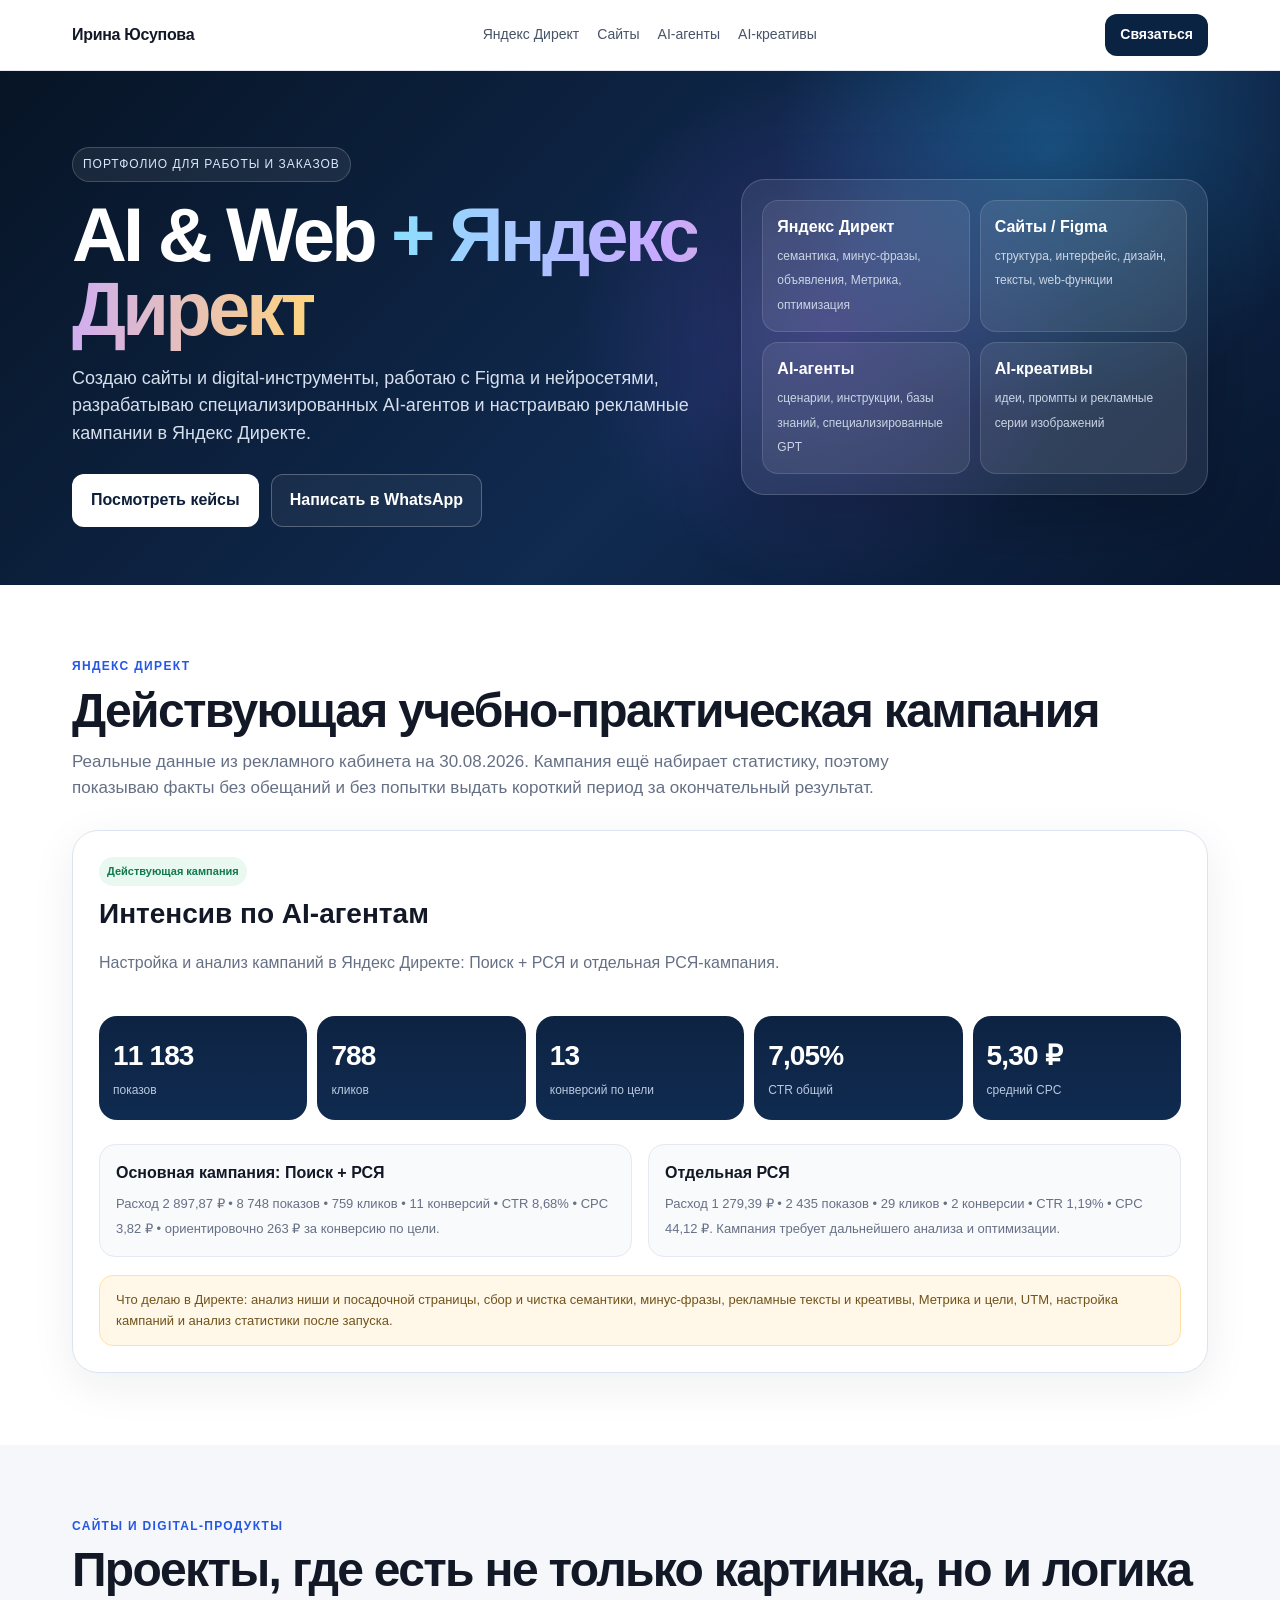
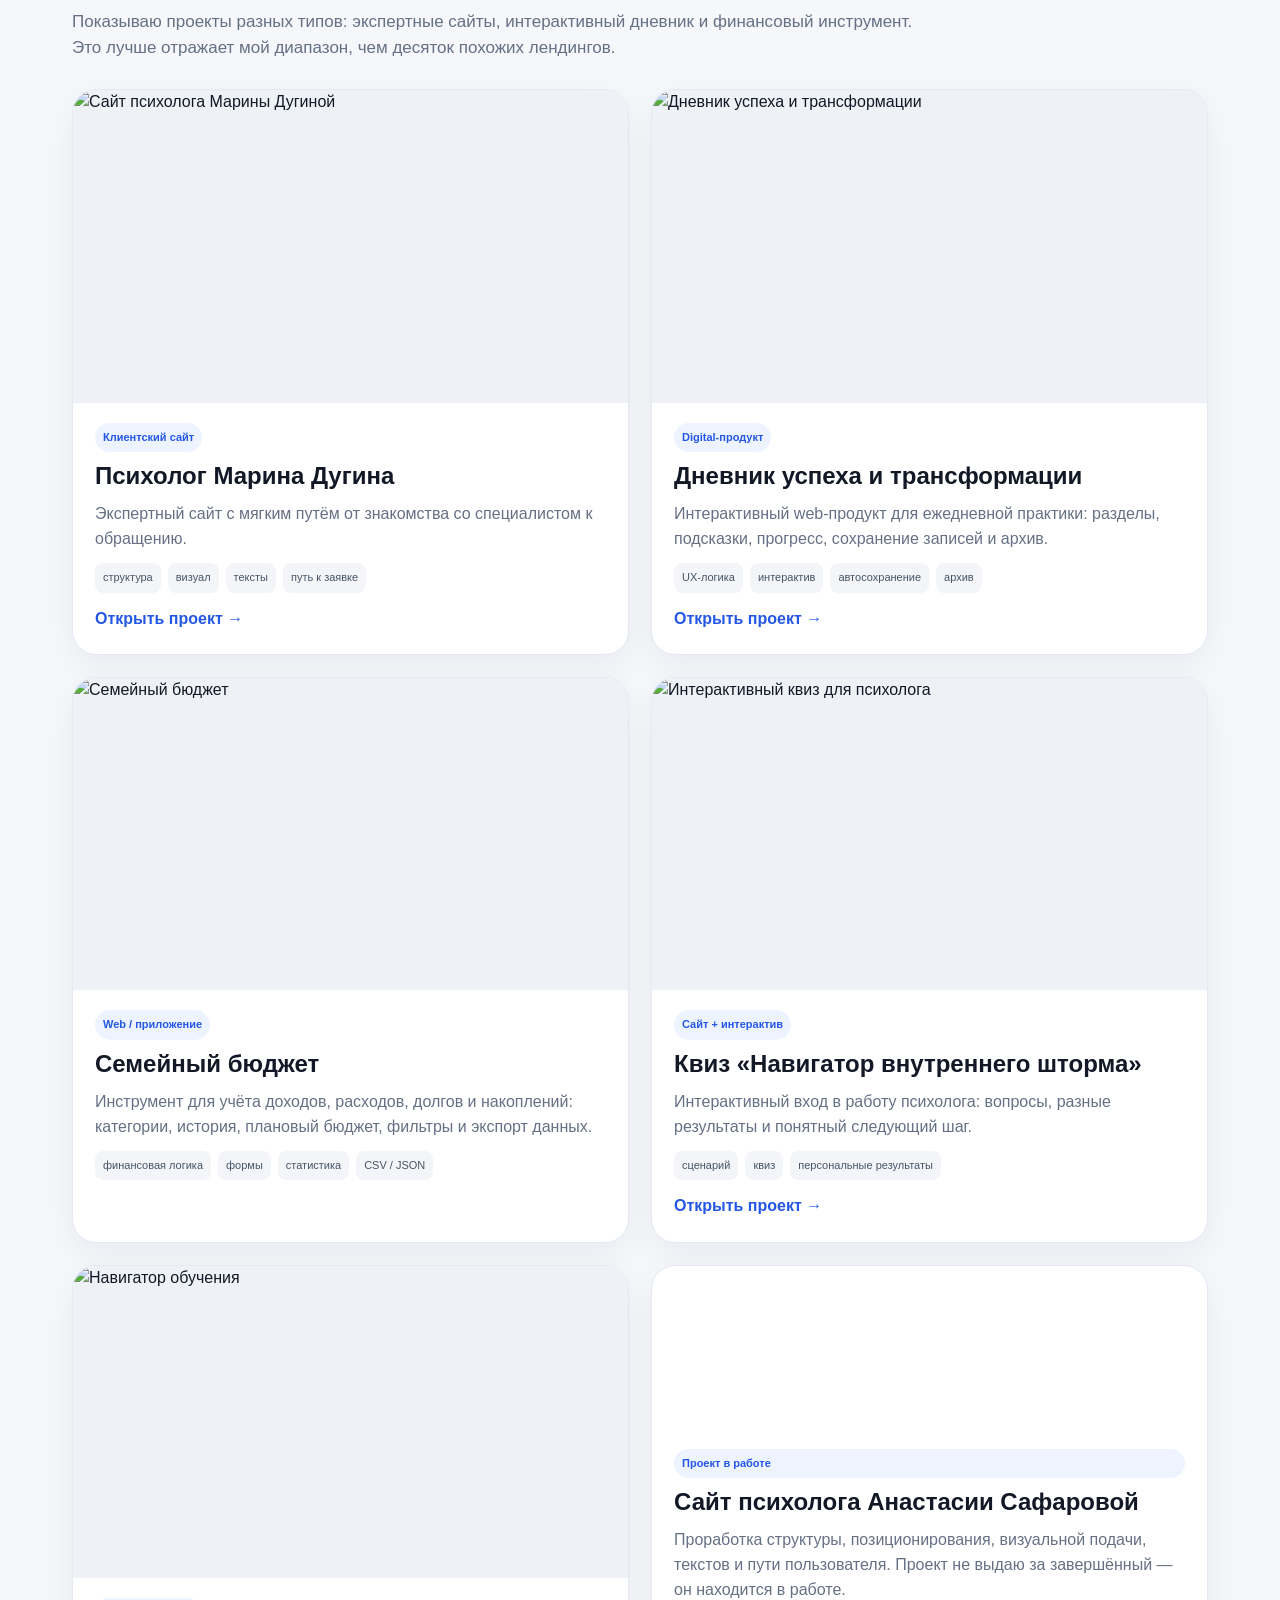
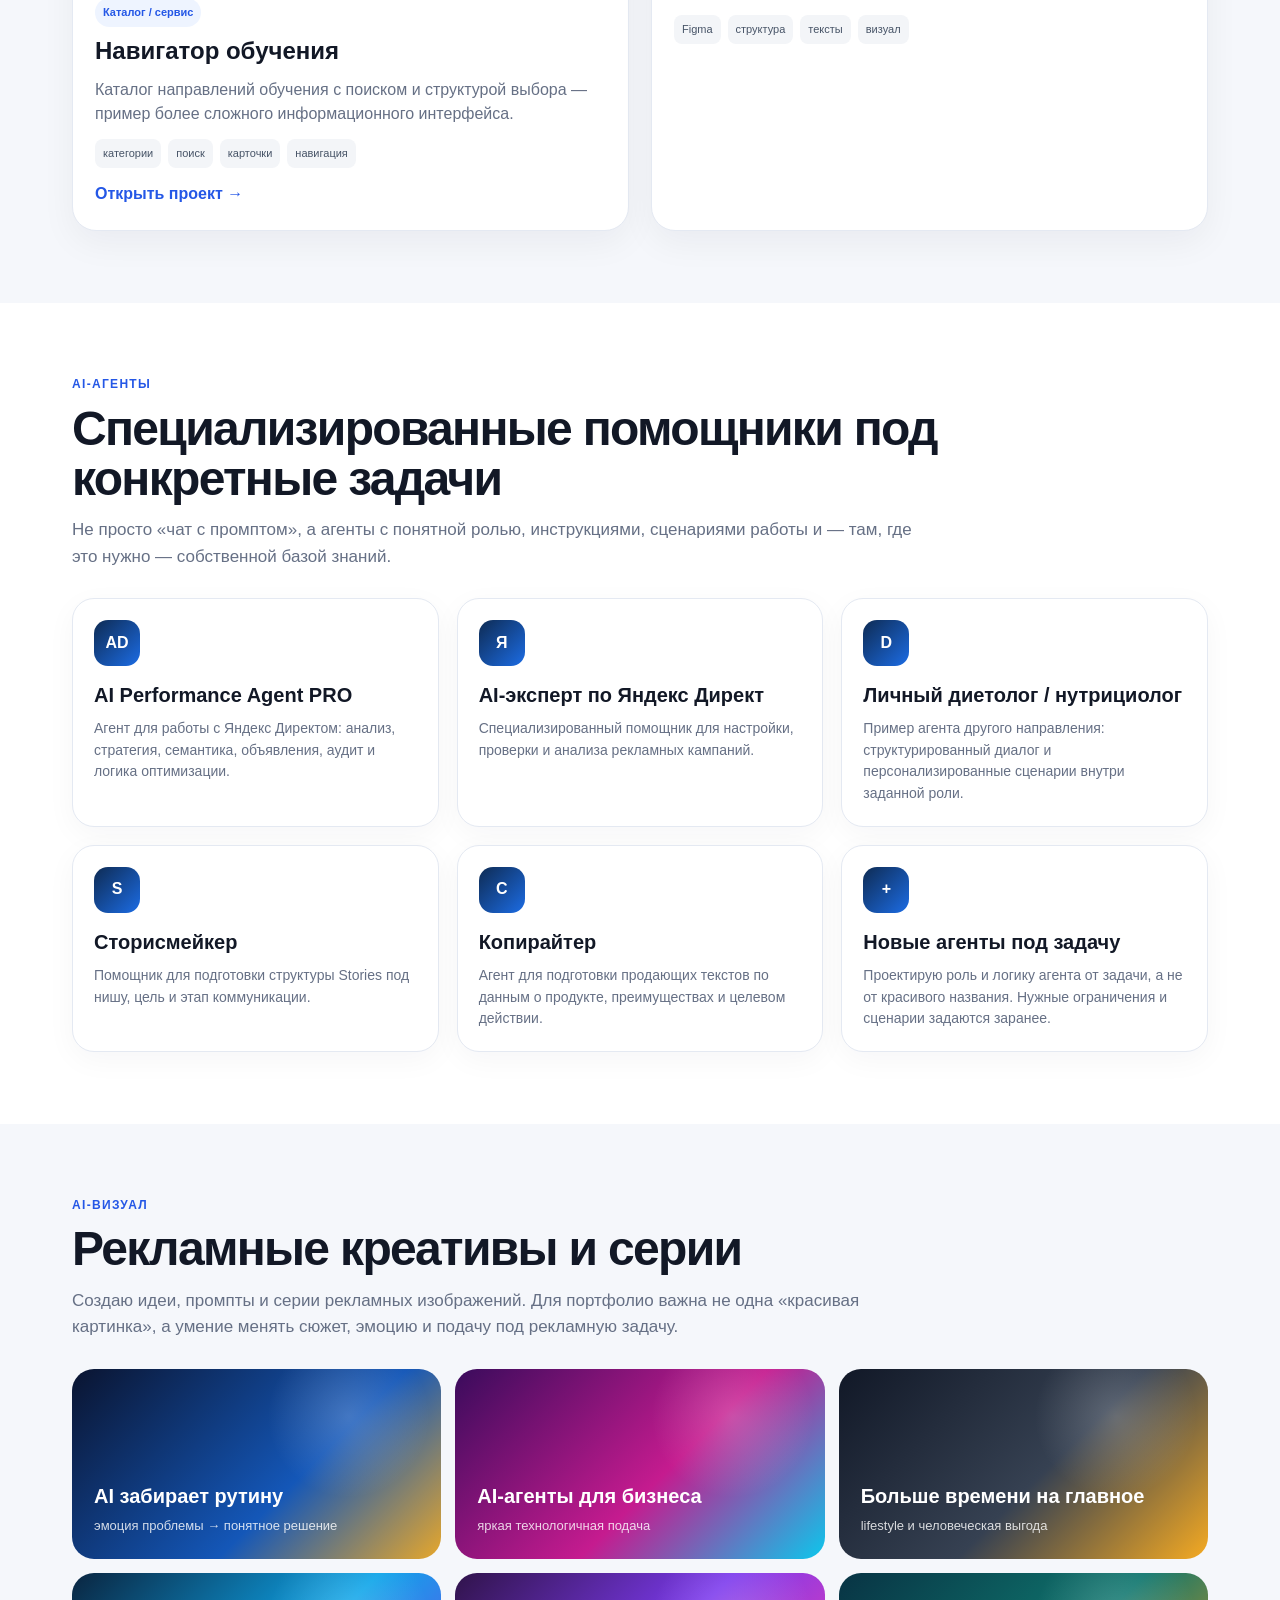
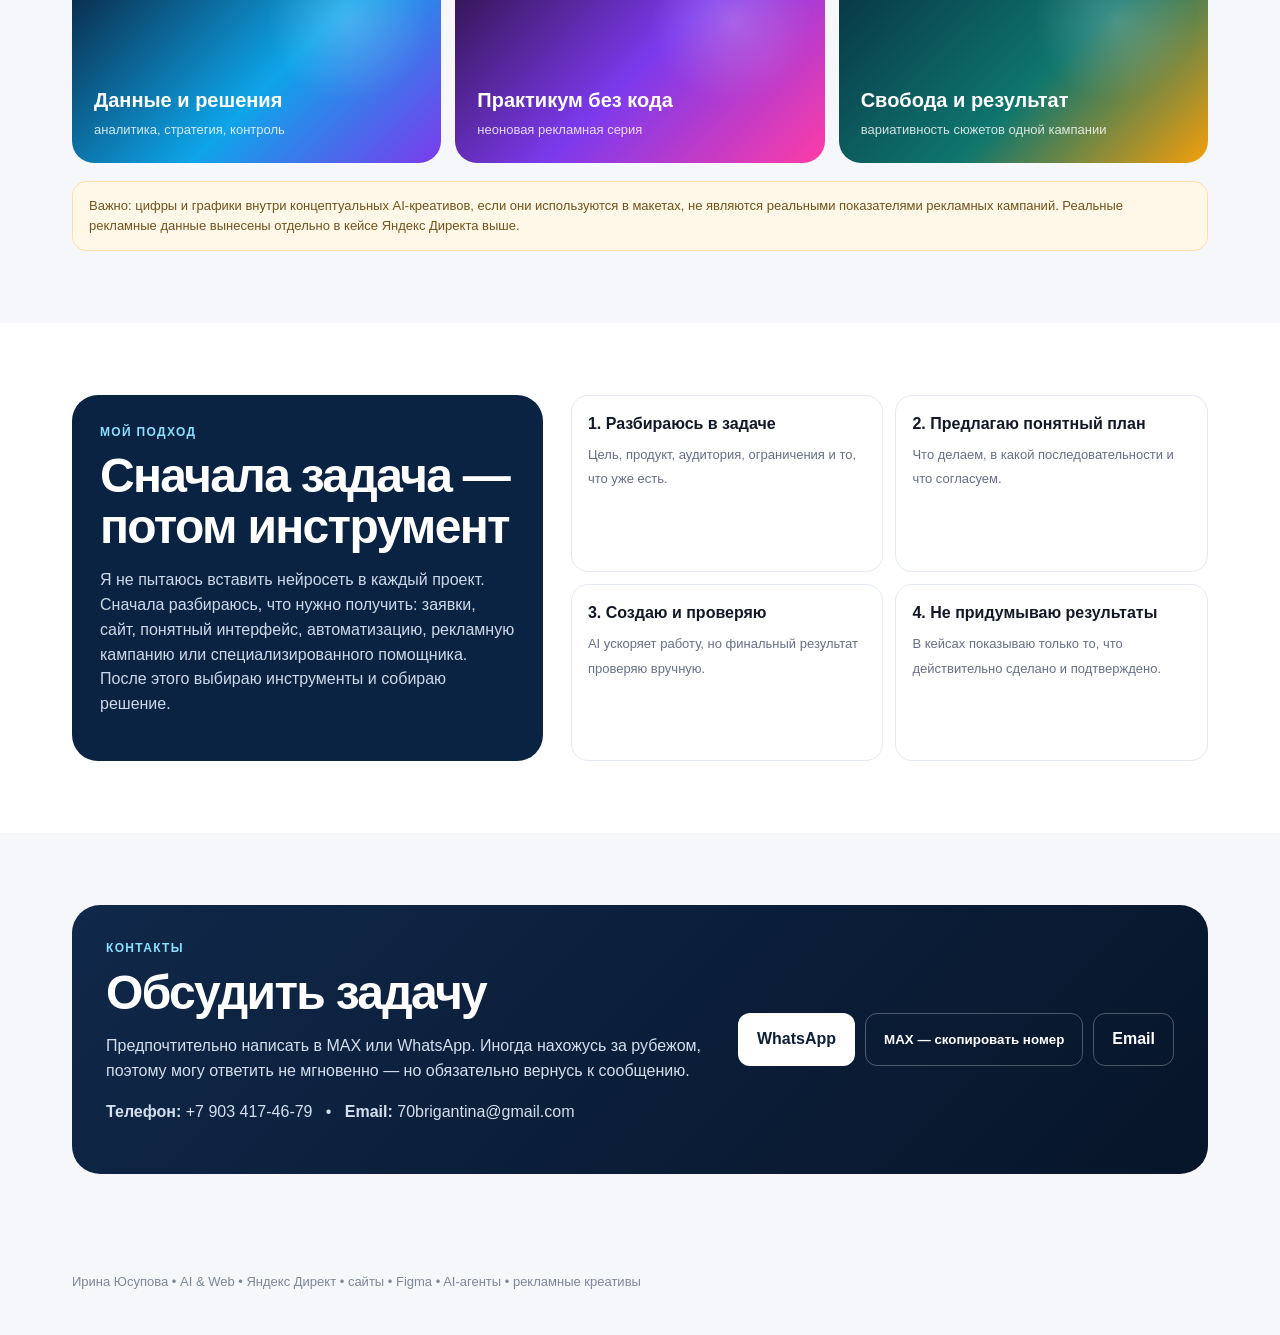
==== portfolio/index.html @ e92129af "Publish public portfolio page" ====
<!doctype html>
<html lang="ru">
<head>
<meta charset="utf-8">
<meta name="viewport" content="width=device-width,initial-scale=1">
<meta name="description" content="Ирина Юсупова — портфолио: Яндекс Директ, сайты, Figma, AI-агенты, digital-продукты и рекламные AI-креативы.">
<title>Ирина Юсупова — портфолио | AI, Web, Яндекс Директ</title>
<style>
:root{--ink:#121826;--muted:#667085;--paper:#f5f7fb;--white:#fff;--line:#e4e9f2;--navy:#0b2343;--blue:#2457e6;--blue2:#0ea5e9;--gold:#f4b942;--green:#0f7a4a;--soft:#eef4ff;--warm:#fff8e8}
*{box-sizing:border-box}html{scroll-behavior:smooth}body{margin:0;font-family:Inter,Segoe UI,Arial,sans-serif;color:var(--ink);background:var(--paper);line-height:1.55}a{color:inherit;text-decoration:none}.wrap{max-width:1180px;margin:auto;padding:0 22px}
.nav{position:sticky;top:0;z-index:50;background:rgba(255,255,255,.94);backdrop-filter:blur(12px);border-bottom:1px solid var(--line)}.navin{height:70px;display:flex;align-items:center;justify-content:space-between;gap:20px}.brand{font-weight:850;letter-spacing:-.02em}.menu{display:flex;gap:18px;color:#475467;font-size:14px}.menu a:hover{color:var(--blue)}.navcta{padding:10px 15px;border-radius:12px;background:var(--navy);color:white;font-weight:750;font-size:14px}
.hero{padding:76px 0 58px;background:radial-gradient(circle at 82% 15%,rgba(50,180,255,.28),transparent 24%),radial-gradient(circle at 65% 50%,rgba(146,92,246,.24),transparent 30%),linear-gradient(135deg,#071425 0%,#102a50 58%,#09172f 100%);color:white}.heroGrid{display:grid;grid-template-columns:1.15fr .85fr;gap:38px;align-items:center}.eyebrow{display:inline-flex;padding:7px 10px;border:1px solid rgba(255,255,255,.18);background:rgba(255,255,255,.07);border-radius:999px;font-size:12px;letter-spacing:.08em;text-transform:uppercase;color:#d9e8ff}.hero h1{font-size:clamp(44px,7vw,76px);line-height:.98;letter-spacing:-.05em;margin:16px 0 18px}.hero h1 span{background:linear-gradient(90deg,#8bdfff,#c9a9ff,#ffd47d);-webkit-background-clip:text;background-clip:text;color:transparent}.hero p{font-size:18px;color:#d5dfed;max-width:720px}.heroBtns{display:flex;gap:12px;flex-wrap:wrap;margin-top:26px}.btn{display:inline-flex;align-items:center;justify-content:center;padding:13px 18px;border-radius:12px;font-weight:750;border:1px solid transparent;cursor:pointer}.btn.primary{background:white;color:#0f1f39}.btn.ghost{border-color:rgba(255,255,255,.26);color:white;background:rgba(255,255,255,.05)}.heroCard{background:rgba(255,255,255,.08);border:1px solid rgba(255,255,255,.16);border-radius:24px;padding:20px;box-shadow:0 24px 70px rgba(0,0,0,.23)}.skillGrid{display:grid;grid-template-columns:repeat(2,1fr);gap:10px}.skill{background:rgba(255,255,255,.08);border:1px solid rgba(255,255,255,.12);padding:14px;border-radius:16px}.skill b{display:block;margin-bottom:3px}.skill span{font-size:12px;color:#cad5e5}
.section{padding:72px 0}.white{background:#fff}.kicker{font-size:12px;font-weight:850;letter-spacing:.11em;text-transform:uppercase;color:var(--blue);margin-bottom:10px}.section h2{font-size:clamp(31px,4vw,48px);letter-spacing:-.035em;line-height:1.05;margin:0 0 13px}.lead{color:var(--muted);font-size:17px;max-width:860px;margin:0 0 28px}.caseBox{border:1px solid #dbe5f1;border-radius:26px;background:white;padding:26px;box-shadow:0 12px 45px rgba(16,24,40,.07)}.caseHead{display:flex;justify-content:space-between;gap:18px;align-items:flex-start}.caseHead h3{font-size:28px;margin:6px 0}.caseHead p{color:var(--muted);max-width:760px}.badge{display:inline-block;font-size:11px;font-weight:850;padding:6px 8px;border-radius:999px;background:var(--soft);color:var(--blue)}.badge.green{background:#e9f8f0;color:var(--green)}.metrics{display:grid;grid-template-columns:repeat(5,1fr);gap:10px;margin:24px 0}.metric{background:linear-gradient(180deg,#0d2342,#102b51);color:white;border-radius:18px;padding:18px 14px}.metric b{display:block;font-size:28px;letter-spacing:-.03em}.metric span{font-size:12px;color:#b8c9df}.cols2{display:grid;grid-template-columns:1fr 1fr;gap:16px}.mini{padding:16px;border-radius:16px;background:#f8fafc;border:1px solid var(--line)}.mini b{display:block;margin-bottom:5px}.mini span,.mini p{font-size:13px;color:var(--muted);margin:0}.note{margin-top:18px;padding:14px 16px;background:var(--warm);border:1px solid #ffe1a8;border-radius:14px;color:#71531b;font-size:13px}
.projectGrid{display:grid;grid-template-columns:repeat(2,1fr);gap:22px}.project{background:white;border:1px solid var(--line);border-radius:24px;overflow:hidden;box-shadow:0 12px 35px rgba(16,24,40,.05)}.projectMedia{aspect-ratio:16/9;background:#eef2f7;overflow:hidden}.projectMedia img{width:100%;height:100%;object-fit:cover;display:block;transition:transform .3s}.project:hover .projectMedia img{transform:scale(1.015)}.projectBody{padding:20px 22px 23px}.projectBody h3{font-size:24px;margin:5px 0 8px}.projectBody p{color:var(--muted);margin:0 0 12px}.facts{display:flex;flex-wrap:wrap;gap:7px}.fact{font-size:11px;padding:6px 8px;background:#f3f5f8;border-radius:8px;color:#475467}.plink{display:inline-block;margin-top:14px;font-weight:800;color:var(--blue)}
.agentGrid{display:grid;grid-template-columns:repeat(3,1fr);gap:18px}.agent{background:#fff;border:1px solid var(--line);border-radius:22px;padding:21px;box-shadow:0 8px 30px rgba(16,24,40,.04)}.agentIcon{width:46px;height:46px;border-radius:14px;background:linear-gradient(135deg,#0e2b53,#1c6ce4);display:grid;place-items:center;color:white;font-weight:900;margin-bottom:14px}.agent h3{margin:0 0 7px;font-size:20px}.agent p{margin:0;color:var(--muted);font-size:14px}.creativeGrid{display:grid;grid-template-columns:repeat(3,1fr);gap:14px}.creative{min-height:190px;border-radius:22px;padding:22px;color:white;display:flex;flex-direction:column;justify-content:flex-end;overflow:hidden;position:relative}.creative:before{content:"";position:absolute;inset:0;background:radial-gradient(circle at 75% 25%,rgba(255,255,255,.2),transparent 26%)}.creative>*{position:relative}.c1{background:linear-gradient(135deg,#0a1430,#1457b8 60%,#e7a72b)}.c2{background:linear-gradient(135deg,#3a0b5c,#c51b8f 56%,#0cc7ec)}.c3{background:linear-gradient(135deg,#111827,#364152 55%,#f5aa22)}.c4{background:linear-gradient(135deg,#0a2540,#0ea5e9 55%,#7c3aed)}.c5{background:linear-gradient(135deg,#30134a,#7c3aed 50%,#ff3ca6)}.c6{background:linear-gradient(135deg,#083344,#0f766e 55%,#f59e0b)}.creative b{font-size:20px;margin-bottom:4px}.creative span{font-size:13px;color:rgba(255,255,255,.82)}
.about{display:grid;grid-template-columns:.85fr 1.15fr;gap:28px}.aboutBox{background:var(--navy);color:white;border-radius:26px;padding:28px}.aboutBox p{color:#ced9e8}.steps{display:grid;grid-template-columns:repeat(2,1fr);gap:12px}.step{background:white;border:1px solid var(--line);border-radius:17px;padding:16px}.step b{display:block;margin-bottom:5px}.step span{font-size:13px;color:var(--muted)}.contact{background:linear-gradient(135deg,#10284a,#071529);color:white;border-radius:28px;padding:34px;display:grid;grid-template-columns:1fr auto;gap:26px;align-items:center}.contact p{color:#d5dfed;max-width:720px}.contactBtns{display:flex;gap:10px;flex-wrap:wrap;justify-content:flex-end}.contact .btn{background:white;color:#0f1f39}.contact .btn.secondary{background:transparent;color:white;border-color:rgba(255,255,255,.28)}.footer{padding:26px 0 42px;color:#7d8797;font-size:13px}
@media(max-width:900px){.heroGrid,.about,.contact{grid-template-columns:1fr}.metrics{grid-template-columns:repeat(3,1fr)}.projectGrid{grid-template-columns:1fr}.agentGrid,.creativeGrid{grid-template-columns:1fr 1fr}.contactBtns{justify-content:flex-start}.menu{display:none}}
@media(max-width:620px){.wrap{padding:0 14px}.hero{padding:54px 0 42px}.skillGrid,.cols2,.steps{grid-template-columns:1fr}.metrics{grid-template-columns:1fr 1fr}.agentGrid,.creativeGrid{grid-template-columns:1fr}.navin{height:62px}.navcta{font-size:12px;padding:9px 11px}.section{padding:54px 0}}
</style>
</head>
<body>
<nav class="nav"><div class="wrap navin"><a class="brand" href="#top">Ирина Юсупова</a><div class="menu"><a href="#direct">Яндекс Директ</a><a href="#web">Сайты</a><a href="#agents">AI-агенты</a><a href="#creative">AI-креативы</a></div><a class="navcta" href="#contact">Связаться</a></div></nav>
<header class="hero" id="top"><div class="wrap heroGrid"><div><span class="eyebrow">Портфолио для работы и заказов</span><h1>AI & Web <span>+ Яндекс Директ</span></h1><p>Создаю сайты и digital-инструменты, работаю с Figma и нейросетями, разрабатываю специализированных AI-агентов и настраиваю рекламные кампании в Яндекс Директе.</p><div class="heroBtns"><a class="btn primary" href="#direct">Посмотреть кейсы</a><a class="btn ghost" href="https://wa.me/79034174679" target="_blank" rel="noopener">Написать в WhatsApp</a></div></div><aside class="heroCard"><div class="skillGrid"><div class="skill"><b>Яндекс Директ</b><span>семантика, минус-фразы, объявления, Метрика, оптимизация</span></div><div class="skill"><b>Сайты / Figma</b><span>структура, интерфейс, дизайн, тексты, web-функции</span></div><div class="skill"><b>AI-агенты</b><span>сценарии, инструкции, базы знаний, специализированные GPT</span></div><div class="skill"><b>AI-креативы</b><span>идеи, промпты и рекламные серии изображений</span></div></div></aside></div></header>
<main>
<section class="section white" id="direct"><div class="wrap"><div class="kicker">Яндекс Директ</div><h2>Действующая учебно-практическая кампания</h2><p class="lead">Реальные данные из рекламного кабинета на 30.08.2026. Кампания ещё набирает статистику, поэтому показываю факты без обещаний и без попытки выдать короткий период за окончательный результат.</p><div class="caseBox"><div class="caseHead"><div><span class="badge green">Действующая кампания</span><h3>Интенсив по AI-агентам</h3><p>Настройка и анализ кампаний в Яндекс Директе: Поиск + РСЯ и отдельная РСЯ-кампания.</p></div></div><div class="metrics"><div class="metric"><b>11 183</b><span>показов</span></div><div class="metric"><b>788</b><span>кликов</span></div><div class="metric"><b>13</b><span>конверсий по цели</span></div><div class="metric"><b>7,05%</b><span>CTR общий</span></div><div class="metric"><b>5,30 ₽</b><span>средний CPC</span></div></div><div class="cols2"><div class="mini"><b>Основная кампания: Поиск + РСЯ</b><span>Расход 2 897,87 ₽ • 8 748 показов • 759 кликов • 11 конверсий • CTR 8,68% • CPC 3,82 ₽ • ориентировочно 263 ₽ за конверсию по цели.</span></div><div class="mini"><b>Отдельная РСЯ</b><span>Расход 1 279,39 ₽ • 2 435 показов • 29 кликов • 2 конверсии • CTR 1,19% • CPC 44,12 ₽. Кампания требует дальнейшего анализа и оптимизации.</span></div></div><div class="note">Что делаю в Директе: анализ ниши и посадочной страницы, сбор и чистка семантики, минус-фразы, рекламные тексты и креативы, Метрика и цели, UTM, настройка кампаний и анализ статистики после запуска.</div></div></div></section>
<section class="section" id="web"><div class="wrap"><div class="kicker">Сайты и digital-продукты</div><h2>Проекты, где есть не только картинка, но и логика</h2><p class="lead">Показываю проекты разных типов: экспертные сайты, интерактивный дневник и финансовый инструмент. Это лучше отражает мой диапазон, чем десяток похожих лендингов.</p><div class="projectGrid">
<article class="project"><div class="projectMedia"><img src="https://irina.iamcore.ru/assets/projects/marina-psychologist-site.png" alt="Сайт психолога Марины Дугиной" loading="lazy"></div><div class="projectBody"><span class="badge">Клиентский сайт</span><h3>Психолог Марина Дугина</h3><p>Экспертный сайт с мягким путём от знакомства со специалистом к обращению.</p><div class="facts"><span class="fact">структура</span><span class="fact">визуал</span><span class="fact">тексты</span><span class="fact">путь к заявке</span></div><a class="plink" href="https://marinadugina.ru/" target="_blank" rel="noopener">Открыть проект →</a></div></article>
<article class="project"><div class="projectMedia"><img src="https://irina.iamcore.ru/assets/projects/diary-success-transformation.png" alt="Дневник успеха и трансформации" loading="lazy"></div><div class="projectBody"><span class="badge">Digital-продукт</span><h3>Дневник успеха и трансформации</h3><p>Интерактивный web-продукт для ежедневной практики: разделы, подсказки, прогресс, сохранение записей и архив.</p><div class="facts"><span class="fact">UX-логика</span><span class="fact">интерактив</span><span class="fact">автосохранение</span><span class="fact">архив</span></div><a class="plink" href="https://70brigantina-afk.github.io/Transformation-Journal/" target="_blank" rel="noopener">Открыть проект →</a></div></article>
<article class="project"><div class="projectMedia"><img src="https://irina.iamcore.ru/assets/projects/family-budget-pro.png" alt="Семейный бюджет" loading="lazy"></div><div class="projectBody"><span class="badge">Web / приложение</span><h3>Семейный бюджет</h3><p>Инструмент для учёта доходов, расходов, долгов и накоплений: категории, история, плановый бюджет, фильтры и экспорт данных.</p><div class="facts"><span class="fact">финансовая логика</span><span class="fact">формы</span><span class="fact">статистика</span><span class="fact">CSV / JSON</span></div></div></article>
<article class="project"><div class="projectMedia"><img src="https://irina.iamcore.ru/assets/projects/storm-navigator.png" alt="Интерактивный квиз для психолога" loading="lazy"></div><div class="projectBody"><span class="badge">Сайт + интерактив</span><h3>Квиз «Навигатор внутреннего шторма»</h3><p>Интерактивный вход в работу психолога: вопросы, разные результаты и понятный следующий шаг.</p><div class="facts"><span class="fact">сценарий</span><span class="fact">квиз</span><span class="fact">персональные результаты</span></div><a class="plink" href="https://quiz.marinadugina.ru/" target="_blank" rel="noopener">Открыть проект →</a></div></article>
<article class="project"><div class="projectMedia"><img src="https://irina.iamcore.ru/assets/projects/learning-navigator.png" alt="Навигатор обучения" loading="lazy"></div><div class="projectBody"><span class="badge">Каталог / сервис</span><h3>Навигатор обучения</h3><p>Каталог направлений обучения с поиском и структурой выбора — пример более сложного информационного интерфейса.</p><div class="facts"><span class="fact">категории</span><span class="fact">поиск</span><span class="fact">карточки</span><span class="fact">навигация</span></div><a class="plink" href="https://learn.iamcore.ru/" target="_blank" rel="noopener">Открыть проект →</a></div></article>
<article class="project"><div class="projectBody" style="min-height:100%;display:flex;flex-direction:column;justify-content:center"><span class="badge">Проект в работе</span><h3>Сайт психолога Анастасии Сафаровой</h3><p>Проработка структуры, позиционирования, визуальной подачи, текстов и пути пользователя. Проект не выдаю за завершённый — он находится в работе.</p><div class="facts"><span class="fact">Figma</span><span class="fact">структура</span><span class="fact">тексты</span><span class="fact">визуал</span></div></div></article>
</div></div></section>
<section class="section white" id="agents"><div class="wrap"><div class="kicker">AI-агенты</div><h2>Специализированные помощники под конкретные задачи</h2><p class="lead">Не просто «чат с промптом», а агенты с понятной ролью, инструкциями, сценариями работы и — там, где это нужно — собственной базой знаний.</p><div class="agentGrid"><div class="agent"><div class="agentIcon">AD</div><h3>AI Performance Agent PRO</h3><p>Агент для работы с Яндекс Директом: анализ, стратегия, семантика, объявления, аудит и логика оптимизации.</p></div><div class="agent"><div class="agentIcon">Я</div><h3>AI-эксперт по Яндекс Директ</h3><p>Специализированный помощник для настройки, проверки и анализа рекламных кампаний.</p></div><div class="agent"><div class="agentIcon">D</div><h3>Личный диетолог / нутрициолог</h3><p>Пример агента другого направления: структурированный диалог и персонализированные сценарии внутри заданной роли.</p></div><div class="agent"><div class="agentIcon">S</div><h3>Сторисмейкер</h3><p>Помощник для подготовки структуры Stories под нишу, цель и этап коммуникации.</p></div><div class="agent"><div class="agentIcon">C</div><h3>Копирайтер</h3><p>Агент для подготовки продающих текстов по данным о продукте, преимуществах и целевом действии.</p></div><div class="agent"><div class="agentIcon">+</div><h3>Новые агенты под задачу</h3><p>Проектирую роль и логику агента от задачи, а не от красивого названия. Нужные ограничения и сценарии задаются заранее.</p></div></div></div></section>
<section class="section" id="creative"><div class="wrap"><div class="kicker">AI-визуал</div><h2>Рекламные креативы и серии</h2><p class="lead">Создаю идеи, промпты и серии рекламных изображений. Для портфолио важна не одна «красивая картинка», а умение менять сюжет, эмоцию и подачу под рекламную задачу.</p><div class="creativeGrid"><div class="creative c1"><b>AI забирает рутину</b><span>эмоция проблемы → понятное решение</span></div><div class="creative c2"><b>AI-агенты для бизнеса</b><span>яркая технологичная подача</span></div><div class="creative c3"><b>Больше времени на главное</b><span>lifestyle и человеческая выгода</span></div><div class="creative c4"><b>Данные и решения</b><span>аналитика, стратегия, контроль</span></div><div class="creative c5"><b>Практикум без кода</b><span>неоновая рекламная серия</span></div><div class="creative c6"><b>Свобода и результат</b><span>вариативность сюжетов одной кампании</span></div></div><div class="note">Важно: цифры и графики внутри концептуальных AI-креативов, если они используются в макетах, не являются реальными показателями рекламных кампаний. Реальные рекламные данные вынесены отдельно в кейсе Яндекс Директа выше.</div></div></section>
<section class="section white"><div class="wrap"><div class="about"><div class="aboutBox"><div class="kicker" style="color:#8bdfff">Мой подход</div><h2>Сначала задача — потом инструмент</h2><p>Я не пытаюсь вставить нейросеть в каждый проект. Сначала разбираюсь, что нужно получить: заявки, сайт, понятный интерфейс, автоматизацию, рекламную кампанию или специализированного помощника. После этого выбираю инструменты и собираю решение.</p></div><div class="steps"><div class="step"><b>1. Разбираюсь в задаче</b><span>Цель, продукт, аудитория, ограничения и то, что уже есть.</span></div><div class="step"><b>2. Предлагаю понятный план</b><span>Что делаем, в какой последовательности и что согласуем.</span></div><div class="step"><b>3. Создаю и проверяю</b><span>AI ускоряет работу, но финальный результат проверяю вручную.</span></div><div class="step"><b>4. Не придумываю результаты</b><span>В кейсах показываю только то, что действительно сделано и подтверждено.</span></div></div></div></div></section>
<section class="section" id="contact"><div class="wrap"><div class="contact"><div><div class="kicker" style="color:#8bdfff">Контакты</div><h2 style="margin-bottom:10px">Обсудить задачу</h2><p>Предпочтительно написать в MAX или WhatsApp. Иногда нахожусь за рубежом, поэтому могу ответить не мгновенно — но обязательно вернусь к сообщению.</p><p><b>Телефон:</b> +7 903 417-46-79 &nbsp; • &nbsp; <b>Email:</b> 70brigantina@gmail.com</p></div><div class="contactBtns"><a class="btn" href="https://wa.me/79034174679" target="_blank" rel="noopener">WhatsApp</a><button class="btn secondary" onclick="navigator.clipboard.writeText('+79034174679');this.textContent='Номер скопирован'">MAX — скопировать номер</button><a class="btn secondary" href="mailto:70brigantina@gmail.com">Email</a></div></div></div></section>
</main><footer class="footer"><div class="wrap">Ирина Юсупова • AI & Web • Яндекс Директ • сайты • Figma • AI-агенты • рекламные креативы</div></footer>
</body></html>
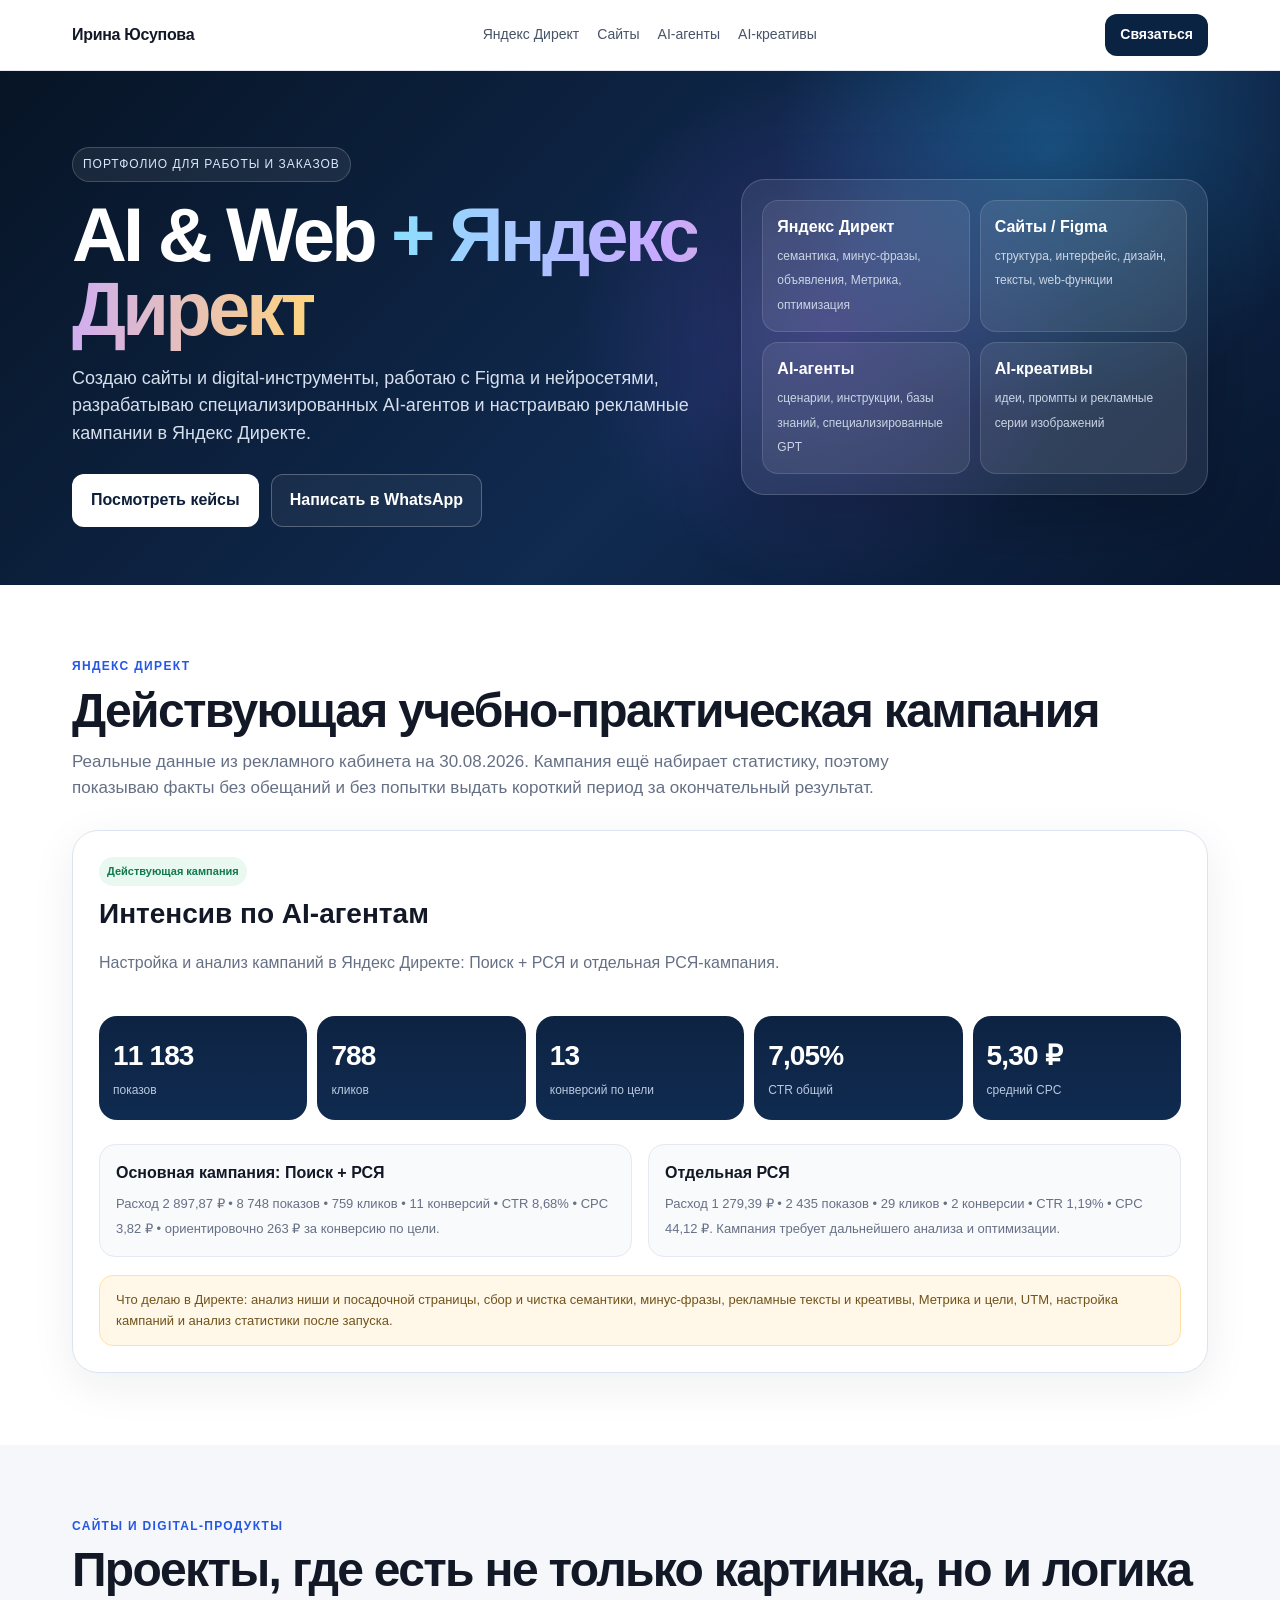
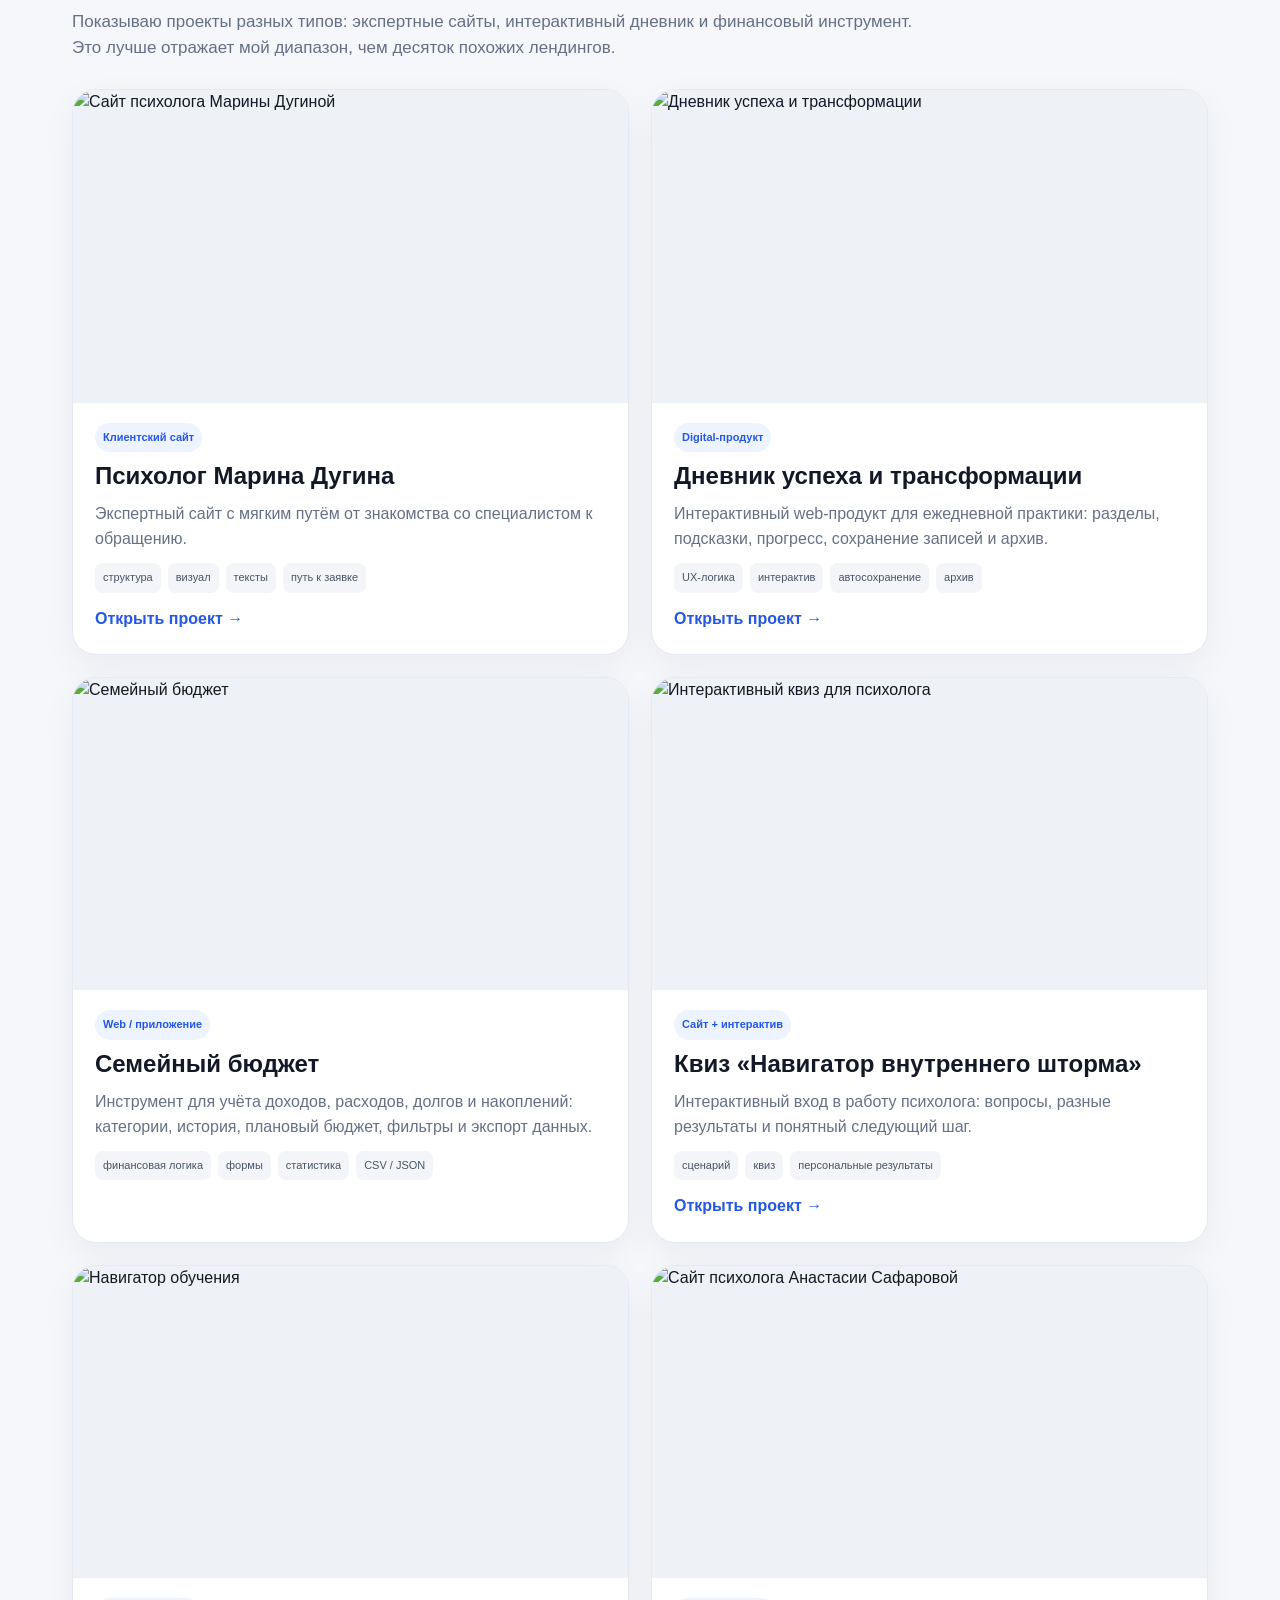
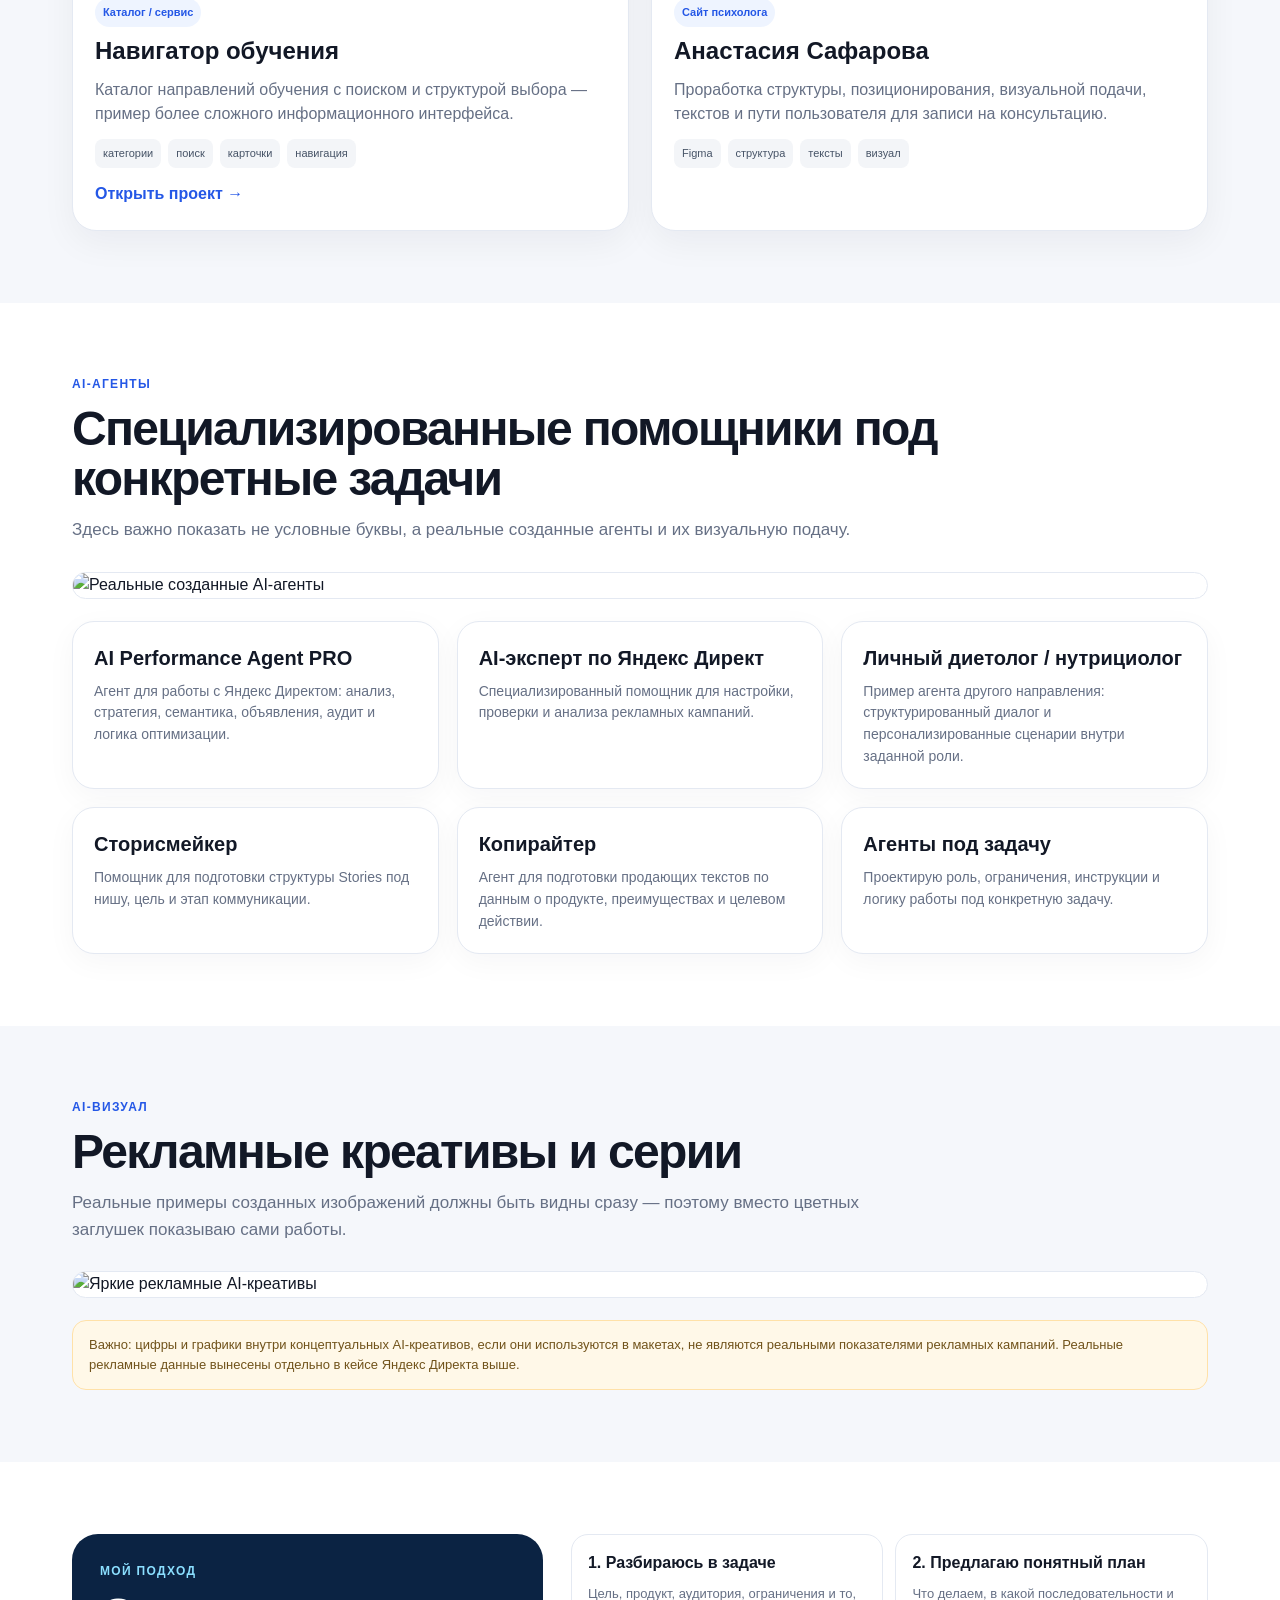
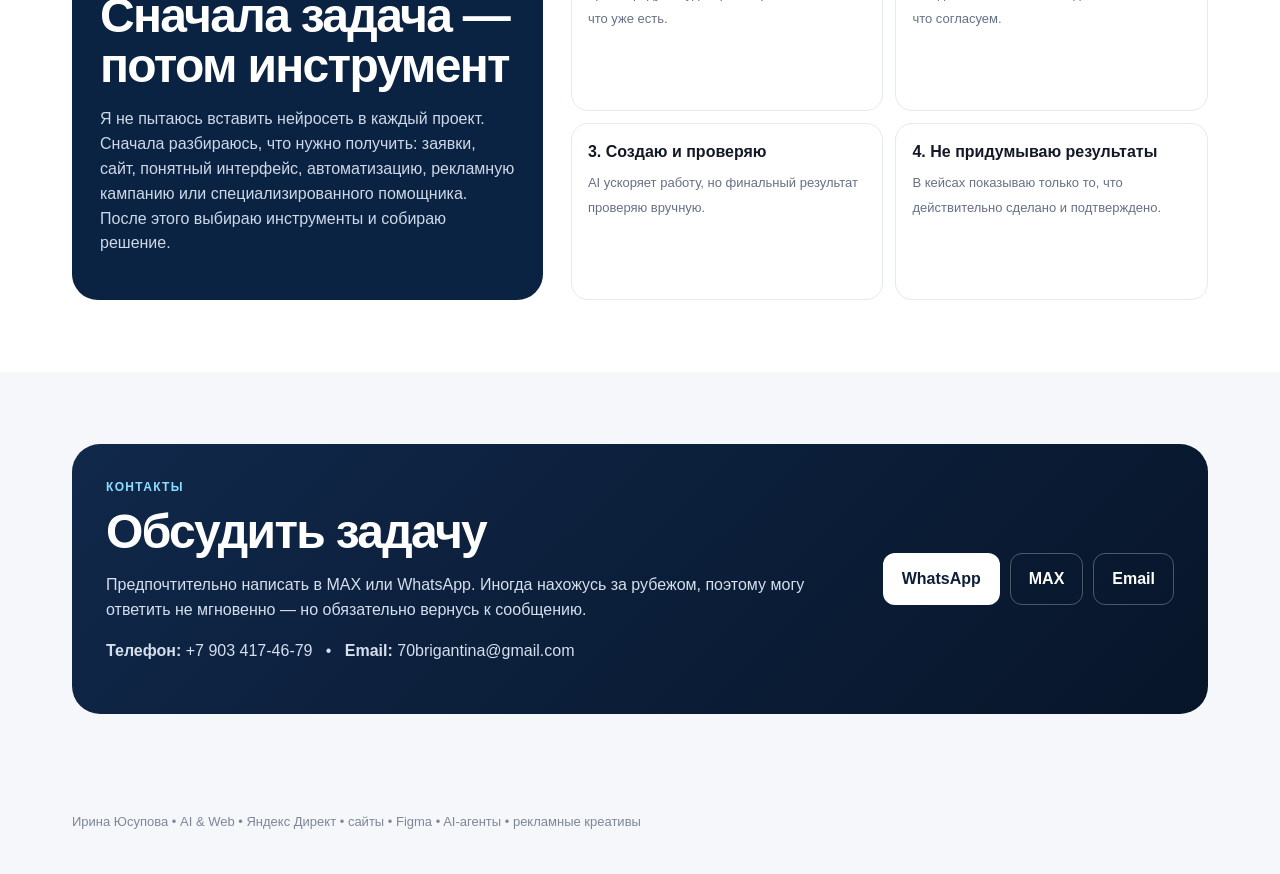
==== commit 3784fa8a: "Update portfolio creatives, Anastasia status and MAX contact link" ====
--- a/portfolio/index.html
+++ b/portfolio/index.html
@@ -12,10 +12,10 @@
 .hero{padding:76px 0 58px;background:radial-gradient(circle at 82% 15%,rgba(50,180,255,.28),transparent 24%),radial-gradient(circle at 65% 50%,rgba(146,92,246,.24),transparent 30%),linear-gradient(135deg,#071425 0%,#102a50 58%,#09172f 100%);color:white}.heroGrid{display:grid;grid-template-columns:1.15fr .85fr;gap:38px;align-items:center}.eyebrow{display:inline-flex;padding:7px 10px;border:1px solid rgba(255,255,255,.18);background:rgba(255,255,255,.07);border-radius:999px;font-size:12px;letter-spacing:.08em;text-transform:uppercase;color:#d9e8ff}.hero h1{font-size:clamp(44px,7vw,76px);line-height:.98;letter-spacing:-.05em;margin:16px 0 18px}.hero h1 span{background:linear-gradient(90deg,#8bdfff,#c9a9ff,#ffd47d);-webkit-background-clip:text;background-clip:text;color:transparent}.hero p{font-size:18px;color:#d5dfed;max-width:720px}.heroBtns{display:flex;gap:12px;flex-wrap:wrap;margin-top:26px}.btn{display:inline-flex;align-items:center;justify-content:center;padding:13px 18px;border-radius:12px;font-weight:750;border:1px solid transparent;cursor:pointer}.btn.primary{background:white;color:#0f1f39}.btn.ghost{border-color:rgba(255,255,255,.26);color:white;background:rgba(255,255,255,.05)}.heroCard{background:rgba(255,255,255,.08);border:1px solid rgba(255,255,255,.16);border-radius:24px;padding:20px;box-shadow:0 24px 70px rgba(0,0,0,.23)}.skillGrid{display:grid;grid-template-columns:repeat(2,1fr);gap:10px}.skill{background:rgba(255,255,255,.08);border:1px solid rgba(255,255,255,.12);padding:14px;border-radius:16px}.skill b{display:block;margin-bottom:3px}.skill span{font-size:12px;color:#cad5e5}
 .section{padding:72px 0}.white{background:#fff}.kicker{font-size:12px;font-weight:850;letter-spacing:.11em;text-transform:uppercase;color:var(--blue);margin-bottom:10px}.section h2{font-size:clamp(31px,4vw,48px);letter-spacing:-.035em;line-height:1.05;margin:0 0 13px}.lead{color:var(--muted);font-size:17px;max-width:860px;margin:0 0 28px}.caseBox{border:1px solid #dbe5f1;border-radius:26px;background:white;padding:26px;box-shadow:0 12px 45px rgba(16,24,40,.07)}.caseHead{display:flex;justify-content:space-between;gap:18px;align-items:flex-start}.caseHead h3{font-size:28px;margin:6px 0}.caseHead p{color:var(--muted);max-width:760px}.badge{display:inline-block;font-size:11px;font-weight:850;padding:6px 8px;border-radius:999px;background:var(--soft);color:var(--blue)}.badge.green{background:#e9f8f0;color:var(--green)}.metrics{display:grid;grid-template-columns:repeat(5,1fr);gap:10px;margin:24px 0}.metric{background:linear-gradient(180deg,#0d2342,#102b51);color:white;border-radius:18px;padding:18px 14px}.metric b{display:block;font-size:28px;letter-spacing:-.03em}.metric span{font-size:12px;color:#b8c9df}.cols2{display:grid;grid-template-columns:1fr 1fr;gap:16px}.mini{padding:16px;border-radius:16px;background:#f8fafc;border:1px solid var(--line)}.mini b{display:block;margin-bottom:5px}.mini span,.mini p{font-size:13px;color:var(--muted);margin:0}.note{margin-top:18px;padding:14px 16px;background:var(--warm);border:1px solid #ffe1a8;border-radius:14px;color:#71531b;font-size:13px}
 .projectGrid{display:grid;grid-template-columns:repeat(2,1fr);gap:22px}.project{background:white;border:1px solid var(--line);border-radius:24px;overflow:hidden;box-shadow:0 12px 35px rgba(16,24,40,.05)}.projectMedia{aspect-ratio:16/9;background:#eef2f7;overflow:hidden}.projectMedia img{width:100%;height:100%;object-fit:cover;display:block;transition:transform .3s}.project:hover .projectMedia img{transform:scale(1.015)}.projectBody{padding:20px 22px 23px}.projectBody h3{font-size:24px;margin:5px 0 8px}.projectBody p{color:var(--muted);margin:0 0 12px}.facts{display:flex;flex-wrap:wrap;gap:7px}.fact{font-size:11px;padding:6px 8px;background:#f3f5f8;border-radius:8px;color:#475467}.plink{display:inline-block;margin-top:14px;font-weight:800;color:var(--blue)}
-.agentGrid{display:grid;grid-template-columns:repeat(3,1fr);gap:18px}.agent{background:#fff;border:1px solid var(--line);border-radius:22px;padding:21px;box-shadow:0 8px 30px rgba(16,24,40,.04)}.agentIcon{width:46px;height:46px;border-radius:14px;background:linear-gradient(135deg,#0e2b53,#1c6ce4);display:grid;place-items:center;color:white;font-weight:900;margin-bottom:14px}.agent h3{margin:0 0 7px;font-size:20px}.agent p{margin:0;color:var(--muted);font-size:14px}.creativeGrid{display:grid;grid-template-columns:repeat(3,1fr);gap:14px}.creative{min-height:190px;border-radius:22px;padding:22px;color:white;display:flex;flex-direction:column;justify-content:flex-end;overflow:hidden;position:relative}.creative:before{content:"";position:absolute;inset:0;background:radial-gradient(circle at 75% 25%,rgba(255,255,255,.2),transparent 26%)}.creative>*{position:relative}.c1{background:linear-gradient(135deg,#0a1430,#1457b8 60%,#e7a72b)}.c2{background:linear-gradient(135deg,#3a0b5c,#c51b8f 56%,#0cc7ec)}.c3{background:linear-gradient(135deg,#111827,#364152 55%,#f5aa22)}.c4{background:linear-gradient(135deg,#0a2540,#0ea5e9 55%,#7c3aed)}.c5{background:linear-gradient(135deg,#30134a,#7c3aed 50%,#ff3ca6)}.c6{background:linear-gradient(135deg,#083344,#0f766e 55%,#f59e0b)}.creative b{font-size:20px;margin-bottom:4px}.creative span{font-size:13px;color:rgba(255,255,255,.82)}
+.visualProof,.creativeProof{margin:0 0 22px;border-radius:20px;overflow:hidden;border:1px solid var(--line);background:white}.visualProof img,.creativeProof img{display:block;width:100%;height:auto}.agentGrid{display:grid;grid-template-columns:repeat(3,1fr);gap:18px}.agent{background:#fff;border:1px solid var(--line);border-radius:22px;padding:21px;box-shadow:0 8px 30px rgba(16,24,40,.04)}.agent h3{margin:0 0 7px;font-size:20px}.agent p{margin:0;color:var(--muted);font-size:14px}
 .about{display:grid;grid-template-columns:.85fr 1.15fr;gap:28px}.aboutBox{background:var(--navy);color:white;border-radius:26px;padding:28px}.aboutBox p{color:#ced9e8}.steps{display:grid;grid-template-columns:repeat(2,1fr);gap:12px}.step{background:white;border:1px solid var(--line);border-radius:17px;padding:16px}.step b{display:block;margin-bottom:5px}.step span{font-size:13px;color:var(--muted)}.contact{background:linear-gradient(135deg,#10284a,#071529);color:white;border-radius:28px;padding:34px;display:grid;grid-template-columns:1fr auto;gap:26px;align-items:center}.contact p{color:#d5dfed;max-width:720px}.contactBtns{display:flex;gap:10px;flex-wrap:wrap;justify-content:flex-end}.contact .btn{background:white;color:#0f1f39}.contact .btn.secondary{background:transparent;color:white;border-color:rgba(255,255,255,.28)}.footer{padding:26px 0 42px;color:#7d8797;font-size:13px}
-@media(max-width:900px){.heroGrid,.about,.contact{grid-template-columns:1fr}.metrics{grid-template-columns:repeat(3,1fr)}.projectGrid{grid-template-columns:1fr}.agentGrid,.creativeGrid{grid-template-columns:1fr 1fr}.contactBtns{justify-content:flex-start}.menu{display:none}}
-@media(max-width:620px){.wrap{padding:0 14px}.hero{padding:54px 0 42px}.skillGrid,.cols2,.steps{grid-template-columns:1fr}.metrics{grid-template-columns:1fr 1fr}.agentGrid,.creativeGrid{grid-template-columns:1fr}.navin{height:62px}.navcta{font-size:12px;padding:9px 11px}.section{padding:54px 0}}
+@media(max-width:900px){.heroGrid,.about,.contact{grid-template-columns:1fr}.metrics{grid-template-columns:repeat(3,1fr)}.projectGrid{grid-template-columns:1fr}.agentGrid{grid-template-columns:1fr 1fr}.contactBtns{justify-content:flex-start}.menu{display:none}}
+@media(max-width:620px){.wrap{padding:0 14px}.hero{padding:54px 0 42px}.skillGrid,.cols2,.steps{grid-template-columns:1fr}.metrics{grid-template-columns:1fr 1fr}.agentGrid{grid-template-columns:1fr}.navin{height:62px}.navcta{font-size:12px;padding:9px 11px}.section{padding:54px 0}}
 </style>
 </head>
 <body>
@@ -23,17 +23,8 @@
 <header class="hero" id="top"><div class="wrap heroGrid"><div><span class="eyebrow">Портфолио для работы и заказов</span><h1>AI & Web <span>+ Яндекс Директ</span></h1><p>Создаю сайты и digital-инструменты, работаю с Figma и нейросетями, разрабатываю специализированных AI-агентов и настраиваю рекламные кампании в Яндекс Директе.</p><div class="heroBtns"><a class="btn primary" href="#direct">Посмотреть кейсы</a><a class="btn ghost" href="https://wa.me/79034174679" target="_blank" rel="noopener">Написать в WhatsApp</a></div></div><aside class="heroCard"><div class="skillGrid"><div class="skill"><b>Яндекс Директ</b><span>семантика, минус-фразы, объявления, Метрика, оптимизация</span></div><div class="skill"><b>Сайты / Figma</b><span>структура, интерфейс, дизайн, тексты, web-функции</span></div><div class="skill"><b>AI-агенты</b><span>сценарии, инструкции, базы знаний, специализированные GPT</span></div><div class="skill"><b>AI-креативы</b><span>идеи, промпты и рекламные серии изображений</span></div></div></aside></div></header>
 <main>
 <section class="section white" id="direct"><div class="wrap"><div class="kicker">Яндекс Директ</div><h2>Действующая учебно-практическая кампания</h2><p class="lead">Реальные данные из рекламного кабинета на 30.08.2026. Кампания ещё набирает статистику, поэтому показываю факты без обещаний и без попытки выдать короткий период за окончательный результат.</p><div class="caseBox"><div class="caseHead"><div><span class="badge green">Действующая кампания</span><h3>Интенсив по AI-агентам</h3><p>Настройка и анализ кампаний в Яндекс Директе: Поиск + РСЯ и отдельная РСЯ-кампания.</p></div></div><div class="metrics"><div class="metric"><b>11 183</b><span>показов</span></div><div class="metric"><b>788</b><span>кликов</span></div><div class="metric"><b>13</b><span>конверсий по цели</span></div><div class="metric"><b>7,05%</b><span>CTR общий</span></div><div class="metric"><b>5,30 ₽</b><span>средний CPC</span></div></div><div class="cols2"><div class="mini"><b>Основная кампания: Поиск + РСЯ</b><span>Расход 2 897,87 ₽ • 8 748 показов • 759 кликов • 11 конверсий • CTR 8,68% • CPC 3,82 ₽ • ориентировочно 263 ₽ за конверсию по цели.</span></div><div class="mini"><b>Отдельная РСЯ</b><span>Расход 1 279,39 ₽ • 2 435 показов • 29 кликов • 2 конверсии • CTR 1,19% • CPC 44,12 ₽. Кампания требует дальнейшего анализа и оптимизации.</span></div></div><div class="note">Что делаю в Директе: анализ ниши и посадочной страницы, сбор и чистка семантики, минус-фразы, рекламные тексты и креативы, Метрика и цели, UTM, настройка кампаний и анализ статистики после запуска.</div></div></div></section>
-<section class="section" id="web"><div class="wrap"><div class="kicker">Сайты и digital-продукты</div><h2>Проекты, где есть не только картинка, но и логика</h2><p class="lead">Показываю проекты разных типов: экспертные сайты, интерактивный дневник и финансовый инструмент. Это лучше отражает мой диапазон, чем десяток похожих лендингов.</p><div class="projectGrid">
-<article class="project"><div class="projectMedia"><img src="https://irina.iamcore.ru/assets/projects/marina-psychologist-site.png" alt="Сайт психолога Марины Дугиной" loading="lazy"></div><div class="projectBody"><span class="badge">Клиентский сайт</span><h3>Психолог Марина Дугина</h3><p>Экспертный сайт с мягким путём от знакомства со специалистом к обращению.</p><div class="facts"><span class="fact">структура</span><span class="fact">визуал</span><span class="fact">тексты</span><span class="fact">путь к заявке</span></div><a class="plink" href="https://marinadugina.ru/" target="_blank" rel="noopener">Открыть проект →</a></div></article>
-<article class="project"><div class="projectMedia"><img src="https://irina.iamcore.ru/assets/projects/diary-success-transformation.png" alt="Дневник успеха и трансформации" loading="lazy"></div><div class="projectBody"><span class="badge">Digital-продукт</span><h3>Дневник успеха и трансформации</h3><p>Интерактивный web-продукт для ежедневной практики: разделы, подсказки, прогресс, сохранение записей и архив.</p><div class="facts"><span class="fact">UX-логика</span><span class="fact">интерактив</span><span class="fact">автосохранение</span><span class="fact">архив</span></div><a class="plink" href="https://70brigantina-afk.github.io/Transformation-Journal/" target="_blank" rel="noopener">Открыть проект →</a></div></article>
-<article class="project"><div class="projectMedia"><img src="https://irina.iamcore.ru/assets/projects/family-budget-pro.png" alt="Семейный бюджет" loading="lazy"></div><div class="projectBody"><span class="badge">Web / приложение</span><h3>Семейный бюджет</h3><p>Инструмент для учёта доходов, расходов, долгов и накоплений: категории, история, плановый бюджет, фильтры и экспорт данных.</p><div class="facts"><span class="fact">финансовая логика</span><span class="fact">формы</span><span class="fact">статистика</span><span class="fact">CSV / JSON</span></div></div></article>
-<article class="project"><div class="projectMedia"><img src="https://irina.iamcore.ru/assets/projects/storm-navigator.png" alt="Интерактивный квиз для психолога" loading="lazy"></div><div class="projectBody"><span class="badge">Сайт + интерактив</span><h3>Квиз «Навигатор внутреннего шторма»</h3><p>Интерактивный вход в работу психолога: вопросы, разные результаты и понятный следующий шаг.</p><div class="facts"><span class="fact">сценарий</span><span class="fact">квиз</span><span class="fact">персональные результаты</span></div><a class="plink" href="https://quiz.marinadugina.ru/" target="_blank" rel="noopener">Открыть проект →</a></div></article>
-<article class="project"><div class="projectMedia"><img src="https://irina.iamcore.ru/assets/projects/learning-navigator.png" alt="Навигатор обучения" loading="lazy"></div><div class="projectBody"><span class="badge">Каталог / сервис</span><h3>Навигатор обучения</h3><p>Каталог направлений обучения с поиском и структурой выбора — пример более сложного информационного интерфейса.</p><div class="facts"><span class="fact">категории</span><span class="fact">поиск</span><span class="fact">карточки</span><span class="fact">навигация</span></div><a class="plink" href="https://learn.iamcore.ru/" target="_blank" rel="noopener">Открыть проект →</a></div></article>
-<article class="project"><div class="projectBody" style="min-height:100%;display:flex;flex-direction:column;justify-content:center"><span class="badge">Проект в работе</span><h3>Сайт психолога Анастасии Сафаровой</h3><p>Проработка структуры, позиционирования, визуальной подачи, текстов и пути пользователя. Проект не выдаю за завершённый — он находится в работе.</p><div class="facts"><span class="fact">Figma</span><span class="fact">структура</span><span class="fact">тексты</span><span class="fact">визуал</span></div></div></article>
-</div></div></section>
-<section class="section white" id="agents"><div class="wrap"><div class="kicker">AI-агенты</div><h2>Специализированные помощники под конкретные задачи</h2><p class="lead">Не просто «чат с промптом», а агенты с понятной ролью, инструкциями, сценариями работы и — там, где это нужно — собственной базой знаний.</p><div class="agentGrid"><div class="agent"><div class="agentIcon">AD</div><h3>AI Performance Agent PRO</h3><p>Агент для работы с Яндекс Директом: анализ, стратегия, семантика, объявления, аудит и логика оптимизации.</p></div><div class="agent"><div class="agentIcon">Я</div><h3>AI-эксперт по Яндекс Директ</h3><p>Специализированный помощник для настройки, проверки и анализа рекламных кампаний.</p></div><div class="agent"><div class="agentIcon">D</div><h3>Личный диетолог / нутрициолог</h3><p>Пример агента другого направления: структурированный диалог и персонализированные сценарии внутри заданной роли.</p></div><div class="agent"><div class="agentIcon">S</div><h3>Сторисмейкер</h3><p>Помощник для подготовки структуры Stories под нишу, цель и этап коммуникации.</p></div><div class="agent"><div class="agentIcon">C</div><h3>Копирайтер</h3><p>Агент для подготовки продающих текстов по данным о продукте, преимуществах и целевом действии.</p></div><div class="agent"><div class="agentIcon">+</div><h3>Новые агенты под задачу</h3><p>Проектирую роль и логику агента от задачи, а не от красивого названия. Нужные ограничения и сценарии задаются заранее.</p></div></div></div></section>
-<section class="section" id="creative"><div class="wrap"><div class="kicker">AI-визуал</div><h2>Рекламные креативы и серии</h2><p class="lead">Создаю идеи, промпты и серии рекламных изображений. Для портфолио важна не одна «красивая картинка», а умение менять сюжет, эмоцию и подачу под рекламную задачу.</p><div class="creativeGrid"><div class="creative c1"><b>AI забирает рутину</b><span>эмоция проблемы → понятное решение</span></div><div class="creative c2"><b>AI-агенты для бизнеса</b><span>яркая технологичная подача</span></div><div class="creative c3"><b>Больше времени на главное</b><span>lifestyle и человеческая выгода</span></div><div class="creative c4"><b>Данные и решения</b><span>аналитика, стратегия, контроль</span></div><div class="creative c5"><b>Практикум без кода</b><span>неоновая рекламная серия</span></div><div class="creative c6"><b>Свобода и результат</b><span>вариативность сюжетов одной кампании</span></div></div><div class="note">Важно: цифры и графики внутри концептуальных AI-креативов, если они используются в макетах, не являются реальными показателями рекламных кампаний. Реальные рекламные данные вынесены отдельно в кейсе Яндекс Директа выше.</div></div></section>
+<section class="section" id="web"><div class="wrap"><div class="kicker">Сайты и digital-продукты</div><h2>Проекты, где есть не только картинка, но и логика</h2><p class="lead">Показываю проекты разных типов: экспертные сайты, интерактивный дневник и финансовый инструмент. Это лучше отражает мой диапазон, чем десяток похожих лендингов.</p><div class="projectGrid"><article class="project"><div class="projectMedia"><img src="https://irina.iamcore.ru/assets/projects/marina-psychologist-site.png" alt="Сайт психолога Марины Дугиной"></div><div class="projectBody"><span class="badge">Клиентский сайт</span><h3>Психолог Марина Дугина</h3><p>Экспертный сайт с мягким путём от знакомства со специалистом к обращению.</p><div class="facts"><span class="fact">структура</span><span class="fact">визуал</span><span class="fact">тексты</span><span class="fact">путь к заявке</span></div><a class="plink" href="https://marinadugina.ru/" target="_blank">Открыть проект →</a></div></article><article class="project"><div class="projectMedia"><img src="https://irina.iamcore.ru/assets/projects/diary-success-transformation.png" alt="Дневник успеха и трансформации"></div><div class="projectBody"><span class="badge">Digital-продукт</span><h3>Дневник успеха и трансформации</h3><p>Интерактивный web-продукт для ежедневной практики: разделы, подсказки, прогресс, сохранение записей и архив.</p><div class="facts"><span class="fact">UX-логика</span><span class="fact">интерактив</span><span class="fact">автосохранение</span><span class="fact">архив</span></div><a class="plink" href="https://70brigantina-afk.github.io/Transformation-Journal/" target="_blank">Открыть проект →</a></div></article><article class="project"><div class="projectMedia"><img src="https://irina.iamcore.ru/assets/projects/family-budget-pro.png" alt="Семейный бюджет"></div><div class="projectBody"><span class="badge">Web / приложение</span><h3>Семейный бюджет</h3><p>Инструмент для учёта доходов, расходов, долгов и накоплений: категории, история, плановый бюджет, фильтры и экспорт данных.</p><div class="facts"><span class="fact">финансовая логика</span><span class="fact">формы</span><span class="fact">статистика</span><span class="fact">CSV / JSON</span></div></div></article><article class="project"><div class="projectMedia"><img src="https://irina.iamcore.ru/assets/projects/storm-navigator.png" alt="Интерактивный квиз для психолога"></div><div class="projectBody"><span class="badge">Сайт + интерактив</span><h3>Квиз «Навигатор внутреннего шторма»</h3><p>Интерактивный вход в работу психолога: вопросы, разные результаты и понятный следующий шаг.</p><div class="facts"><span class="fact">сценарий</span><span class="fact">квиз</span><span class="fact">персональные результаты</span></div><a class="plink" href="https://quiz.marinadugina.ru/" target="_blank">Открыть проект →</a></div></article><article class="project"><div class="projectMedia"><img src="https://irina.iamcore.ru/assets/projects/learning-navigator.png" alt="Навигатор обучения"></div><div class="projectBody"><span class="badge">Каталог / сервис</span><h3>Навигатор обучения</h3><p>Каталог направлений обучения с поиском и структурой выбора — пример более сложного информационного интерфейса.</p><div class="facts"><span class="fact">категории</span><span class="fact">поиск</span><span class="fact">карточки</span><span class="fact">навигация</span></div><a class="plink" href="https://learn.iamcore.ru/" target="_blank">Открыть проект →</a></div></article><article class="project"><div class="projectMedia"><img src="https://irina.iamcore.ru/assets/projects/anastasia-psychologist-site.png" alt="Сайт психолога Анастасии Сафаровой"></div><div class="projectBody"><span class="badge">Сайт психолога</span><h3>Анастасия Сафарова</h3><p>Проработка структуры, позиционирования, визуальной подачи, текстов и пути пользователя для записи на консультацию.</p><div class="facts"><span class="fact">Figma</span><span class="fact">структура</span><span class="fact">тексты</span><span class="fact">визуал</span></div></div></article></div></div></section>
+<section class="section white" id="agents"><div class="wrap"><div class="kicker">AI-агенты</div><h2>Специализированные помощники под конкретные задачи</h2><p class="lead">Здесь важно показать не условные буквы, а реальные созданные агенты и их визуальную подачу.</p><figure class="visualProof"><img src="[data-uri]..." alt="Реальные созданные AI-агенты"></figure><div class="agentGrid"><div class="agent"><h3>AI Performance Agent PRO</h3><p>Агент для работы с Яндекс Директом: анализ, стратегия, семантика, объявления, аудит и логика оптимизации.</p></div><div class="agent"><h3>AI-эксперт по Яндекс Директ</h3><p>Специализированный помощник для настройки, проверки и анализа рекламных кампаний.</p></div><div class="agent"><h3>Личный диетолог / нутрициолог</h3><p>Пример агента другого направления: структурированный диалог и персонализированные сценарии внутри заданной роли.</p></div><div class="agent"><h3>Сторисмейкер</h3><p>Помощник для подготовки структуры Stories под нишу, цель и этап коммуникации.</p></div><div class="agent"><h3>Копирайтер</h3><p>Агент для подготовки продающих текстов по данным о продукте, преимуществах и целевом действии.</p></div><div class="agent"><h3>Агенты под задачу</h3><p>Проектирую роль, ограничения, инструкции и логику работы под конкретную задачу.</p></div></div></div></section>
+<section class="section" id="creative"><div class="wrap"><div class="kicker">AI-визуал</div><h2>Рекламные креативы и серии</h2><p class="lead">Реальные примеры созданных изображений должны быть видны сразу — поэтому вместо цветных заглушек показываю сами работы.</p><figure class="creativeProof"><img src="[data-uri]..." alt="Яркие рекламные AI-креативы"></figure><div class="note">Важно: цифры и графики внутри концептуальных AI-креативов, если они используются в макетах, не являются реальными показателями рекламных кампаний. Реальные рекламные данные вынесены отдельно в кейсе Яндекс Директа выше.</div></div></section>
 <section class="section white"><div class="wrap"><div class="about"><div class="aboutBox"><div class="kicker" style="color:#8bdfff">Мой подход</div><h2>Сначала задача — потом инструмент</h2><p>Я не пытаюсь вставить нейросеть в каждый проект. Сначала разбираюсь, что нужно получить: заявки, сайт, понятный интерфейс, автоматизацию, рекламную кампанию или специализированного помощника. После этого выбираю инструменты и собираю решение.</p></div><div class="steps"><div class="step"><b>1. Разбираюсь в задаче</b><span>Цель, продукт, аудитория, ограничения и то, что уже есть.</span></div><div class="step"><b>2. Предлагаю понятный план</b><span>Что делаем, в какой последовательности и что согласуем.</span></div><div class="step"><b>3. Создаю и проверяю</b><span>AI ускоряет работу, но финальный результат проверяю вручную.</span></div><div class="step"><b>4. Не придумываю результаты</b><span>В кейсах показываю только то, что действительно сделано и подтверждено.</span></div></div></div></div></section>
-<section class="section" id="contact"><div class="wrap"><div class="contact"><div><div class="kicker" style="color:#8bdfff">Контакты</div><h2 style="margin-bottom:10px">Обсудить задачу</h2><p>Предпочтительно написать в MAX или WhatsApp. Иногда нахожусь за рубежом, поэтому могу ответить не мгновенно — но обязательно вернусь к сообщению.</p><p><b>Телефон:</b> +7 903 417-46-79 &nbsp; • &nbsp; <b>Email:</b> 70brigantina@gmail.com</p></div><div class="contactBtns"><a class="btn" href="https://wa.me/79034174679" target="_blank" rel="noopener">WhatsApp</a><button class="btn secondary" onclick="navigator.clipboard.writeText('+79034174679');this.textContent='Номер скопирован'">MAX — скопировать номер</button><a class="btn secondary" href="mailto:70brigantina@gmail.com">Email</a></div></div></div></section>
-</main><footer class="footer"><div class="wrap">Ирина Юсупова • AI & Web • Яндекс Директ • сайты • Figma • AI-агенты • рекламные креативы</div></footer>
-</body></html>+<section class="section" id="contact"><div class="wrap"><div class="contact"><div><div class="kicker" style="color:#8bdfff">Контакты</div><h2>Обсудить задачу</h2><p>Предпочтительно написать в MAX или WhatsApp. Иногда нахожусь за рубежом, поэтому могу ответить не мгновенно — но обязательно вернусь к сообщению.</p><p><b>Телефон:</b> +7 903 417-46-79 &nbsp; • &nbsp; <b>Email:</b> 70brigantina@gmail.com</p></div><div class="contactBtns"><a class="btn" href="https://wa.me/79034174679" target="_blank">WhatsApp</a><a class="btn secondary" href="https://max.ru/u/f9LHodD0cOI3xHu8vrXbnyiIqinXTGtBW6zCUyRjQNUFj3kDNexjn-bLusc" target="_blank" rel="noopener">MAX</a><a class="btn secondary" href="mailto:70brigantina@gmail.com">Email</a></div></div></div></section></main><footer class="footer"><div class="wrap">Ирина Юсупова • AI & Web • Яндекс Директ • сайты • Figma • AI-агенты • рекламные креативы</div></footer></body></html>
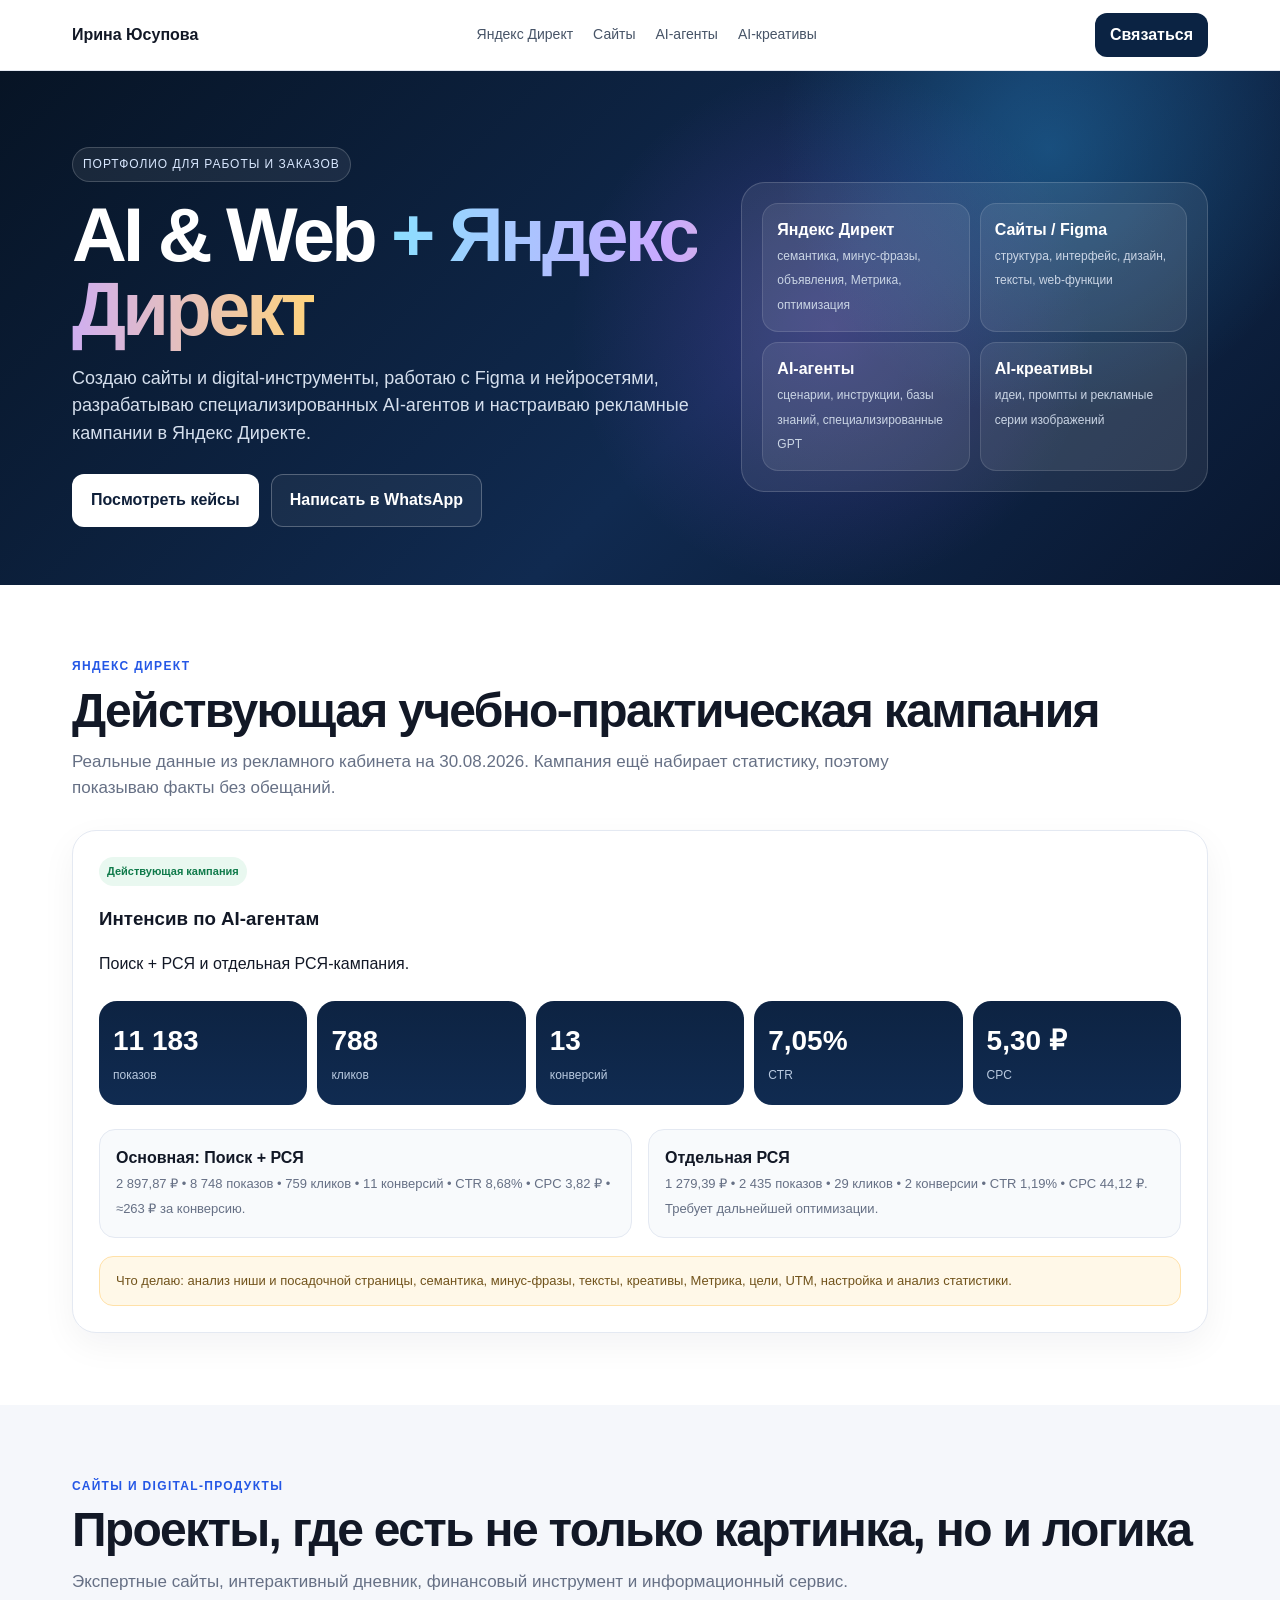
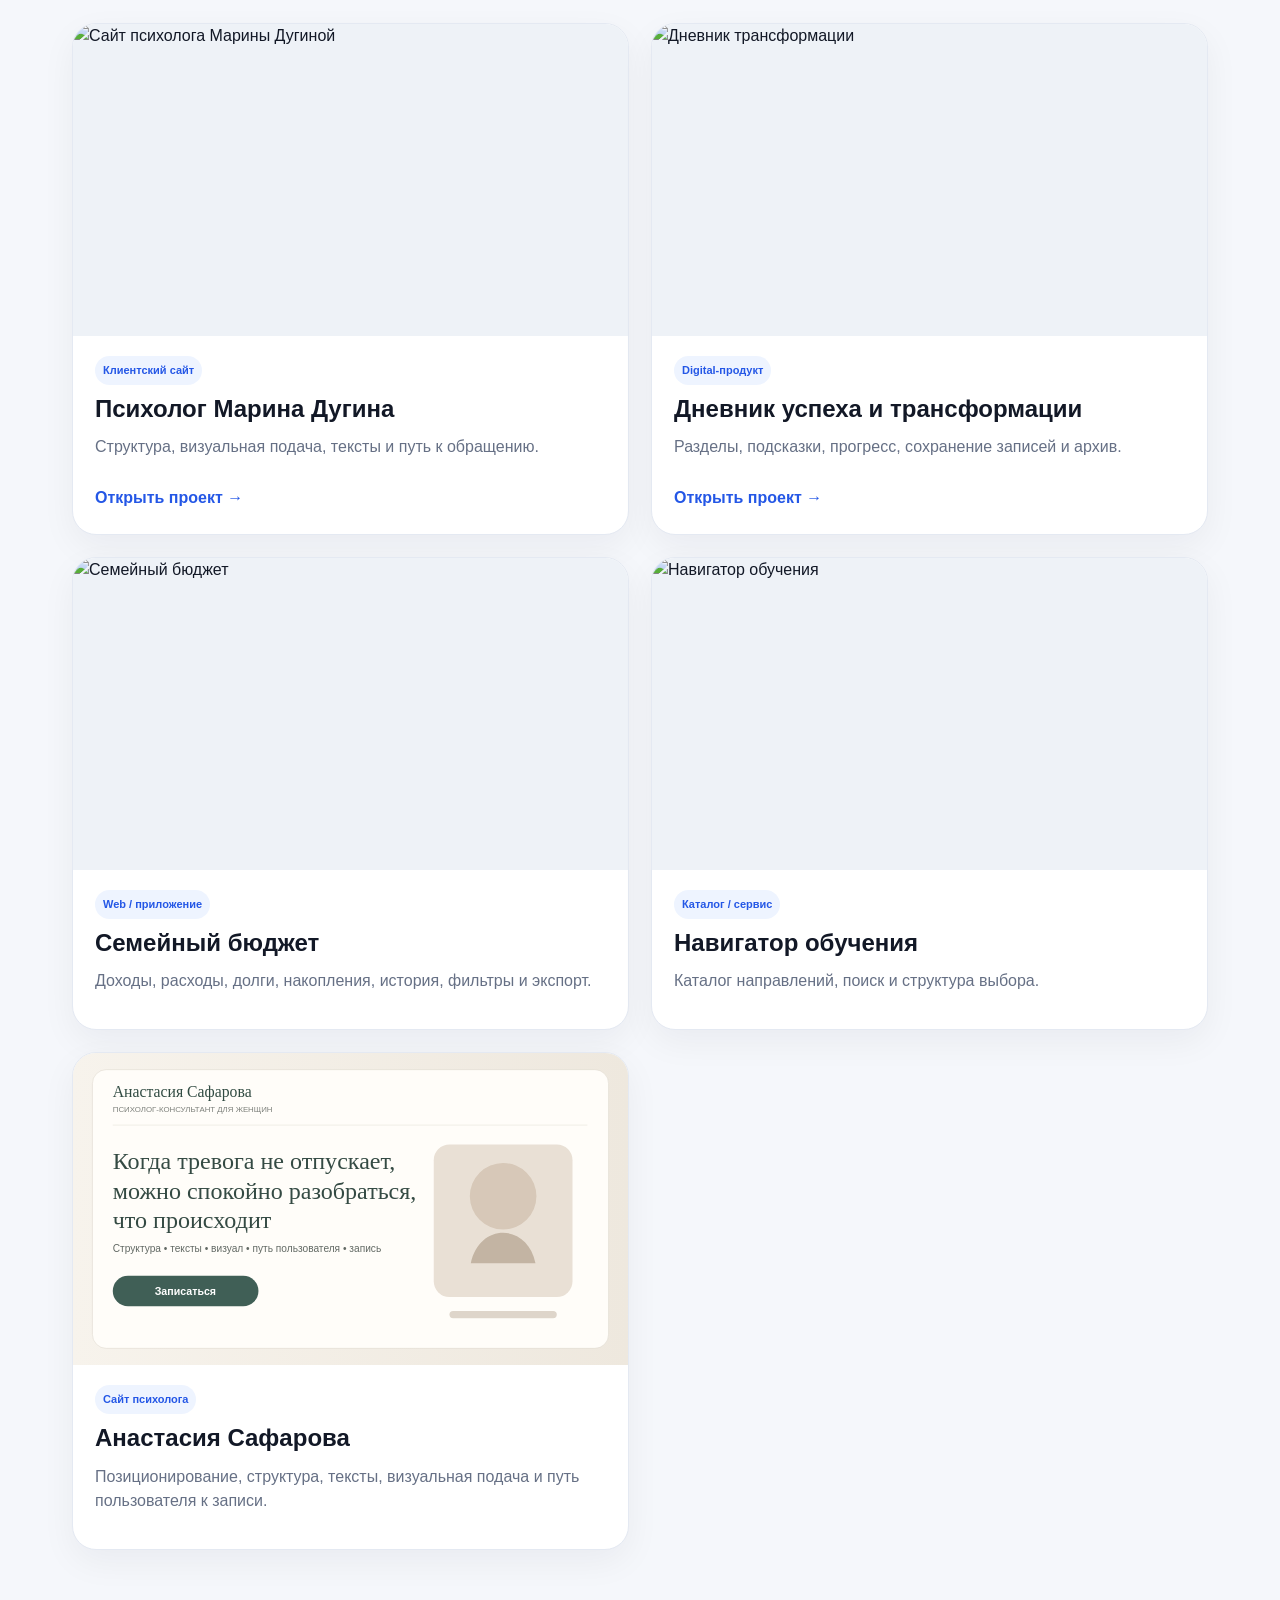
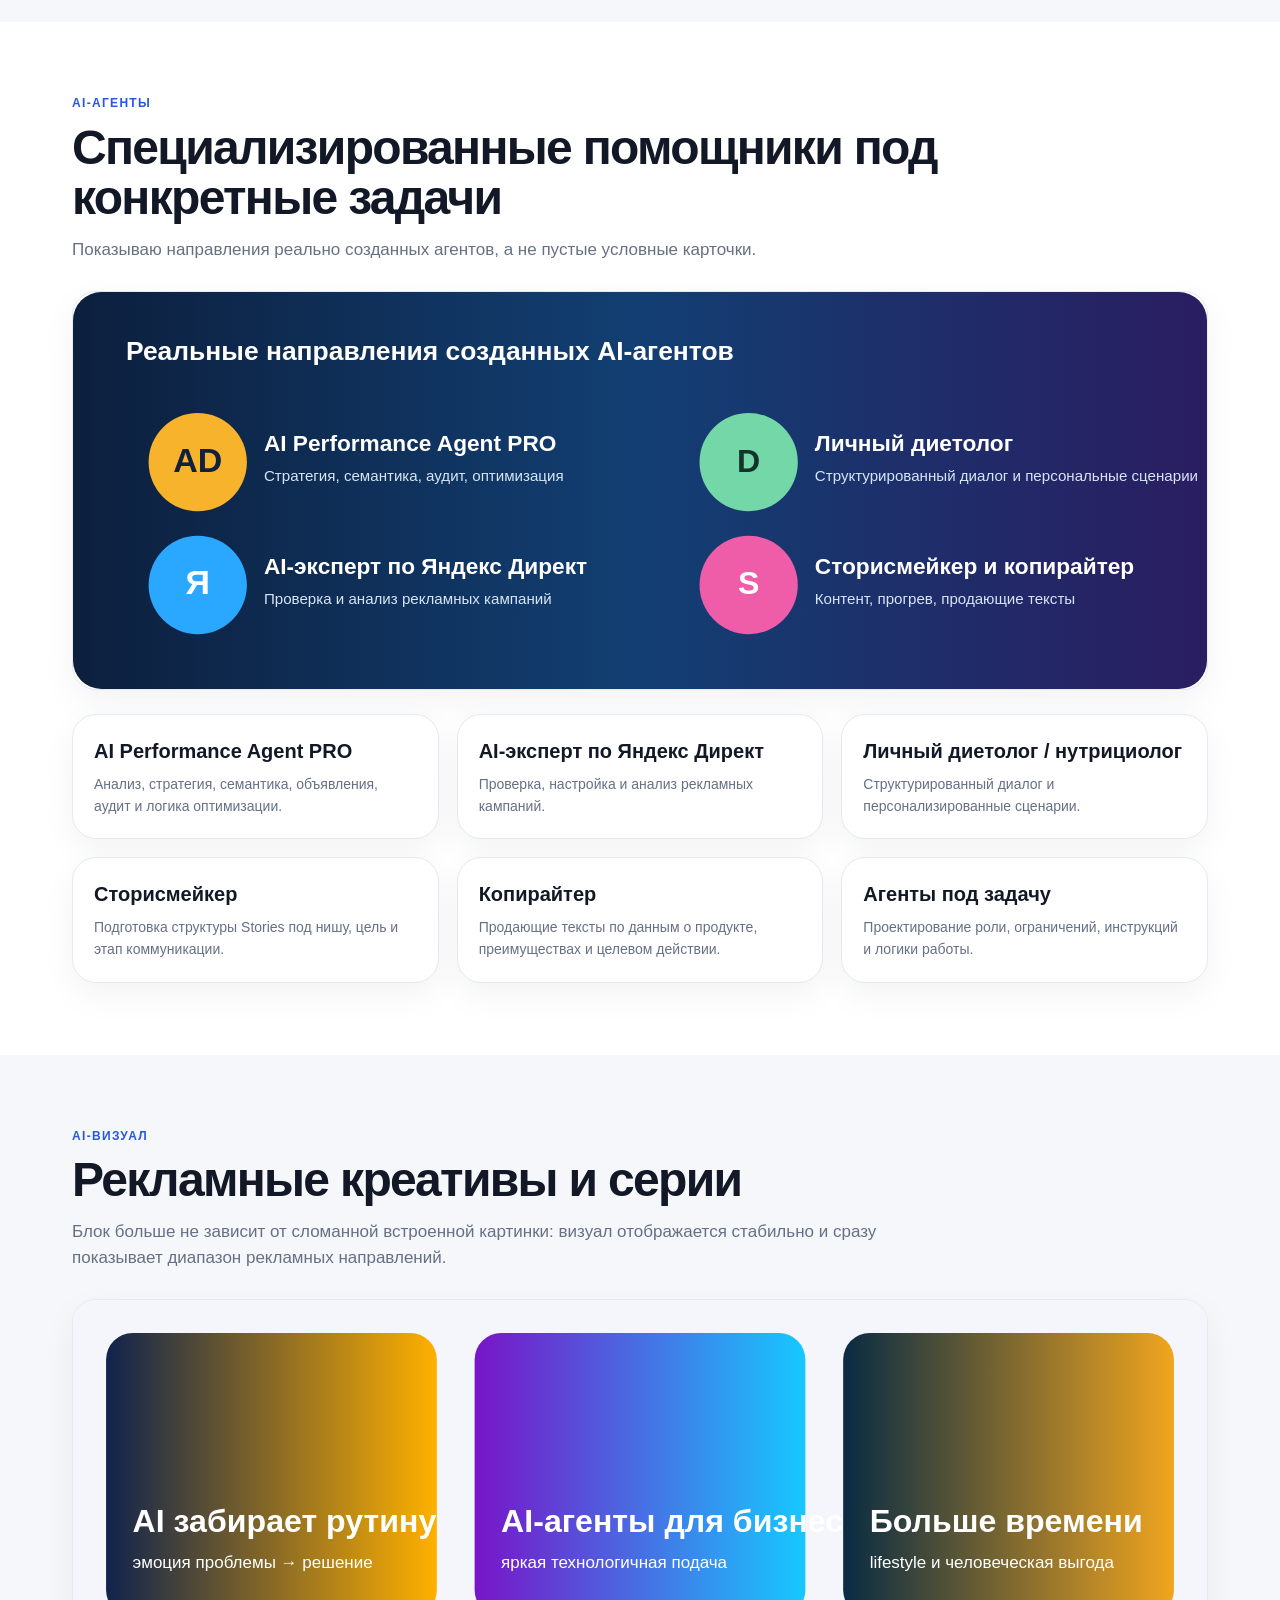
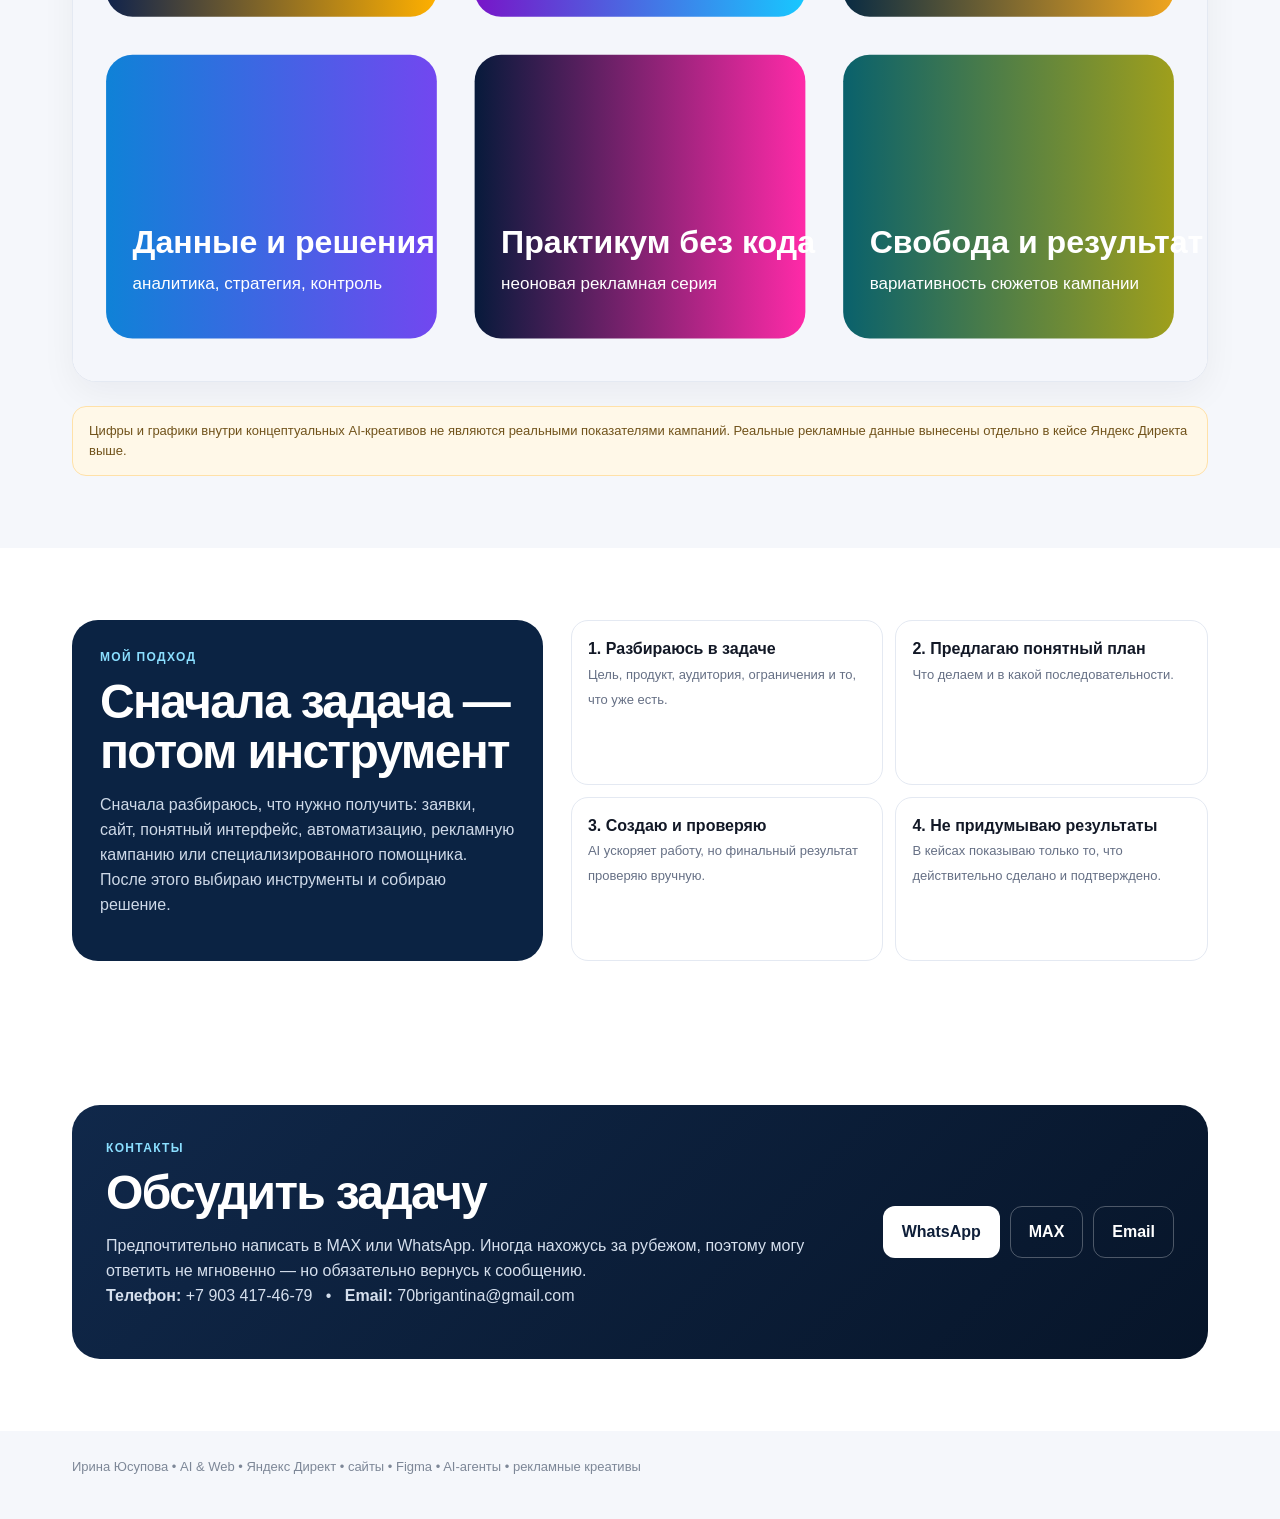
==== commit 2292b5a9: "Fix broken portfolio images and previews" ====
--- a/portfolio/index.html
+++ b/portfolio/index.html
@@ -6,25 +6,33 @@
 <meta name="description" content="Ирина Юсупова — портфолио: Яндекс Директ, сайты, Figma, AI-агенты, digital-продукты и рекламные AI-креативы.">
 <title>Ирина Юсупова — портфолио | AI, Web, Яндекс Директ</title>
 <style>
-:root{--ink:#121826;--muted:#667085;--paper:#f5f7fb;--white:#fff;--line:#e4e9f2;--navy:#0b2343;--blue:#2457e6;--blue2:#0ea5e9;--gold:#f4b942;--green:#0f7a4a;--soft:#eef4ff;--warm:#fff8e8}
+:root{--ink:#121826;--muted:#667085;--paper:#f5f7fb;--white:#fff;--line:#e4e9f2;--navy:#0b2343;--blue:#2457e6;--green:#0f7a4a;--soft:#eef4ff;--warm:#fff8e8}
 *{box-sizing:border-box}html{scroll-behavior:smooth}body{margin:0;font-family:Inter,Segoe UI,Arial,sans-serif;color:var(--ink);background:var(--paper);line-height:1.55}a{color:inherit;text-decoration:none}.wrap{max-width:1180px;margin:auto;padding:0 22px}
-.nav{position:sticky;top:0;z-index:50;background:rgba(255,255,255,.94);backdrop-filter:blur(12px);border-bottom:1px solid var(--line)}.navin{height:70px;display:flex;align-items:center;justify-content:space-between;gap:20px}.brand{font-weight:850;letter-spacing:-.02em}.menu{display:flex;gap:18px;color:#475467;font-size:14px}.menu a:hover{color:var(--blue)}.navcta{padding:10px 15px;border-radius:12px;background:var(--navy);color:white;font-weight:750;font-size:14px}
-.hero{padding:76px 0 58px;background:radial-gradient(circle at 82% 15%,rgba(50,180,255,.28),transparent 24%),radial-gradient(circle at 65% 50%,rgba(146,92,246,.24),transparent 30%),linear-gradient(135deg,#071425 0%,#102a50 58%,#09172f 100%);color:white}.heroGrid{display:grid;grid-template-columns:1.15fr .85fr;gap:38px;align-items:center}.eyebrow{display:inline-flex;padding:7px 10px;border:1px solid rgba(255,255,255,.18);background:rgba(255,255,255,.07);border-radius:999px;font-size:12px;letter-spacing:.08em;text-transform:uppercase;color:#d9e8ff}.hero h1{font-size:clamp(44px,7vw,76px);line-height:.98;letter-spacing:-.05em;margin:16px 0 18px}.hero h1 span{background:linear-gradient(90deg,#8bdfff,#c9a9ff,#ffd47d);-webkit-background-clip:text;background-clip:text;color:transparent}.hero p{font-size:18px;color:#d5dfed;max-width:720px}.heroBtns{display:flex;gap:12px;flex-wrap:wrap;margin-top:26px}.btn{display:inline-flex;align-items:center;justify-content:center;padding:13px 18px;border-radius:12px;font-weight:750;border:1px solid transparent;cursor:pointer}.btn.primary{background:white;color:#0f1f39}.btn.ghost{border-color:rgba(255,255,255,.26);color:white;background:rgba(255,255,255,.05)}.heroCard{background:rgba(255,255,255,.08);border:1px solid rgba(255,255,255,.16);border-radius:24px;padding:20px;box-shadow:0 24px 70px rgba(0,0,0,.23)}.skillGrid{display:grid;grid-template-columns:repeat(2,1fr);gap:10px}.skill{background:rgba(255,255,255,.08);border:1px solid rgba(255,255,255,.12);padding:14px;border-radius:16px}.skill b{display:block;margin-bottom:3px}.skill span{font-size:12px;color:#cad5e5}
-.section{padding:72px 0}.white{background:#fff}.kicker{font-size:12px;font-weight:850;letter-spacing:.11em;text-transform:uppercase;color:var(--blue);margin-bottom:10px}.section h2{font-size:clamp(31px,4vw,48px);letter-spacing:-.035em;line-height:1.05;margin:0 0 13px}.lead{color:var(--muted);font-size:17px;max-width:860px;margin:0 0 28px}.caseBox{border:1px solid #dbe5f1;border-radius:26px;background:white;padding:26px;box-shadow:0 12px 45px rgba(16,24,40,.07)}.caseHead{display:flex;justify-content:space-between;gap:18px;align-items:flex-start}.caseHead h3{font-size:28px;margin:6px 0}.caseHead p{color:var(--muted);max-width:760px}.badge{display:inline-block;font-size:11px;font-weight:850;padding:6px 8px;border-radius:999px;background:var(--soft);color:var(--blue)}.badge.green{background:#e9f8f0;color:var(--green)}.metrics{display:grid;grid-template-columns:repeat(5,1fr);gap:10px;margin:24px 0}.metric{background:linear-gradient(180deg,#0d2342,#102b51);color:white;border-radius:18px;padding:18px 14px}.metric b{display:block;font-size:28px;letter-spacing:-.03em}.metric span{font-size:12px;color:#b8c9df}.cols2{display:grid;grid-template-columns:1fr 1fr;gap:16px}.mini{padding:16px;border-radius:16px;background:#f8fafc;border:1px solid var(--line)}.mini b{display:block;margin-bottom:5px}.mini span,.mini p{font-size:13px;color:var(--muted);margin:0}.note{margin-top:18px;padding:14px 16px;background:var(--warm);border:1px solid #ffe1a8;border-radius:14px;color:#71531b;font-size:13px}
-.projectGrid{display:grid;grid-template-columns:repeat(2,1fr);gap:22px}.project{background:white;border:1px solid var(--line);border-radius:24px;overflow:hidden;box-shadow:0 12px 35px rgba(16,24,40,.05)}.projectMedia{aspect-ratio:16/9;background:#eef2f7;overflow:hidden}.projectMedia img{width:100%;height:100%;object-fit:cover;display:block;transition:transform .3s}.project:hover .projectMedia img{transform:scale(1.015)}.projectBody{padding:20px 22px 23px}.projectBody h3{font-size:24px;margin:5px 0 8px}.projectBody p{color:var(--muted);margin:0 0 12px}.facts{display:flex;flex-wrap:wrap;gap:7px}.fact{font-size:11px;padding:6px 8px;background:#f3f5f8;border-radius:8px;color:#475467}.plink{display:inline-block;margin-top:14px;font-weight:800;color:var(--blue)}
-.visualProof,.creativeProof{margin:0 0 22px;border-radius:20px;overflow:hidden;border:1px solid var(--line);background:white}.visualProof img,.creativeProof img{display:block;width:100%;height:auto}.agentGrid{display:grid;grid-template-columns:repeat(3,1fr);gap:18px}.agent{background:#fff;border:1px solid var(--line);border-radius:22px;padding:21px;box-shadow:0 8px 30px rgba(16,24,40,.04)}.agent h3{margin:0 0 7px;font-size:20px}.agent p{margin:0;color:var(--muted);font-size:14px}
-.about{display:grid;grid-template-columns:.85fr 1.15fr;gap:28px}.aboutBox{background:var(--navy);color:white;border-radius:26px;padding:28px}.aboutBox p{color:#ced9e8}.steps{display:grid;grid-template-columns:repeat(2,1fr);gap:12px}.step{background:white;border:1px solid var(--line);border-radius:17px;padding:16px}.step b{display:block;margin-bottom:5px}.step span{font-size:13px;color:var(--muted)}.contact{background:linear-gradient(135deg,#10284a,#071529);color:white;border-radius:28px;padding:34px;display:grid;grid-template-columns:1fr auto;gap:26px;align-items:center}.contact p{color:#d5dfed;max-width:720px}.contactBtns{display:flex;gap:10px;flex-wrap:wrap;justify-content:flex-end}.contact .btn{background:white;color:#0f1f39}.contact .btn.secondary{background:transparent;color:white;border-color:rgba(255,255,255,.28)}.footer{padding:26px 0 42px;color:#7d8797;font-size:13px}
-@media(max-width:900px){.heroGrid,.about,.contact{grid-template-columns:1fr}.metrics{grid-template-columns:repeat(3,1fr)}.projectGrid{grid-template-columns:1fr}.agentGrid{grid-template-columns:1fr 1fr}.contactBtns{justify-content:flex-start}.menu{display:none}}
-@media(max-width:620px){.wrap{padding:0 14px}.hero{padding:54px 0 42px}.skillGrid,.cols2,.steps{grid-template-columns:1fr}.metrics{grid-template-columns:1fr 1fr}.agentGrid{grid-template-columns:1fr}.navin{height:62px}.navcta{font-size:12px;padding:9px 11px}.section{padding:54px 0}}
+.nav{position:sticky;top:0;z-index:50;background:rgba(255,255,255,.95);backdrop-filter:blur(12px);border-bottom:1px solid var(--line)}.navin{height:70px;display:flex;align-items:center;justify-content:space-between;gap:20px}.brand{font-weight:850}.menu{display:flex;gap:20px;color:#475467;font-size:14px}.navcta{padding:10px 15px;border-radius:12px;background:var(--navy);color:white;font-weight:750}
+.hero{padding:76px 0 58px;background:radial-gradient(circle at 82% 15%,rgba(50,180,255,.28),transparent 24%),radial-gradient(circle at 65% 50%,rgba(146,92,246,.24),transparent 30%),linear-gradient(135deg,#071425 0%,#102a50 58%,#09172f 100%);color:white}.heroGrid{display:grid;grid-template-columns:1.15fr .85fr;gap:38px;align-items:center}.eyebrow{display:inline-flex;padding:7px 10px;border:1px solid rgba(255,255,255,.18);background:rgba(255,255,255,.07);border-radius:999px;font-size:12px;letter-spacing:.08em;text-transform:uppercase;color:#d9e8ff}.hero h1{font-size:clamp(44px,7vw,76px);line-height:.98;letter-spacing:-.05em;margin:16px 0 18px}.hero h1 span{background:linear-gradient(90deg,#8bdfff,#c9a9ff,#ffd47d);-webkit-background-clip:text;background-clip:text;color:transparent}.hero p{font-size:18px;color:#d5dfed}.heroBtns{display:flex;gap:12px;flex-wrap:wrap;margin-top:26px}.btn{display:inline-flex;align-items:center;justify-content:center;padding:13px 18px;border-radius:12px;font-weight:750;border:1px solid transparent}.btn.primary{background:white;color:#0f1f39}.btn.ghost{border-color:rgba(255,255,255,.26);color:white;background:rgba(255,255,255,.05)}.heroCard{background:rgba(255,255,255,.08);border:1px solid rgba(255,255,255,.16);border-radius:24px;padding:20px}.skillGrid{display:grid;grid-template-columns:repeat(2,1fr);gap:10px}.skill{background:rgba(255,255,255,.08);border:1px solid rgba(255,255,255,.12);padding:14px;border-radius:16px}.skill b{display:block}.skill span{font-size:12px;color:#cad5e5}
+.section{padding:72px 0}.white{background:#fff}.kicker{font-size:12px;font-weight:850;letter-spacing:.11em;text-transform:uppercase;color:var(--blue);margin-bottom:10px}.section h2{font-size:clamp(31px,4vw,48px);letter-spacing:-.035em;line-height:1.05;margin:0 0 13px}.lead{color:var(--muted);font-size:17px;max-width:880px;margin:0 0 28px}.caseBox,.project,.agent,.proof{background:white;border:1px solid var(--line);border-radius:24px;box-shadow:0 12px 35px rgba(16,24,40,.05)}.caseBox{padding:26px}.badge{display:inline-block;font-size:11px;font-weight:850;padding:6px 8px;border-radius:999px;background:var(--soft);color:var(--blue)}.badge.green{background:#e9f8f0;color:var(--green)}.metrics{display:grid;grid-template-columns:repeat(5,1fr);gap:10px;margin:24px 0}.metric{background:linear-gradient(180deg,#0d2342,#102b51);color:white;border-radius:18px;padding:18px 14px}.metric b{display:block;font-size:28px}.metric span{font-size:12px;color:#b8c9df}.cols2{display:grid;grid-template-columns:1fr 1fr;gap:16px}.mini{padding:16px;border-radius:16px;background:#f8fafc;border:1px solid var(--line)}.mini b{display:block}.mini span{font-size:13px;color:var(--muted)}.note{margin-top:18px;padding:14px 16px;background:var(--warm);border:1px solid #ffe1a8;border-radius:14px;color:#71531b;font-size:13px}
+.projectGrid{display:grid;grid-template-columns:repeat(2,1fr);gap:22px}.project{overflow:hidden}.projectMedia{aspect-ratio:16/9;background:#eef2f7;overflow:hidden}.projectMedia img{width:100%;height:100%;object-fit:cover;display:block}.projectBody{padding:20px 22px 23px}.projectBody h3{font-size:24px;margin:5px 0 8px}.projectBody p{color:var(--muted);margin:0 0 12px}.facts{display:flex;flex-wrap:wrap;gap:7px}.fact{font-size:11px;padding:6px 8px;background:#f3f5f8;border-radius:8px;color:#475467}.plink{display:inline-block;margin-top:14px;font-weight:800;color:var(--blue)}
+.proof{overflow:hidden;margin:18px 0 24px}.proof img{width:100%;display:block}.agentGrid{display:grid;grid-template-columns:repeat(3,1fr);gap:18px}.agent{padding:21px}.agent h3{margin:0 0 7px;font-size:20px}.agent p{margin:0;color:var(--muted);font-size:14px}.creativeGrid{display:grid;grid-template-columns:repeat(3,1fr);gap:16px}.creativeCard{border-radius:20px;overflow:hidden;background:white;border:1px solid var(--line)}.creativeCard img{width:100%;display:block}.about{display:grid;grid-template-columns:.85fr 1.15fr;gap:28px}.aboutBox{background:var(--navy);color:white;border-radius:26px;padding:28px}.aboutBox p{color:#ced9e8}.steps{display:grid;grid-template-columns:repeat(2,1fr);gap:12px}.step{background:white;border:1px solid var(--line);border-radius:17px;padding:16px}.step b{display:block}.step span{font-size:13px;color:var(--muted)}.contact{background:linear-gradient(135deg,#10284a,#071529);color:white;border-radius:28px;padding:34px;display:grid;grid-template-columns:1fr auto;gap:26px;align-items:center}.contact p{color:#d5dfed}.contactBtns{display:flex;gap:10px;flex-wrap:wrap}.contact .btn{background:white;color:#0f1f39}.contact .btn.secondary{background:transparent;color:white;border-color:rgba(255,255,255,.28)}.footer{padding:26px 0 42px;color:#7d8797;font-size:13px}
+@media(max-width:900px){.heroGrid,.about,.contact{grid-template-columns:1fr}.metrics{grid-template-columns:repeat(3,1fr)}.projectGrid{grid-template-columns:1fr}.agentGrid,.creativeGrid{grid-template-columns:1fr 1fr}.menu{display:none}}
+@media(max-width:620px){.wrap{padding:0 14px}.hero{padding:54px 0 42px}.skillGrid,.cols2,.steps{grid-template-columns:1fr}.metrics{grid-template-columns:1fr 1fr}.agentGrid,.creativeGrid{grid-template-columns:1fr}.section{padding:54px 0}}
 </style>
 </head>
 <body>
 <nav class="nav"><div class="wrap navin"><a class="brand" href="#top">Ирина Юсупова</a><div class="menu"><a href="#direct">Яндекс Директ</a><a href="#web">Сайты</a><a href="#agents">AI-агенты</a><a href="#creative">AI-креативы</a></div><a class="navcta" href="#contact">Связаться</a></div></nav>
-<header class="hero" id="top"><div class="wrap heroGrid"><div><span class="eyebrow">Портфолио для работы и заказов</span><h1>AI & Web <span>+ Яндекс Директ</span></h1><p>Создаю сайты и digital-инструменты, работаю с Figma и нейросетями, разрабатываю специализированных AI-агентов и настраиваю рекламные кампании в Яндекс Директе.</p><div class="heroBtns"><a class="btn primary" href="#direct">Посмотреть кейсы</a><a class="btn ghost" href="https://wa.me/79034174679" target="_blank" rel="noopener">Написать в WhatsApp</a></div></div><aside class="heroCard"><div class="skillGrid"><div class="skill"><b>Яндекс Директ</b><span>семантика, минус-фразы, объявления, Метрика, оптимизация</span></div><div class="skill"><b>Сайты / Figma</b><span>структура, интерфейс, дизайн, тексты, web-функции</span></div><div class="skill"><b>AI-агенты</b><span>сценарии, инструкции, базы знаний, специализированные GPT</span></div><div class="skill"><b>AI-креативы</b><span>идеи, промпты и рекламные серии изображений</span></div></div></aside></div></header>
+<header class="hero" id="top"><div class="wrap heroGrid"><div><span class="eyebrow">Портфолио для работы и заказов</span><h1>AI & Web <span>+ Яндекс Директ</span></h1><p>Создаю сайты и digital-инструменты, работаю с Figma и нейросетями, разрабатываю специализированных AI-агентов и настраиваю рекламные кампании в Яндекс Директе.</p><div class="heroBtns"><a class="btn primary" href="#direct">Посмотреть кейсы</a><a class="btn ghost" href="https://wa.me/79034174679" target="_blank">Написать в WhatsApp</a></div></div><aside class="heroCard"><div class="skillGrid"><div class="skill"><b>Яндекс Директ</b><span>семантика, минус-фразы, объявления, Метрика, оптимизация</span></div><div class="skill"><b>Сайты / Figma</b><span>структура, интерфейс, дизайн, тексты, web-функции</span></div><div class="skill"><b>AI-агенты</b><span>сценарии, инструкции, базы знаний, специализированные GPT</span></div><div class="skill"><b>AI-креативы</b><span>идеи, промпты и рекламные серии изображений</span></div></div></aside></div></header>
 <main>
-<section class="section white" id="direct"><div class="wrap"><div class="kicker">Яндекс Директ</div><h2>Действующая учебно-практическая кампания</h2><p class="lead">Реальные данные из рекламного кабинета на 30.08.2026. Кампания ещё набирает статистику, поэтому показываю факты без обещаний и без попытки выдать короткий период за окончательный результат.</p><div class="caseBox"><div class="caseHead"><div><span class="badge green">Действующая кампания</span><h3>Интенсив по AI-агентам</h3><p>Настройка и анализ кампаний в Яндекс Директе: Поиск + РСЯ и отдельная РСЯ-кампания.</p></div></div><div class="metrics"><div class="metric"><b>11 183</b><span>показов</span></div><div class="metric"><b>788</b><span>кликов</span></div><div class="metric"><b>13</b><span>конверсий по цели</span></div><div class="metric"><b>7,05%</b><span>CTR общий</span></div><div class="metric"><b>5,30 ₽</b><span>средний CPC</span></div></div><div class="cols2"><div class="mini"><b>Основная кампания: Поиск + РСЯ</b><span>Расход 2 897,87 ₽ • 8 748 показов • 759 кликов • 11 конверсий • CTR 8,68% • CPC 3,82 ₽ • ориентировочно 263 ₽ за конверсию по цели.</span></div><div class="mini"><b>Отдельная РСЯ</b><span>Расход 1 279,39 ₽ • 2 435 показов • 29 кликов • 2 конверсии • CTR 1,19% • CPC 44,12 ₽. Кампания требует дальнейшего анализа и оптимизации.</span></div></div><div class="note">Что делаю в Директе: анализ ниши и посадочной страницы, сбор и чистка семантики, минус-фразы, рекламные тексты и креативы, Метрика и цели, UTM, настройка кампаний и анализ статистики после запуска.</div></div></div></section>
-<section class="section" id="web"><div class="wrap"><div class="kicker">Сайты и digital-продукты</div><h2>Проекты, где есть не только картинка, но и логика</h2><p class="lead">Показываю проекты разных типов: экспертные сайты, интерактивный дневник и финансовый инструмент. Это лучше отражает мой диапазон, чем десяток похожих лендингов.</p><div class="projectGrid"><article class="project"><div class="projectMedia"><img src="https://irina.iamcore.ru/assets/projects/marina-psychologist-site.png" alt="Сайт психолога Марины Дугиной"></div><div class="projectBody"><span class="badge">Клиентский сайт</span><h3>Психолог Марина Дугина</h3><p>Экспертный сайт с мягким путём от знакомства со специалистом к обращению.</p><div class="facts"><span class="fact">структура</span><span class="fact">визуал</span><span class="fact">тексты</span><span class="fact">путь к заявке</span></div><a class="plink" href="https://marinadugina.ru/" target="_blank">Открыть проект →</a></div></article><article class="project"><div class="projectMedia"><img src="https://irina.iamcore.ru/assets/projects/diary-success-transformation.png" alt="Дневник успеха и трансформации"></div><div class="projectBody"><span class="badge">Digital-продукт</span><h3>Дневник успеха и трансформации</h3><p>Интерактивный web-продукт для ежедневной практики: разделы, подсказки, прогресс, сохранение записей и архив.</p><div class="facts"><span class="fact">UX-логика</span><span class="fact">интерактив</span><span class="fact">автосохранение</span><span class="fact">архив</span></div><a class="plink" href="https://70brigantina-afk.github.io/Transformation-Journal/" target="_blank">Открыть проект →</a></div></article><article class="project"><div class="projectMedia"><img src="https://irina.iamcore.ru/assets/projects/family-budget-pro.png" alt="Семейный бюджет"></div><div class="projectBody"><span class="badge">Web / приложение</span><h3>Семейный бюджет</h3><p>Инструмент для учёта доходов, расходов, долгов и накоплений: категории, история, плановый бюджет, фильтры и экспорт данных.</p><div class="facts"><span class="fact">финансовая логика</span><span class="fact">формы</span><span class="fact">статистика</span><span class="fact">CSV / JSON</span></div></div></article><article class="project"><div class="projectMedia"><img src="https://irina.iamcore.ru/assets/projects/storm-navigator.png" alt="Интерактивный квиз для психолога"></div><div class="projectBody"><span class="badge">Сайт + интерактив</span><h3>Квиз «Навигатор внутреннего шторма»</h3><p>Интерактивный вход в работу психолога: вопросы, разные результаты и понятный следующий шаг.</p><div class="facts"><span class="fact">сценарий</span><span class="fact">квиз</span><span class="fact">персональные результаты</span></div><a class="plink" href="https://quiz.marinadugina.ru/" target="_blank">Открыть проект →</a></div></article><article class="project"><div class="projectMedia"><img src="https://irina.iamcore.ru/assets/projects/learning-navigator.png" alt="Навигатор обучения"></div><div class="projectBody"><span class="badge">Каталог / сервис</span><h3>Навигатор обучения</h3><p>Каталог направлений обучения с поиском и структурой выбора — пример более сложного информационного интерфейса.</p><div class="facts"><span class="fact">категории</span><span class="fact">поиск</span><span class="fact">карточки</span><span class="fact">навигация</span></div><a class="plink" href="https://learn.iamcore.ru/" target="_blank">Открыть проект →</a></div></article><article class="project"><div class="projectMedia"><img src="https://irina.iamcore.ru/assets/projects/anastasia-psychologist-site.png" alt="Сайт психолога Анастасии Сафаровой"></div><div class="projectBody"><span class="badge">Сайт психолога</span><h3>Анастасия Сафарова</h3><p>Проработка структуры, позиционирования, визуальной подачи, текстов и пути пользователя для записи на консультацию.</p><div class="facts"><span class="fact">Figma</span><span class="fact">структура</span><span class="fact">тексты</span><span class="fact">визуал</span></div></div></article></div></div></section>
-<section class="section white" id="agents"><div class="wrap"><div class="kicker">AI-агенты</div><h2>Специализированные помощники под конкретные задачи</h2><p class="lead">Здесь важно показать не условные буквы, а реальные созданные агенты и их визуальную подачу.</p><figure class="visualProof"><img src="[data-uri]..." alt="Реальные созданные AI-агенты"></figure><div class="agentGrid"><div class="agent"><h3>AI Performance Agent PRO</h3><p>Агент для работы с Яндекс Директом: анализ, стратегия, семантика, объявления, аудит и логика оптимизации.</p></div><div class="agent"><h3>AI-эксперт по Яндекс Директ</h3><p>Специализированный помощник для настройки, проверки и анализа рекламных кампаний.</p></div><div class="agent"><h3>Личный диетолог / нутрициолог</h3><p>Пример агента другого направления: структурированный диалог и персонализированные сценарии внутри заданной роли.</p></div><div class="agent"><h3>Сторисмейкер</h3><p>Помощник для подготовки структуры Stories под нишу, цель и этап коммуникации.</p></div><div class="agent"><h3>Копирайтер</h3><p>Агент для подготовки продающих текстов по данным о продукте, преимуществах и целевом действии.</p></div><div class="agent"><h3>Агенты под задачу</h3><p>Проектирую роль, ограничения, инструкции и логику работы под конкретную задачу.</p></div></div></div></section>
-<section class="section" id="creative"><div class="wrap"><div class="kicker">AI-визуал</div><h2>Рекламные креативы и серии</h2><p class="lead">Реальные примеры созданных изображений должны быть видны сразу — поэтому вместо цветных заглушек показываю сами работы.</p><figure class="creativeProof"><img src="[data-uri]..." alt="Яркие рекламные AI-креативы"></figure><div class="note">Важно: цифры и графики внутри концептуальных AI-креативов, если они используются в макетах, не являются реальными показателями рекламных кампаний. Реальные рекламные данные вынесены отдельно в кейсе Яндекс Директа выше.</div></div></section>
-<section class="section white"><div class="wrap"><div class="about"><div class="aboutBox"><div class="kicker" style="color:#8bdfff">Мой подход</div><h2>Сначала задача — потом инструмент</h2><p>Я не пытаюсь вставить нейросеть в каждый проект. Сначала разбираюсь, что нужно получить: заявки, сайт, понятный интерфейс, автоматизацию, рекламную кампанию или специализированного помощника. После этого выбираю инструменты и собираю решение.</p></div><div class="steps"><div class="step"><b>1. Разбираюсь в задаче</b><span>Цель, продукт, аудитория, ограничения и то, что уже есть.</span></div><div class="step"><b>2. Предлагаю понятный план</b><span>Что делаем, в какой последовательности и что согласуем.</span></div><div class="step"><b>3. Создаю и проверяю</b><span>AI ускоряет работу, но финальный результат проверяю вручную.</span></div><div class="step"><b>4. Не придумываю результаты</b><span>В кейсах показываю только то, что действительно сделано и подтверждено.</span></div></div></div></div></section>
-<section class="section" id="contact"><div class="wrap"><div class="contact"><div><div class="kicker" style="color:#8bdfff">Контакты</div><h2>Обсудить задачу</h2><p>Предпочтительно написать в MAX или WhatsApp. Иногда нахожусь за рубежом, поэтому могу ответить не мгновенно — но обязательно вернусь к сообщению.</p><p><b>Телефон:</b> +7 903 417-46-79 &nbsp; • &nbsp; <b>Email:</b> 70brigantina@gmail.com</p></div><div class="contactBtns"><a class="btn" href="https://wa.me/79034174679" target="_blank">WhatsApp</a><a class="btn secondary" href="https://max.ru/u/f9LHodD0cOI3xHu8vrXbnyiIqinXTGtBW6zCUyRjQNUFj3kDNexjn-bLusc" target="_blank" rel="noopener">MAX</a><a class="btn secondary" href="mailto:70brigantina@gmail.com">Email</a></div></div></div></section></main><footer class="footer"><div class="wrap">Ирина Юсупова • AI & Web • Яндекс Директ • сайты • Figma • AI-агенты • рекламные креативы</div></footer></body></html>+<section class="section white" id="direct"><div class="wrap"><div class="kicker">Яндекс Директ</div><h2>Действующая учебно-практическая кампания</h2><p class="lead">Реальные данные из рекламного кабинета на 30.08.2026. Кампания ещё набирает статистику, поэтому показываю факты без обещаний.</p><div class="caseBox"><span class="badge green">Действующая кампания</span><h3>Интенсив по AI-агентам</h3><p>Поиск + РСЯ и отдельная РСЯ-кампания.</p><div class="metrics"><div class="metric"><b>11 183</b><span>показов</span></div><div class="metric"><b>788</b><span>кликов</span></div><div class="metric"><b>13</b><span>конверсий</span></div><div class="metric"><b>7,05%</b><span>CTR</span></div><div class="metric"><b>5,30 ₽</b><span>CPC</span></div></div><div class="cols2"><div class="mini"><b>Основная: Поиск + РСЯ</b><span>2 897,87 ₽ • 8 748 показов • 759 кликов • 11 конверсий • CTR 8,68% • CPC 3,82 ₽ • ≈263 ₽ за конверсию.</span></div><div class="mini"><b>Отдельная РСЯ</b><span>1 279,39 ₽ • 2 435 показов • 29 кликов • 2 конверсии • CTR 1,19% • CPC 44,12 ₽. Требует дальнейшей оптимизации.</span></div></div><div class="note">Что делаю: анализ ниши и посадочной страницы, семантика, минус-фразы, тексты, креативы, Метрика, цели, UTM, настройка и анализ статистики.</div></div></div></section>
+<section class="section" id="web"><div class="wrap"><div class="kicker">Сайты и digital-продукты</div><h2>Проекты, где есть не только картинка, но и логика</h2><p class="lead">Экспертные сайты, интерактивный дневник, финансовый инструмент и информационный сервис.</p><div class="projectGrid">
+<article class="project"><div class="projectMedia"><img src="https://irina.iamcore.ru/assets/projects/marina-psychologist-site.png" alt="Сайт психолога Марины Дугиной"></div><div class="projectBody"><span class="badge">Клиентский сайт</span><h3>Психолог Марина Дугина</h3><p>Структура, визуальная подача, тексты и путь к обращению.</p><a class="plink" href="https://marinadugina.ru/" target="_blank">Открыть проект →</a></div></article>
+<article class="project"><div class="projectMedia"><img src="https://irina.iamcore.ru/assets/projects/diary-success-transformation.png" alt="Дневник трансформации"></div><div class="projectBody"><span class="badge">Digital-продукт</span><h3>Дневник успеха и трансформации</h3><p>Разделы, подсказки, прогресс, сохранение записей и архив.</p><a class="plink" href="https://70brigantina-afk.github.io/Transformation-Journal/" target="_blank">Открыть проект →</a></div></article>
+<article class="project"><div class="projectMedia"><img src="https://irina.iamcore.ru/assets/projects/family-budget-calculator.png" alt="Семейный бюджет"></div><div class="projectBody"><span class="badge">Web / приложение</span><h3>Семейный бюджет</h3><p>Доходы, расходы, долги, накопления, история, фильтры и экспорт.</p></div></article>
+<article class="project"><div class="projectMedia"><img src="https://irina.iamcore.ru/assets/projects/learning-navigator.png" alt="Навигатор обучения"></div><div class="projectBody"><span class="badge">Каталог / сервис</span><h3>Навигатор обучения</h3><p>Каталог направлений, поиск и структура выбора.</p></div></article>
+<article class="project"><div class="projectMedia"><img src="assets/anastasia-preview.svg" alt="Сайт психолога Анастасии Сафаровой"></div><div class="projectBody"><span class="badge">Сайт психолога</span><h3>Анастасия Сафарова</h3><p>Позиционирование, структура, тексты, визуальная подача и путь пользователя к записи.</p></div></article>
+</div></div></section>
+<section class="section white" id="agents"><div class="wrap"><div class="kicker">AI-агенты</div><h2>Специализированные помощники под конкретные задачи</h2><p class="lead">Показываю направления реально созданных агентов, а не пустые условные карточки.</p><div class="proof"><img src="assets/agents-preview.svg" alt="Созданные AI-агенты"></div><div class="agentGrid"><div class="agent"><h3>AI Performance Agent PRO</h3><p>Анализ, стратегия, семантика, объявления, аудит и логика оптимизации.</p></div><div class="agent"><h3>AI-эксперт по Яндекс Директ</h3><p>Проверка, настройка и анализ рекламных кампаний.</p></div><div class="agent"><h3>Личный диетолог / нутрициолог</h3><p>Структурированный диалог и персонализированные сценарии.</p></div><div class="agent"><h3>Сторисмейкер</h3><p>Подготовка структуры Stories под нишу, цель и этап коммуникации.</p></div><div class="agent"><h3>Копирайтер</h3><p>Продающие тексты по данным о продукте, преимуществах и целевом действии.</p></div><div class="agent"><h3>Агенты под задачу</h3><p>Проектирование роли, ограничений, инструкций и логики работы.</p></div></div></div></section>
+<section class="section" id="creative"><div class="wrap"><div class="kicker">AI-визуал</div><h2>Рекламные креативы и серии</h2><p class="lead">Блок больше не зависит от сломанной встроенной картинки: визуал отображается стабильно и сразу показывает диапазон рекламных направлений.</p><div class="proof"><img src="assets/creative-preview.svg" alt="Рекламные AI-креативы"></div><div class="note">Цифры и графики внутри концептуальных AI-креативов не являются реальными показателями кампаний. Реальные рекламные данные вынесены отдельно в кейсе Яндекс Директа выше.</div></div></section>
+<section class="section white"><div class="wrap about"><div class="aboutBox"><div class="kicker" style="color:#8bdfff">Мой подход</div><h2>Сначала задача — потом инструмент</h2><p>Сначала разбираюсь, что нужно получить: заявки, сайт, понятный интерфейс, автоматизацию, рекламную кампанию или специализированного помощника. После этого выбираю инструменты и собираю решение.</p></div><div class="steps"><div class="step"><b>1. Разбираюсь в задаче</b><span>Цель, продукт, аудитория, ограничения и то, что уже есть.</span></div><div class="step"><b>2. Предлагаю понятный план</b><span>Что делаем и в какой последовательности.</span></div><div class="step"><b>3. Создаю и проверяю</b><span>AI ускоряет работу, но финальный результат проверяю вручную.</span></div><div class="step"><b>4. Не придумываю результаты</b><span>В кейсах показываю только то, что действительно сделано и подтверждено.</span></div></div></div></section>
+<section class="section white" id="contact"><div class="wrap"><div class="contact"><div><div class="kicker" style="color:#8bdfff">Контакты</div><h2>Обсудить задачу</h2><p>Предпочтительно написать в MAX или WhatsApp. Иногда нахожусь за рубежом, поэтому могу ответить не мгновенно — но обязательно вернусь к сообщению.<br><b>Телефон:</b> +7 903 417-46-79 &nbsp; • &nbsp; <b>Email:</b> 70brigantina@gmail.com</p></div><div class="contactBtns"><a class="btn" href="https://wa.me/79034174679" target="_blank">WhatsApp</a><a class="btn secondary" href="https://max.ru/u/f9LHodD0cOI3xHu8vrXbnyiIqinXTGtBW6zCUyRjQNUFj3kDNexjn-bLusc" target="_blank">MAX</a><a class="btn secondary" href="mailto:70brigantina@gmail.com">Email</a></div></div></div></section>
+</main>
+<footer class="footer"><div class="wrap">Ирина Юсупова • AI & Web • Яндекс Директ • сайты • Figma • AI-агенты • рекламные креативы</div></footer>
+</body></html>
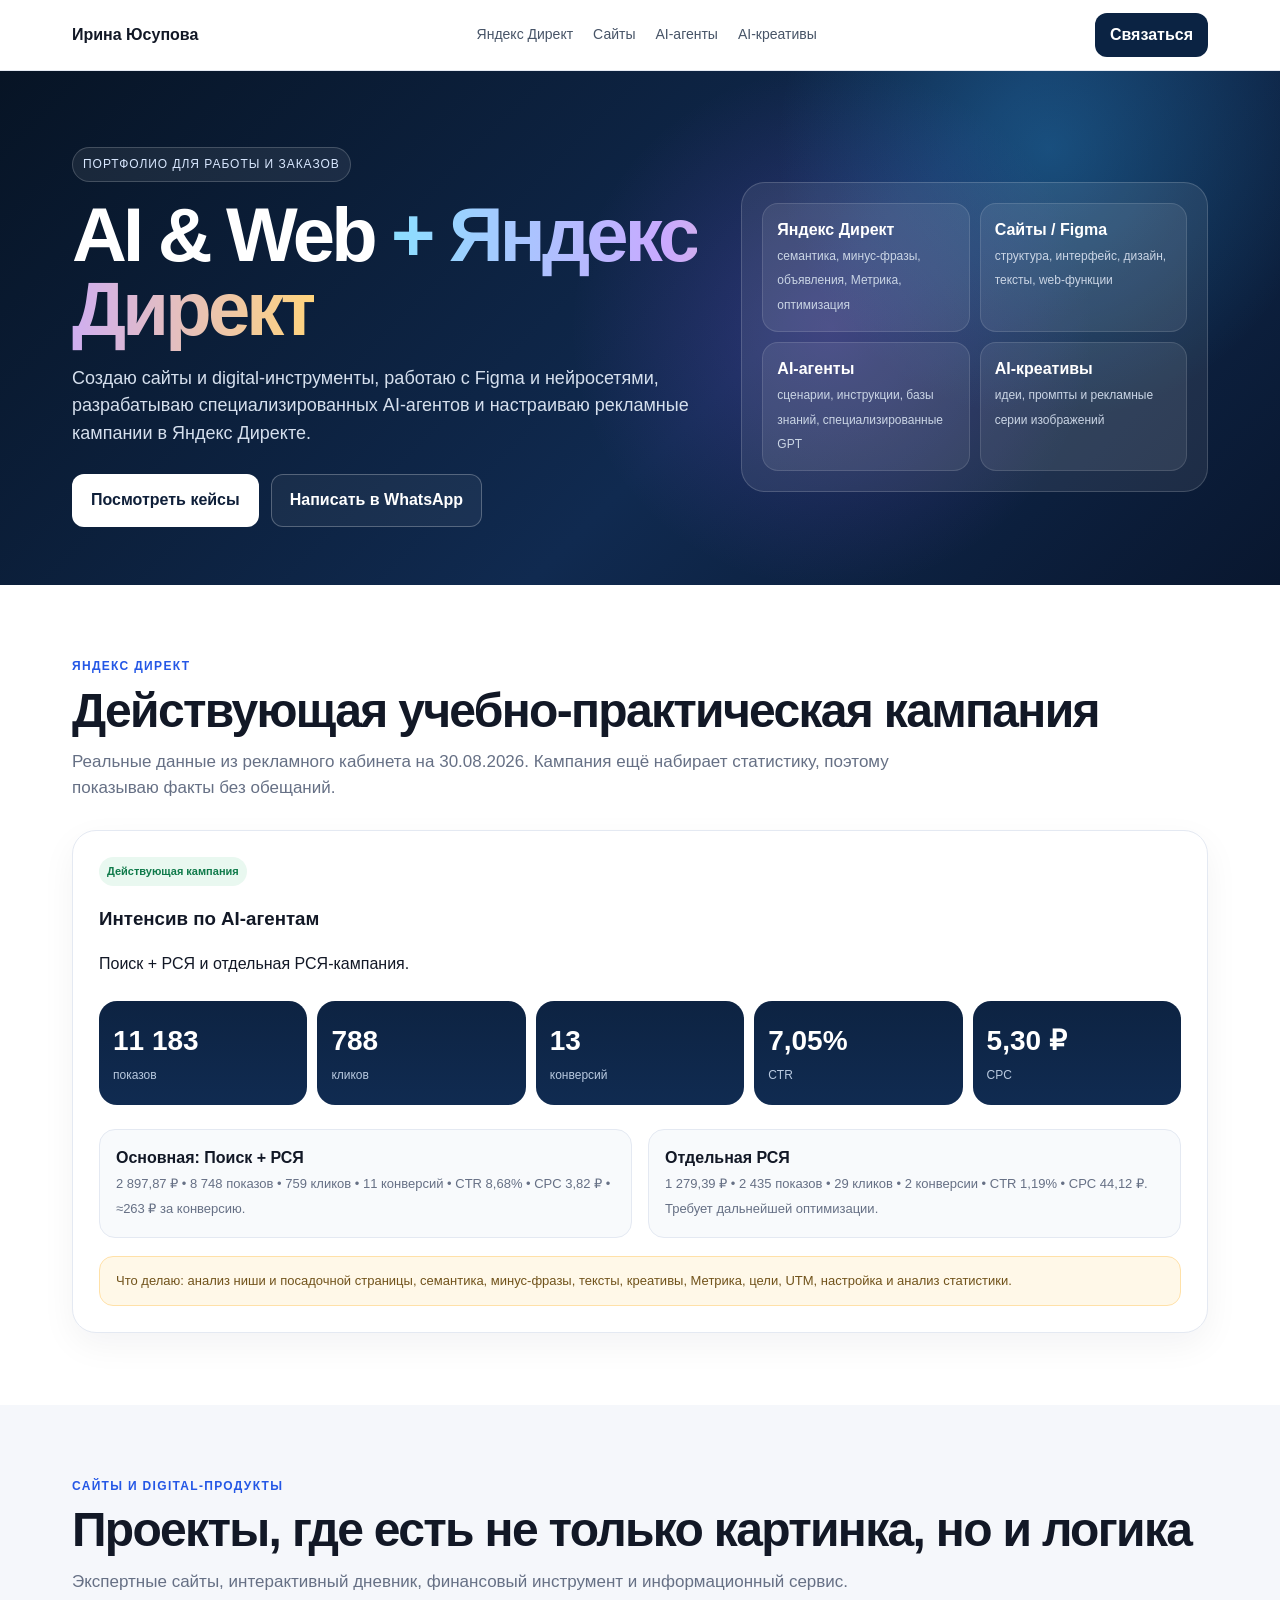
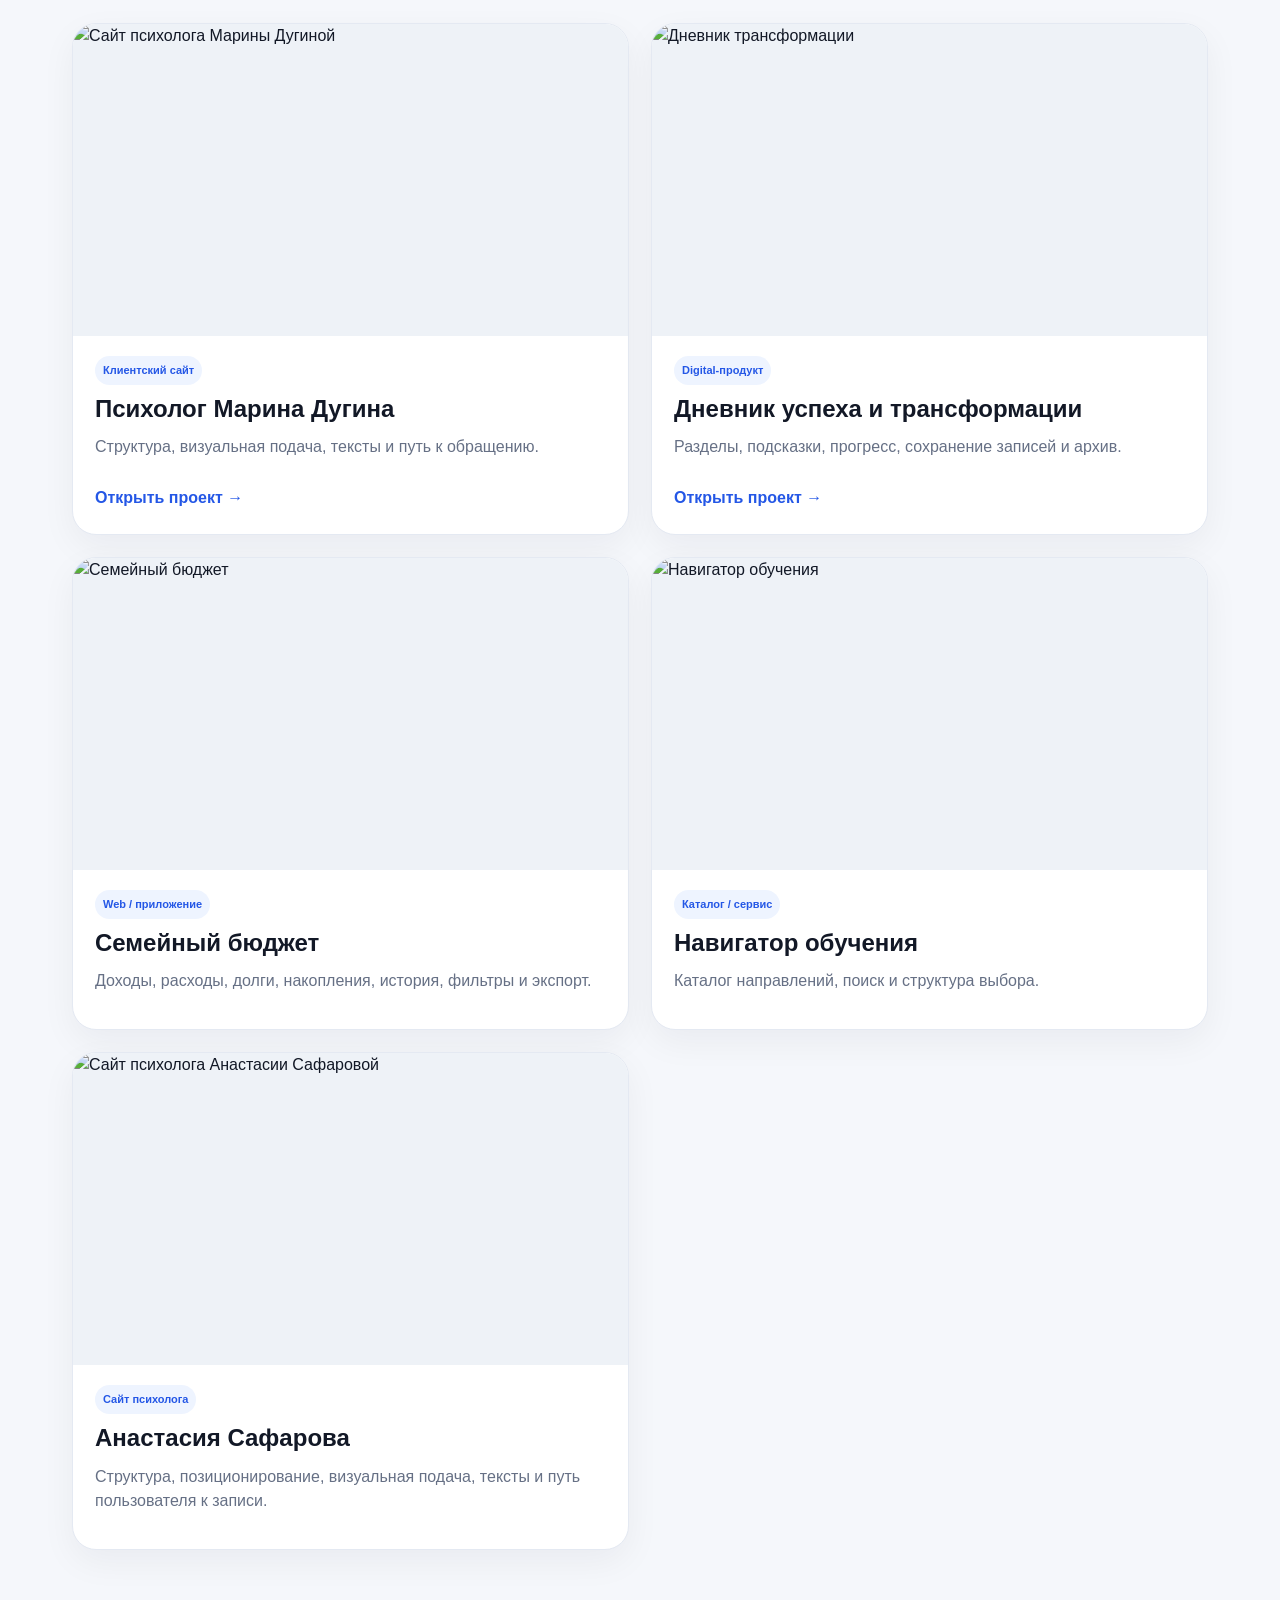
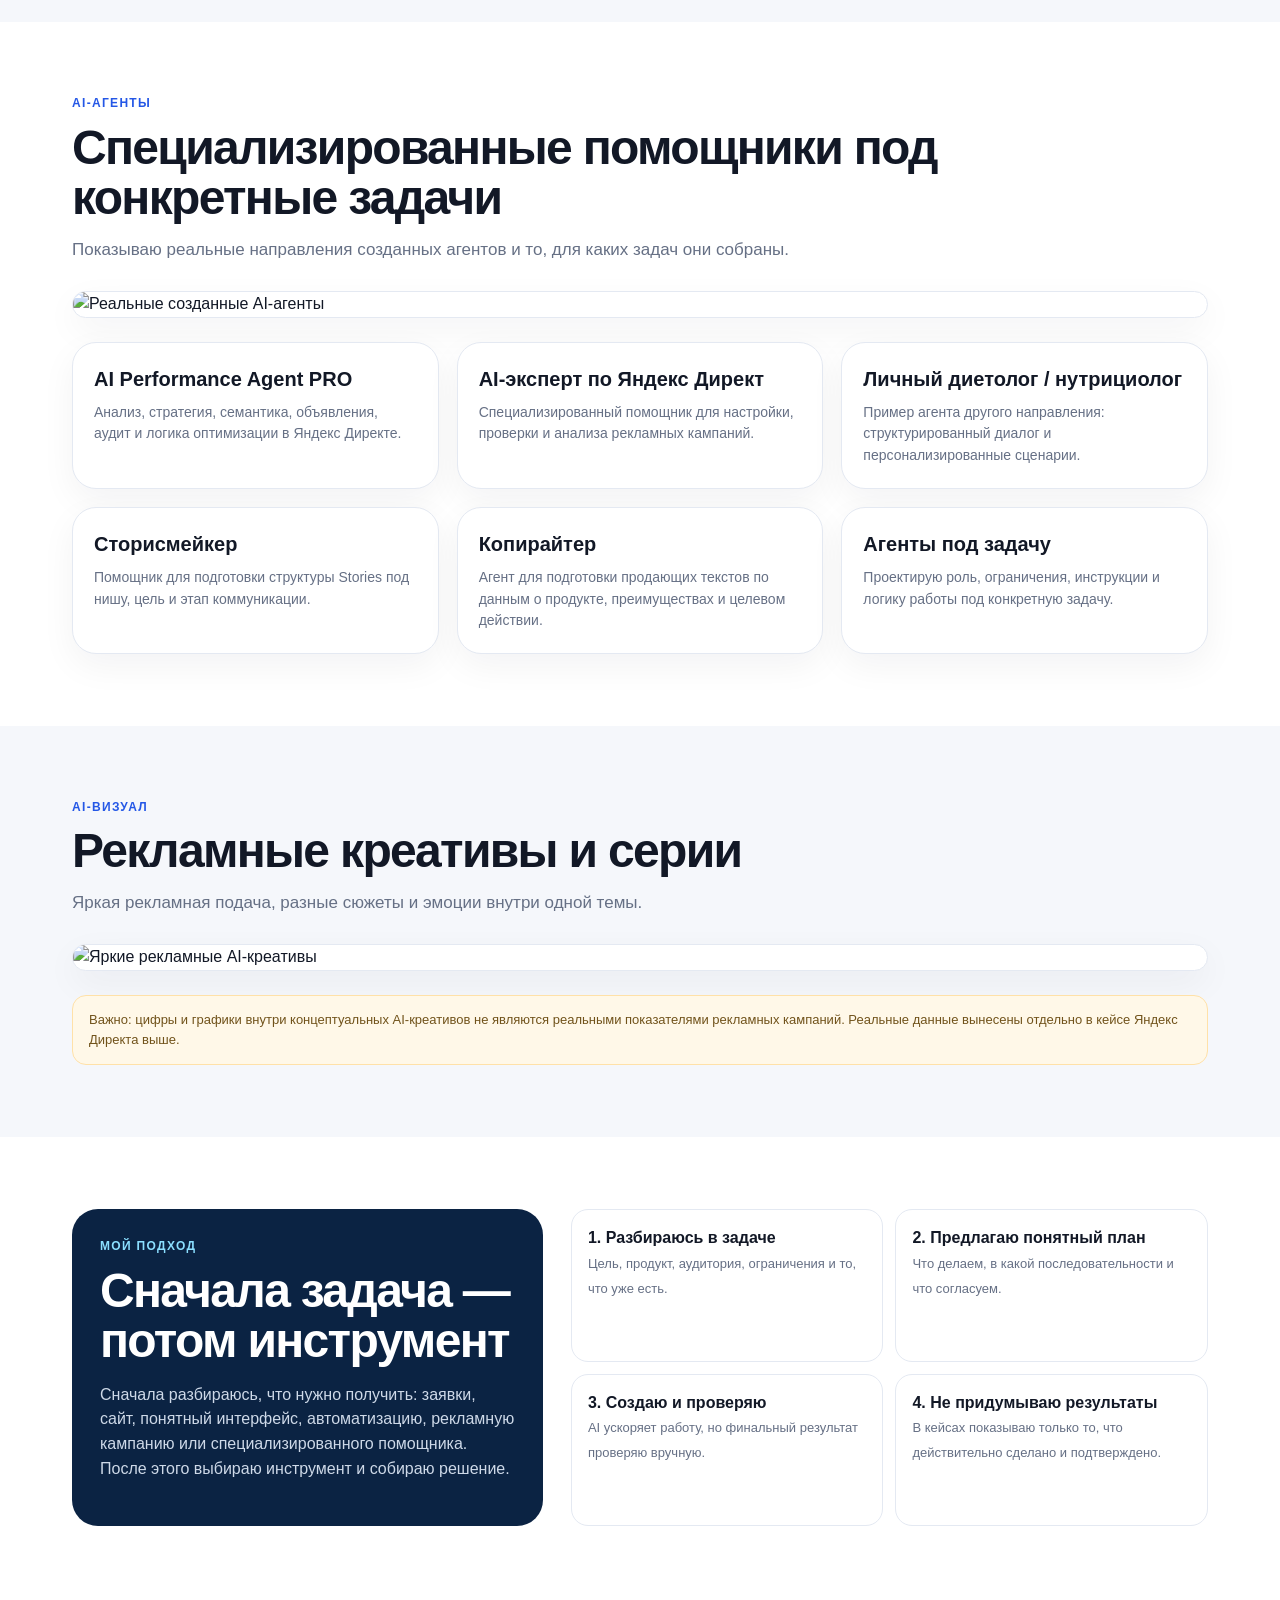
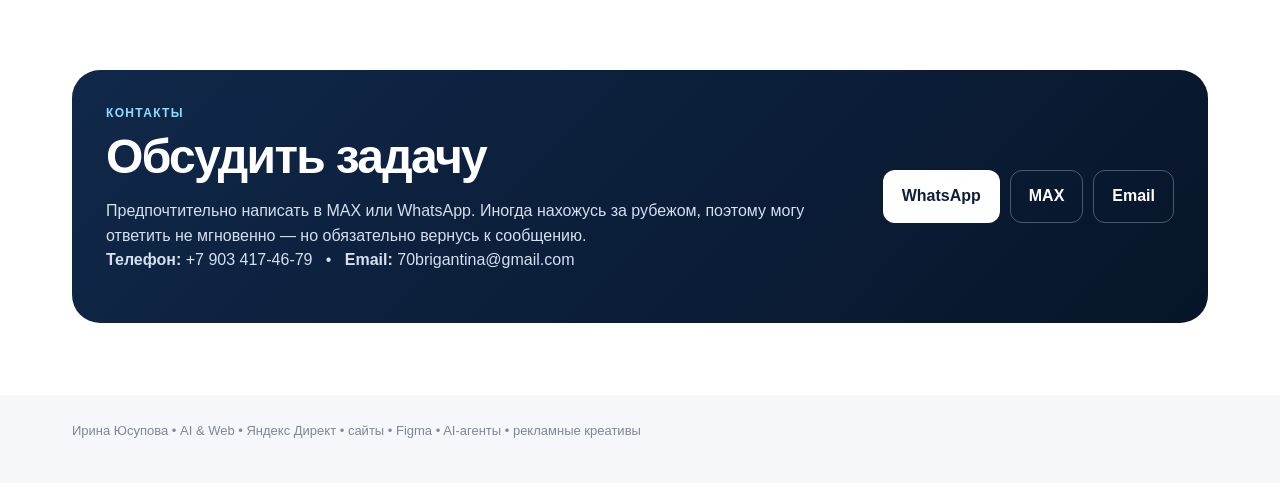
==== commit 514848b0: "Fix portfolio images with stable absolute asset URLs" ====
--- a/portfolio/index.html
+++ b/portfolio/index.html
@@ -7,14 +7,7 @@
 <title>Ирина Юсупова — портфолио | AI, Web, Яндекс Директ</title>
 <style>
 :root{--ink:#121826;--muted:#667085;--paper:#f5f7fb;--white:#fff;--line:#e4e9f2;--navy:#0b2343;--blue:#2457e6;--green:#0f7a4a;--soft:#eef4ff;--warm:#fff8e8}
-*{box-sizing:border-box}html{scroll-behavior:smooth}body{margin:0;font-family:Inter,Segoe UI,Arial,sans-serif;color:var(--ink);background:var(--paper);line-height:1.55}a{color:inherit;text-decoration:none}.wrap{max-width:1180px;margin:auto;padding:0 22px}
-.nav{position:sticky;top:0;z-index:50;background:rgba(255,255,255,.95);backdrop-filter:blur(12px);border-bottom:1px solid var(--line)}.navin{height:70px;display:flex;align-items:center;justify-content:space-between;gap:20px}.brand{font-weight:850}.menu{display:flex;gap:20px;color:#475467;font-size:14px}.navcta{padding:10px 15px;border-radius:12px;background:var(--navy);color:white;font-weight:750}
-.hero{padding:76px 0 58px;background:radial-gradient(circle at 82% 15%,rgba(50,180,255,.28),transparent 24%),radial-gradient(circle at 65% 50%,rgba(146,92,246,.24),transparent 30%),linear-gradient(135deg,#071425 0%,#102a50 58%,#09172f 100%);color:white}.heroGrid{display:grid;grid-template-columns:1.15fr .85fr;gap:38px;align-items:center}.eyebrow{display:inline-flex;padding:7px 10px;border:1px solid rgba(255,255,255,.18);background:rgba(255,255,255,.07);border-radius:999px;font-size:12px;letter-spacing:.08em;text-transform:uppercase;color:#d9e8ff}.hero h1{font-size:clamp(44px,7vw,76px);line-height:.98;letter-spacing:-.05em;margin:16px 0 18px}.hero h1 span{background:linear-gradient(90deg,#8bdfff,#c9a9ff,#ffd47d);-webkit-background-clip:text;background-clip:text;color:transparent}.hero p{font-size:18px;color:#d5dfed}.heroBtns{display:flex;gap:12px;flex-wrap:wrap;margin-top:26px}.btn{display:inline-flex;align-items:center;justify-content:center;padding:13px 18px;border-radius:12px;font-weight:750;border:1px solid transparent}.btn.primary{background:white;color:#0f1f39}.btn.ghost{border-color:rgba(255,255,255,.26);color:white;background:rgba(255,255,255,.05)}.heroCard{background:rgba(255,255,255,.08);border:1px solid rgba(255,255,255,.16);border-radius:24px;padding:20px}.skillGrid{display:grid;grid-template-columns:repeat(2,1fr);gap:10px}.skill{background:rgba(255,255,255,.08);border:1px solid rgba(255,255,255,.12);padding:14px;border-radius:16px}.skill b{display:block}.skill span{font-size:12px;color:#cad5e5}
-.section{padding:72px 0}.white{background:#fff}.kicker{font-size:12px;font-weight:850;letter-spacing:.11em;text-transform:uppercase;color:var(--blue);margin-bottom:10px}.section h2{font-size:clamp(31px,4vw,48px);letter-spacing:-.035em;line-height:1.05;margin:0 0 13px}.lead{color:var(--muted);font-size:17px;max-width:880px;margin:0 0 28px}.caseBox,.project,.agent,.proof{background:white;border:1px solid var(--line);border-radius:24px;box-shadow:0 12px 35px rgba(16,24,40,.05)}.caseBox{padding:26px}.badge{display:inline-block;font-size:11px;font-weight:850;padding:6px 8px;border-radius:999px;background:var(--soft);color:var(--blue)}.badge.green{background:#e9f8f0;color:var(--green)}.metrics{display:grid;grid-template-columns:repeat(5,1fr);gap:10px;margin:24px 0}.metric{background:linear-gradient(180deg,#0d2342,#102b51);color:white;border-radius:18px;padding:18px 14px}.metric b{display:block;font-size:28px}.metric span{font-size:12px;color:#b8c9df}.cols2{display:grid;grid-template-columns:1fr 1fr;gap:16px}.mini{padding:16px;border-radius:16px;background:#f8fafc;border:1px solid var(--line)}.mini b{display:block}.mini span{font-size:13px;color:var(--muted)}.note{margin-top:18px;padding:14px 16px;background:var(--warm);border:1px solid #ffe1a8;border-radius:14px;color:#71531b;font-size:13px}
-.projectGrid{display:grid;grid-template-columns:repeat(2,1fr);gap:22px}.project{overflow:hidden}.projectMedia{aspect-ratio:16/9;background:#eef2f7;overflow:hidden}.projectMedia img{width:100%;height:100%;object-fit:cover;display:block}.projectBody{padding:20px 22px 23px}.projectBody h3{font-size:24px;margin:5px 0 8px}.projectBody p{color:var(--muted);margin:0 0 12px}.facts{display:flex;flex-wrap:wrap;gap:7px}.fact{font-size:11px;padding:6px 8px;background:#f3f5f8;border-radius:8px;color:#475467}.plink{display:inline-block;margin-top:14px;font-weight:800;color:var(--blue)}
-.proof{overflow:hidden;margin:18px 0 24px}.proof img{width:100%;display:block}.agentGrid{display:grid;grid-template-columns:repeat(3,1fr);gap:18px}.agent{padding:21px}.agent h3{margin:0 0 7px;font-size:20px}.agent p{margin:0;color:var(--muted);font-size:14px}.creativeGrid{display:grid;grid-template-columns:repeat(3,1fr);gap:16px}.creativeCard{border-radius:20px;overflow:hidden;background:white;border:1px solid var(--line)}.creativeCard img{width:100%;display:block}.about{display:grid;grid-template-columns:.85fr 1.15fr;gap:28px}.aboutBox{background:var(--navy);color:white;border-radius:26px;padding:28px}.aboutBox p{color:#ced9e8}.steps{display:grid;grid-template-columns:repeat(2,1fr);gap:12px}.step{background:white;border:1px solid var(--line);border-radius:17px;padding:16px}.step b{display:block}.step span{font-size:13px;color:var(--muted)}.contact{background:linear-gradient(135deg,#10284a,#071529);color:white;border-radius:28px;padding:34px;display:grid;grid-template-columns:1fr auto;gap:26px;align-items:center}.contact p{color:#d5dfed}.contactBtns{display:flex;gap:10px;flex-wrap:wrap}.contact .btn{background:white;color:#0f1f39}.contact .btn.secondary{background:transparent;color:white;border-color:rgba(255,255,255,.28)}.footer{padding:26px 0 42px;color:#7d8797;font-size:13px}
-@media(max-width:900px){.heroGrid,.about,.contact{grid-template-columns:1fr}.metrics{grid-template-columns:repeat(3,1fr)}.projectGrid{grid-template-columns:1fr}.agentGrid,.creativeGrid{grid-template-columns:1fr 1fr}.menu{display:none}}
-@media(max-width:620px){.wrap{padding:0 14px}.hero{padding:54px 0 42px}.skillGrid,.cols2,.steps{grid-template-columns:1fr}.metrics{grid-template-columns:1fr 1fr}.agentGrid,.creativeGrid{grid-template-columns:1fr}.section{padding:54px 0}}
+*{box-sizing:border-box}html{scroll-behavior:smooth}body{margin:0;font-family:Inter,Segoe UI,Arial,sans-serif;color:var(--ink);background:var(--paper);line-height:1.55}a{color:inherit;text-decoration:none}.wrap{max-width:1180px;margin:auto;padding:0 22px}.nav{position:sticky;top:0;z-index:50;background:rgba(255,255,255,.95);backdrop-filter:blur(12px);border-bottom:1px solid var(--line)}.navin{height:70px;display:flex;align-items:center;justify-content:space-between;gap:20px}.brand{font-weight:850}.menu{display:flex;gap:20px;color:#475467;font-size:14px}.navcta{padding:10px 15px;border-radius:12px;background:var(--navy);color:white;font-weight:750}.hero{padding:76px 0 58px;background:radial-gradient(circle at 82% 15%,rgba(50,180,255,.28),transparent 24%),radial-gradient(circle at 65% 50%,rgba(146,92,246,.24),transparent 30%),linear-gradient(135deg,#071425 0%,#102a50 58%,#09172f 100%);color:white}.heroGrid{display:grid;grid-template-columns:1.15fr .85fr;gap:38px;align-items:center}.eyebrow{display:inline-flex;padding:7px 10px;border:1px solid rgba(255,255,255,.18);background:rgba(255,255,255,.07);border-radius:999px;font-size:12px;letter-spacing:.08em;text-transform:uppercase;color:#d9e8ff}.hero h1{font-size:clamp(44px,7vw,76px);line-height:.98;letter-spacing:-.05em;margin:16px 0 18px}.hero h1 span{background:linear-gradient(90deg,#8bdfff,#c9a9ff,#ffd47d);-webkit-background-clip:text;background-clip:text;color:transparent}.hero p{font-size:18px;color:#d5dfed}.heroBtns{display:flex;gap:12px;flex-wrap:wrap;margin-top:26px}.btn{display:inline-flex;align-items:center;justify-content:center;padding:13px 18px;border-radius:12px;font-weight:750;border:1px solid transparent}.btn.primary{background:white;color:#0f1f39}.btn.ghost{border-color:rgba(255,255,255,.26);color:white;background:rgba(255,255,255,.05)}.heroCard{background:rgba(255,255,255,.08);border:1px solid rgba(255,255,255,.16);border-radius:24px;padding:20px}.skillGrid{display:grid;grid-template-columns:repeat(2,1fr);gap:10px}.skill{background:rgba(255,255,255,.08);border:1px solid rgba(255,255,255,.12);padding:14px;border-radius:16px}.skill b{display:block}.skill span{font-size:12px;color:#cad5e5}.section{padding:72px 0}.white{background:#fff}.kicker{font-size:12px;font-weight:850;letter-spacing:.11em;text-transform:uppercase;color:var(--blue);margin-bottom:10px}.section h2{font-size:clamp(31px,4vw,48px);letter-spacing:-.035em;line-height:1.05;margin:0 0 13px}.lead{color:var(--muted);font-size:17px;max-width:880px;margin:0 0 28px}.caseBox,.project,.agent,.proof{background:white;border:1px solid var(--line);border-radius:24px;box-shadow:0 12px 35px rgba(16,24,40,.05)}.caseBox{padding:26px}.badge{display:inline-block;font-size:11px;font-weight:850;padding:6px 8px;border-radius:999px;background:var(--soft);color:var(--blue)}.badge.green{background:#e9f8f0;color:var(--green)}.metrics{display:grid;grid-template-columns:repeat(5,1fr);gap:10px;margin:24px 0}.metric{background:linear-gradient(180deg,#0d2342,#102b51);color:white;border-radius:18px;padding:18px 14px}.metric b{display:block;font-size:28px}.metric span{font-size:12px;color:#b8c9df}.cols2{display:grid;grid-template-columns:1fr 1fr;gap:16px}.mini{padding:16px;border-radius:16px;background:#f8fafc;border:1px solid var(--line)}.mini b{display:block}.mini span{font-size:13px;color:var(--muted)}.note{margin-top:18px;padding:14px 16px;background:var(--warm);border:1px solid #ffe1a8;border-radius:14px;color:#71531b;font-size:13px}.projectGrid{display:grid;grid-template-columns:repeat(2,1fr);gap:22px}.project{overflow:hidden}.projectMedia{aspect-ratio:16/9;background:#eef2f7;overflow:hidden}.projectMedia img{width:100%;height:100%;object-fit:cover;display:block}.projectBody{padding:20px 22px 23px}.projectBody h3{font-size:24px;margin:5px 0 8px}.projectBody p{color:var(--muted);margin:0 0 12px}.facts{display:flex;flex-wrap:wrap;gap:7px}.fact{font-size:11px;padding:6px 8px;background:#f3f5f8;border-radius:8px;color:#475467}.plink{display:inline-block;margin-top:14px;font-weight:800;color:var(--blue)}.proof{overflow:hidden;margin:18px 0 24px}.proof img{width:100%;display:block}.agentGrid{display:grid;grid-template-columns:repeat(3,1fr);gap:18px}.agent{padding:21px}.agent h3{margin:0 0 7px;font-size:20px}.agent p{margin:0;color:var(--muted);font-size:14px}.about{display:grid;grid-template-columns:.85fr 1.15fr;gap:28px}.aboutBox{background:var(--navy);color:white;border-radius:26px;padding:28px}.aboutBox p{color:#ced9e8}.steps{display:grid;grid-template-columns:repeat(2,1fr);gap:12px}.step{background:white;border:1px solid var(--line);border-radius:17px;padding:16px}.step b{display:block}.step span{font-size:13px;color:var(--muted)}.contact{background:linear-gradient(135deg,#10284a,#071529);color:white;border-radius:28px;padding:34px;display:grid;grid-template-columns:1fr auto;gap:26px;align-items:center}.contact p{color:#d5dfed}.contactBtns{display:flex;gap:10px;flex-wrap:wrap}.contact .btn{background:white;color:#0f1f39}.contact .btn.secondary{background:transparent;color:white;border-color:rgba(255,255,255,.28)}.footer{padding:26px 0 42px;color:#7d8797;font-size:13px}@media(max-width:900px){.heroGrid,.about,.contact{grid-template-columns:1fr}.metrics{grid-template-columns:repeat(3,1fr)}.projectGrid{grid-template-columns:1fr}.agentGrid{grid-template-columns:1fr 1fr}.menu{display:none}}@media(max-width:620px){.wrap{padding:0 14px}.hero{padding:54px 0 42px}.skillGrid,.cols2,.steps{grid-template-columns:1fr}.metrics{grid-template-columns:1fr 1fr}.agentGrid{grid-template-columns:1fr}.section{padding:54px 0}}
 </style>
 </head>
 <body>
@@ -27,12 +20,11 @@
 <article class="project"><div class="projectMedia"><img src="https://irina.iamcore.ru/assets/projects/diary-success-transformation.png" alt="Дневник трансформации"></div><div class="projectBody"><span class="badge">Digital-продукт</span><h3>Дневник успеха и трансформации</h3><p>Разделы, подсказки, прогресс, сохранение записей и архив.</p><a class="plink" href="https://70brigantina-afk.github.io/Transformation-Journal/" target="_blank">Открыть проект →</a></div></article>
 <article class="project"><div class="projectMedia"><img src="https://irina.iamcore.ru/assets/projects/family-budget-calculator.png" alt="Семейный бюджет"></div><div class="projectBody"><span class="badge">Web / приложение</span><h3>Семейный бюджет</h3><p>Доходы, расходы, долги, накопления, история, фильтры и экспорт.</p></div></article>
 <article class="project"><div class="projectMedia"><img src="https://irina.iamcore.ru/assets/projects/learning-navigator.png" alt="Навигатор обучения"></div><div class="projectBody"><span class="badge">Каталог / сервис</span><h3>Навигатор обучения</h3><p>Каталог направлений, поиск и структура выбора.</p></div></article>
-<article class="project"><div class="projectMedia"><img src="assets/anastasia-preview.svg" alt="Сайт психолога Анастасии Сафаровой"></div><div class="projectBody"><span class="badge">Сайт психолога</span><h3>Анастасия Сафарова</h3><p>Позиционирование, структура, тексты, визуальная подача и путь пользователя к записи.</p></div></article>
+<article class="project"><div class="projectMedia"><img src="https://raw.githubusercontent.com/70brigantina-afk/Transformation-Journal/main/portfolio/assets/anastasia-preview.svg?v=3" alt="Сайт психолога Анастасии Сафаровой"></div><div class="projectBody"><span class="badge">Сайт психолога</span><h3>Анастасия Сафарова</h3><p>Структура, позиционирование, визуальная подача, тексты и путь пользователя к записи.</p></div></article>
 </div></div></section>
-<section class="section white" id="agents"><div class="wrap"><div class="kicker">AI-агенты</div><h2>Специализированные помощники под конкретные задачи</h2><p class="lead">Показываю направления реально созданных агентов, а не пустые условные карточки.</p><div class="proof"><img src="assets/agents-preview.svg" alt="Созданные AI-агенты"></div><div class="agentGrid"><div class="agent"><h3>AI Performance Agent PRO</h3><p>Анализ, стратегия, семантика, объявления, аудит и логика оптимизации.</p></div><div class="agent"><h3>AI-эксперт по Яндекс Директ</h3><p>Проверка, настройка и анализ рекламных кампаний.</p></div><div class="agent"><h3>Личный диетолог / нутрициолог</h3><p>Структурированный диалог и персонализированные сценарии.</p></div><div class="agent"><h3>Сторисмейкер</h3><p>Подготовка структуры Stories под нишу, цель и этап коммуникации.</p></div><div class="agent"><h3>Копирайтер</h3><p>Продающие тексты по данным о продукте, преимуществах и целевом действии.</p></div><div class="agent"><h3>Агенты под задачу</h3><p>Проектирование роли, ограничений, инструкций и логики работы.</p></div></div></div></section>
-<section class="section" id="creative"><div class="wrap"><div class="kicker">AI-визуал</div><h2>Рекламные креативы и серии</h2><p class="lead">Блок больше не зависит от сломанной встроенной картинки: визуал отображается стабильно и сразу показывает диапазон рекламных направлений.</p><div class="proof"><img src="assets/creative-preview.svg" alt="Рекламные AI-креативы"></div><div class="note">Цифры и графики внутри концептуальных AI-креативов не являются реальными показателями кампаний. Реальные рекламные данные вынесены отдельно в кейсе Яндекс Директа выше.</div></div></section>
-<section class="section white"><div class="wrap about"><div class="aboutBox"><div class="kicker" style="color:#8bdfff">Мой подход</div><h2>Сначала задача — потом инструмент</h2><p>Сначала разбираюсь, что нужно получить: заявки, сайт, понятный интерфейс, автоматизацию, рекламную кампанию или специализированного помощника. После этого выбираю инструменты и собираю решение.</p></div><div class="steps"><div class="step"><b>1. Разбираюсь в задаче</b><span>Цель, продукт, аудитория, ограничения и то, что уже есть.</span></div><div class="step"><b>2. Предлагаю понятный план</b><span>Что делаем и в какой последовательности.</span></div><div class="step"><b>3. Создаю и проверяю</b><span>AI ускоряет работу, но финальный результат проверяю вручную.</span></div><div class="step"><b>4. Не придумываю результаты</b><span>В кейсах показываю только то, что действительно сделано и подтверждено.</span></div></div></div></section>
+<section class="section white" id="agents"><div class="wrap"><div class="kicker">AI-агенты</div><h2>Специализированные помощники под конкретные задачи</h2><p class="lead">Показываю реальные направления созданных агентов и то, для каких задач они собраны.</p><div class="proof"><img src="https://raw.githubusercontent.com/70brigantina-afk/Transformation-Journal/main/portfolio/assets/agents-preview.svg?v=3" alt="Реальные созданные AI-агенты"></div><div class="agentGrid"><div class="agent"><h3>AI Performance Agent PRO</h3><p>Анализ, стратегия, семантика, объявления, аудит и логика оптимизации в Яндекс Директе.</p></div><div class="agent"><h3>AI-эксперт по Яндекс Директ</h3><p>Специализированный помощник для настройки, проверки и анализа рекламных кампаний.</p></div><div class="agent"><h3>Личный диетолог / нутрициолог</h3><p>Пример агента другого направления: структурированный диалог и персонализированные сценарии.</p></div><div class="agent"><h3>Сторисмейкер</h3><p>Помощник для подготовки структуры Stories под нишу, цель и этап коммуникации.</p></div><div class="agent"><h3>Копирайтер</h3><p>Агент для подготовки продающих текстов по данным о продукте, преимуществах и целевом действии.</p></div><div class="agent"><h3>Агенты под задачу</h3><p>Проектирую роль, ограничения, инструкции и логику работы под конкретную задачу.</p></div></div></div></section>
+<section class="section" id="creative"><div class="wrap"><div class="kicker">AI-визуал</div><h2>Рекламные креативы и серии</h2><p class="lead">Яркая рекламная подача, разные сюжеты и эмоции внутри одной темы.</p><div class="proof"><img src="https://raw.githubusercontent.com/70brigantina-afk/Transformation-Journal/main/portfolio/assets/creative-preview.svg?v=3" alt="Яркие рекламные AI-креативы"></div><div class="note">Важно: цифры и графики внутри концептуальных AI-креативов не являются реальными показателями рекламных кампаний. Реальные данные вынесены отдельно в кейсе Яндекс Директа выше.</div></div></section>
+<section class="section white"><div class="wrap"><div class="about"><div class="aboutBox"><div class="kicker" style="color:#8bdfff">Мой подход</div><h2>Сначала задача — потом инструмент</h2><p>Сначала разбираюсь, что нужно получить: заявки, сайт, понятный интерфейс, автоматизацию, рекламную кампанию или специализированного помощника. После этого выбираю инструмент и собираю решение.</p></div><div class="steps"><div class="step"><b>1. Разбираюсь в задаче</b><span>Цель, продукт, аудитория, ограничения и то, что уже есть.</span></div><div class="step"><b>2. Предлагаю понятный план</b><span>Что делаем, в какой последовательности и что согласуем.</span></div><div class="step"><b>3. Создаю и проверяю</b><span>AI ускоряет работу, но финальный результат проверяю вручную.</span></div><div class="step"><b>4. Не придумываю результаты</b><span>В кейсах показываю только то, что действительно сделано и подтверждено.</span></div></div></div></div></section>
 <section class="section white" id="contact"><div class="wrap"><div class="contact"><div><div class="kicker" style="color:#8bdfff">Контакты</div><h2>Обсудить задачу</h2><p>Предпочтительно написать в MAX или WhatsApp. Иногда нахожусь за рубежом, поэтому могу ответить не мгновенно — но обязательно вернусь к сообщению.<br><b>Телефон:</b> +7 903 417-46-79 &nbsp; • &nbsp; <b>Email:</b> 70brigantina@gmail.com</p></div><div class="contactBtns"><a class="btn" href="https://wa.me/79034174679" target="_blank">WhatsApp</a><a class="btn secondary" href="https://max.ru/u/f9LHodD0cOI3xHu8vrXbnyiIqinXTGtBW6zCUyRjQNUFj3kDNexjn-bLusc" target="_blank">MAX</a><a class="btn secondary" href="mailto:70brigantina@gmail.com">Email</a></div></div></div></section>
-</main>
-<footer class="footer"><div class="wrap">Ирина Юсупова • AI & Web • Яндекс Директ • сайты • Figma • AI-агенты • рекламные креативы</div></footer>
+</main><footer class="footer"><div class="wrap">Ирина Юсупова • AI & Web • Яндекс Директ • сайты • Figma • AI-агенты • рекламные креативы</div></footer>
 </body></html>
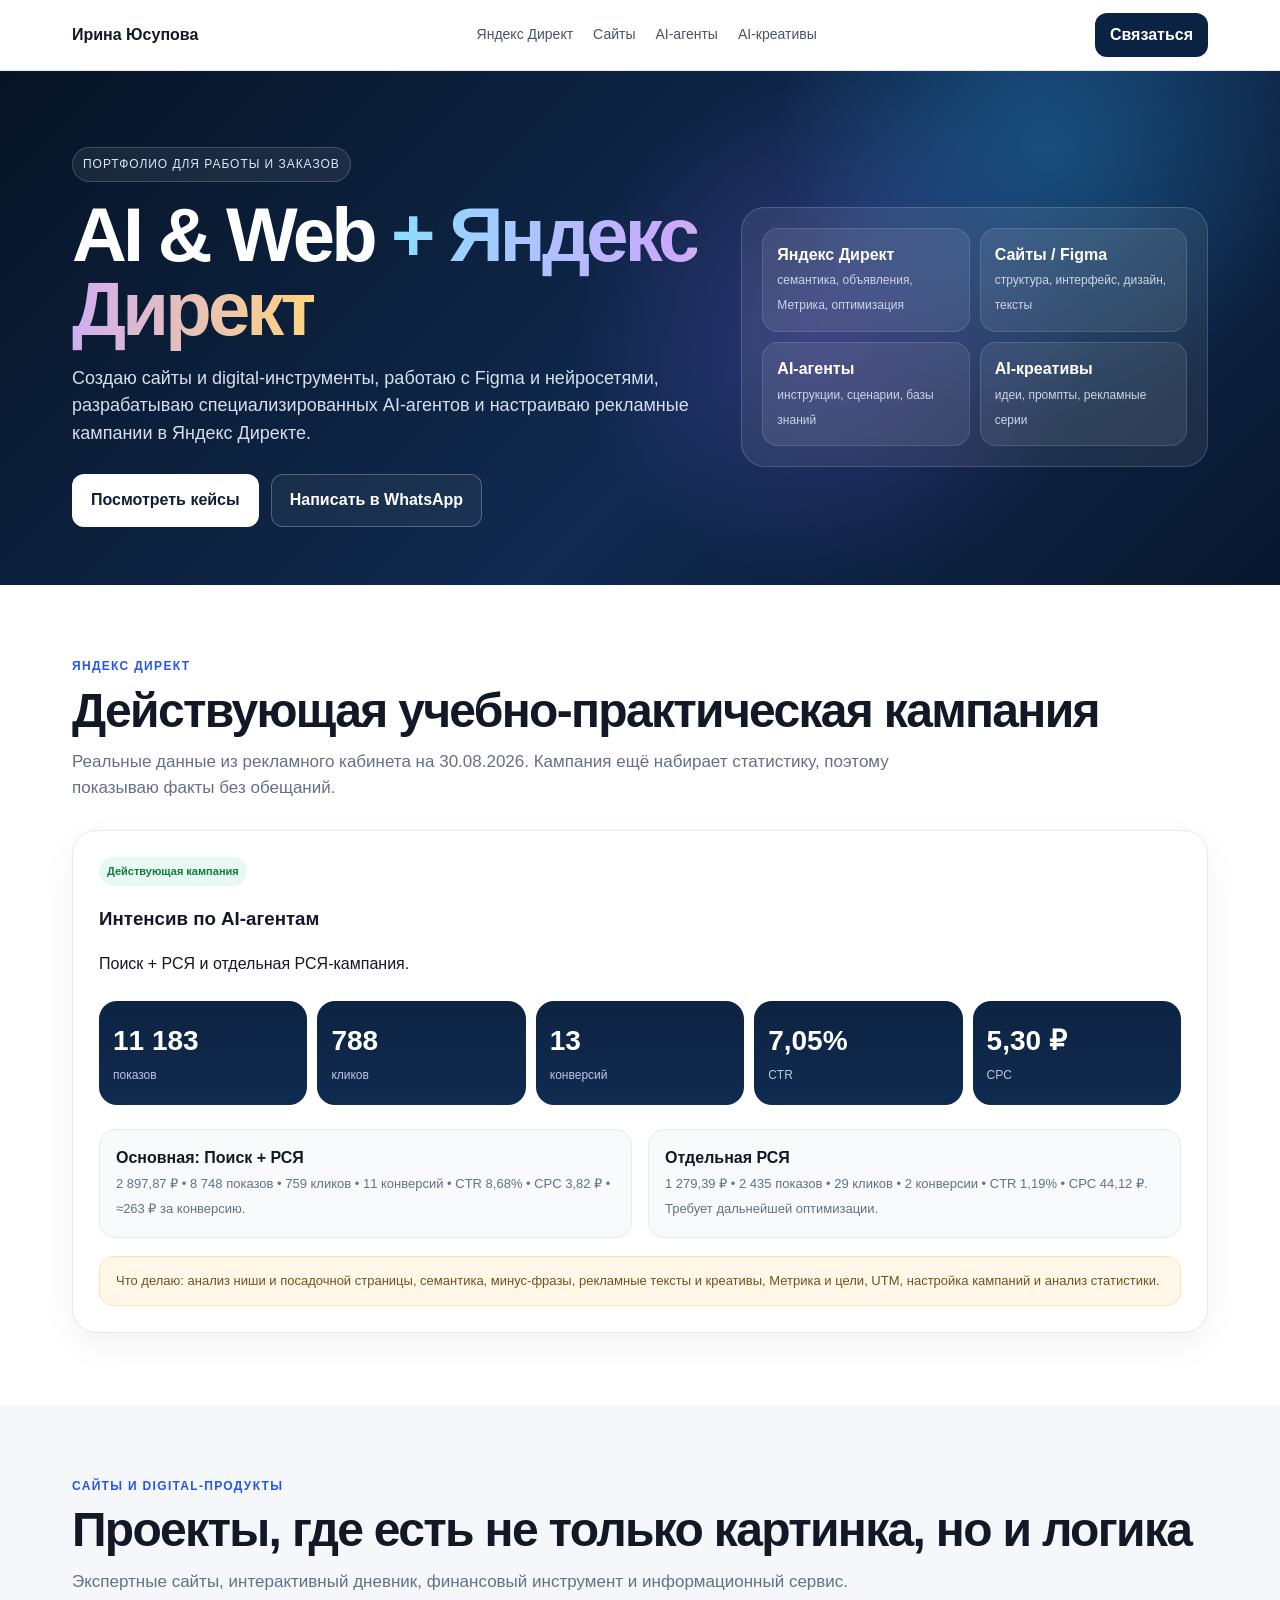
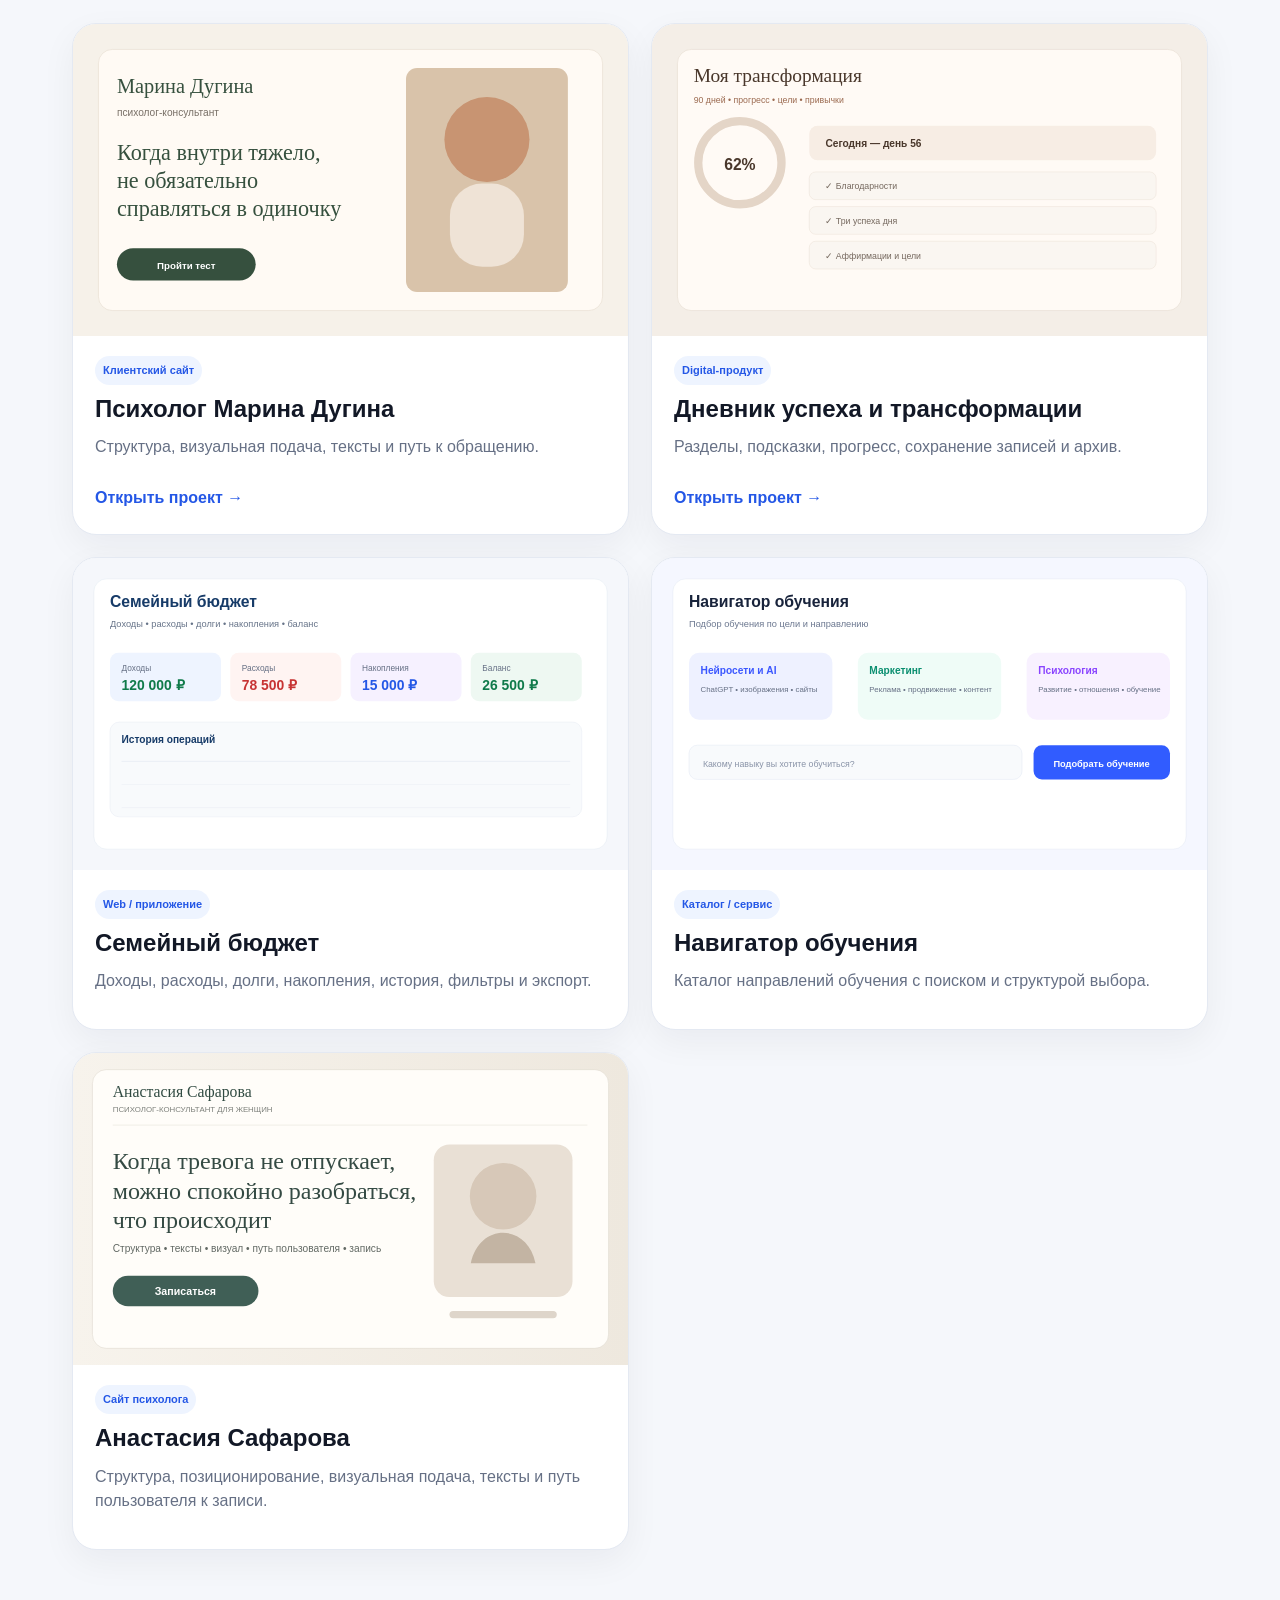
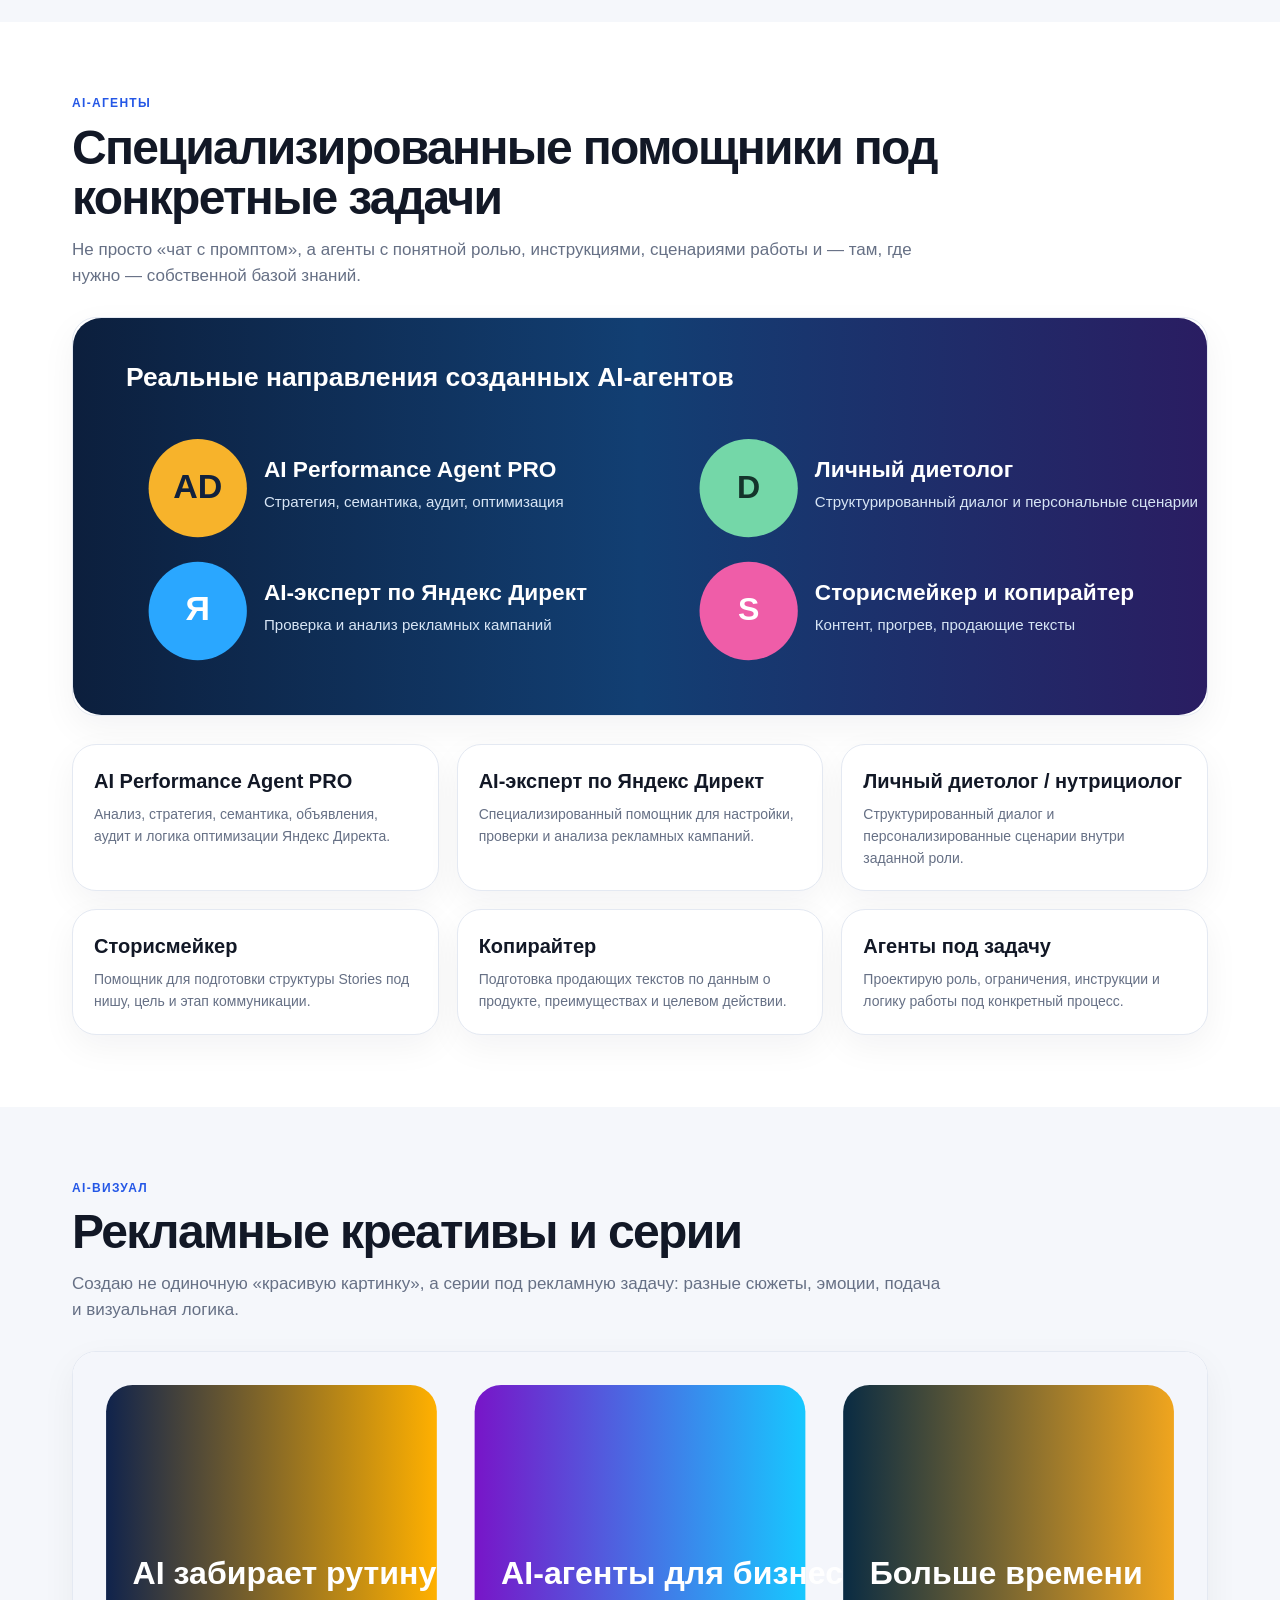
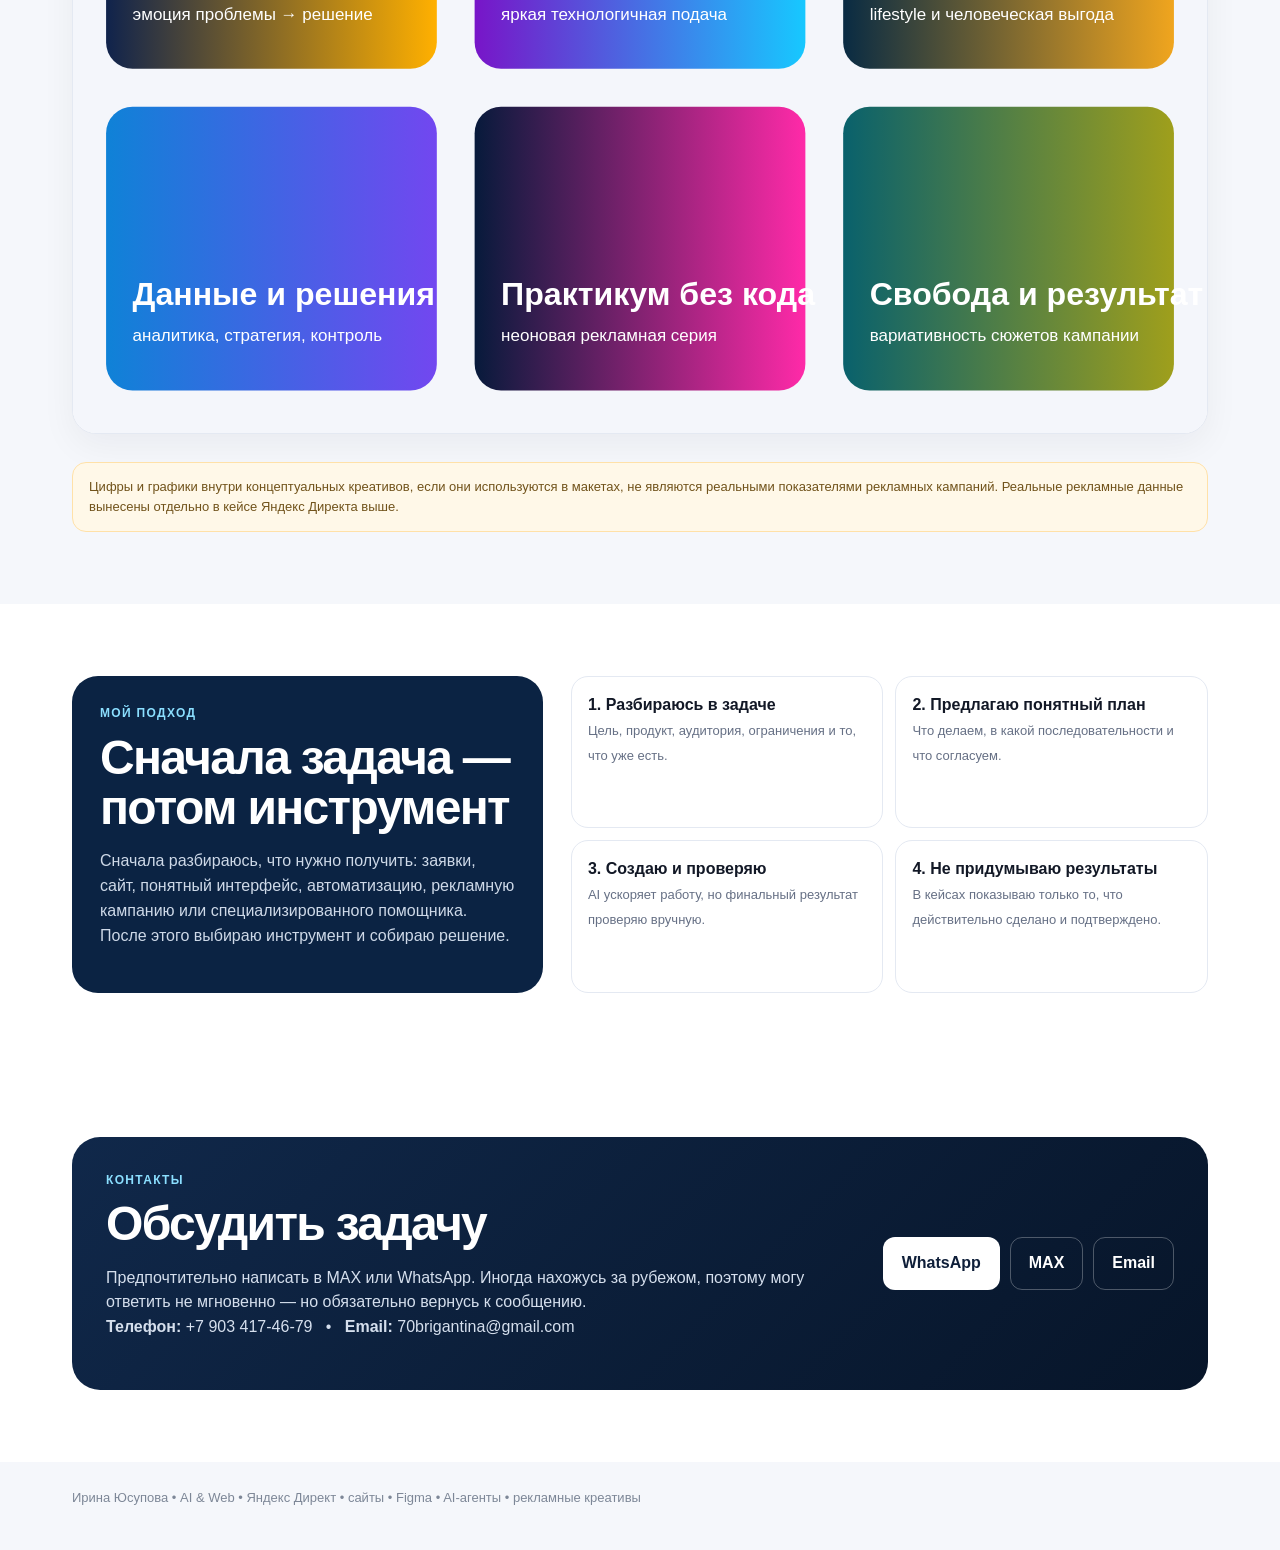
==== commit 840f7ae0: "Make all portfolio previews local and reliable" ====
--- a/portfolio/index.html
+++ b/portfolio/index.html
@@ -7,24 +7,27 @@
 <title>Ирина Юсупова — портфолио | AI, Web, Яндекс Директ</title>
 <style>
 :root{--ink:#121826;--muted:#667085;--paper:#f5f7fb;--white:#fff;--line:#e4e9f2;--navy:#0b2343;--blue:#2457e6;--green:#0f7a4a;--soft:#eef4ff;--warm:#fff8e8}
-*{box-sizing:border-box}html{scroll-behavior:smooth}body{margin:0;font-family:Inter,Segoe UI,Arial,sans-serif;color:var(--ink);background:var(--paper);line-height:1.55}a{color:inherit;text-decoration:none}.wrap{max-width:1180px;margin:auto;padding:0 22px}.nav{position:sticky;top:0;z-index:50;background:rgba(255,255,255,.95);backdrop-filter:blur(12px);border-bottom:1px solid var(--line)}.navin{height:70px;display:flex;align-items:center;justify-content:space-between;gap:20px}.brand{font-weight:850}.menu{display:flex;gap:20px;color:#475467;font-size:14px}.navcta{padding:10px 15px;border-radius:12px;background:var(--navy);color:white;font-weight:750}.hero{padding:76px 0 58px;background:radial-gradient(circle at 82% 15%,rgba(50,180,255,.28),transparent 24%),radial-gradient(circle at 65% 50%,rgba(146,92,246,.24),transparent 30%),linear-gradient(135deg,#071425 0%,#102a50 58%,#09172f 100%);color:white}.heroGrid{display:grid;grid-template-columns:1.15fr .85fr;gap:38px;align-items:center}.eyebrow{display:inline-flex;padding:7px 10px;border:1px solid rgba(255,255,255,.18);background:rgba(255,255,255,.07);border-radius:999px;font-size:12px;letter-spacing:.08em;text-transform:uppercase;color:#d9e8ff}.hero h1{font-size:clamp(44px,7vw,76px);line-height:.98;letter-spacing:-.05em;margin:16px 0 18px}.hero h1 span{background:linear-gradient(90deg,#8bdfff,#c9a9ff,#ffd47d);-webkit-background-clip:text;background-clip:text;color:transparent}.hero p{font-size:18px;color:#d5dfed}.heroBtns{display:flex;gap:12px;flex-wrap:wrap;margin-top:26px}.btn{display:inline-flex;align-items:center;justify-content:center;padding:13px 18px;border-radius:12px;font-weight:750;border:1px solid transparent}.btn.primary{background:white;color:#0f1f39}.btn.ghost{border-color:rgba(255,255,255,.26);color:white;background:rgba(255,255,255,.05)}.heroCard{background:rgba(255,255,255,.08);border:1px solid rgba(255,255,255,.16);border-radius:24px;padding:20px}.skillGrid{display:grid;grid-template-columns:repeat(2,1fr);gap:10px}.skill{background:rgba(255,255,255,.08);border:1px solid rgba(255,255,255,.12);padding:14px;border-radius:16px}.skill b{display:block}.skill span{font-size:12px;color:#cad5e5}.section{padding:72px 0}.white{background:#fff}.kicker{font-size:12px;font-weight:850;letter-spacing:.11em;text-transform:uppercase;color:var(--blue);margin-bottom:10px}.section h2{font-size:clamp(31px,4vw,48px);letter-spacing:-.035em;line-height:1.05;margin:0 0 13px}.lead{color:var(--muted);font-size:17px;max-width:880px;margin:0 0 28px}.caseBox,.project,.agent,.proof{background:white;border:1px solid var(--line);border-radius:24px;box-shadow:0 12px 35px rgba(16,24,40,.05)}.caseBox{padding:26px}.badge{display:inline-block;font-size:11px;font-weight:850;padding:6px 8px;border-radius:999px;background:var(--soft);color:var(--blue)}.badge.green{background:#e9f8f0;color:var(--green)}.metrics{display:grid;grid-template-columns:repeat(5,1fr);gap:10px;margin:24px 0}.metric{background:linear-gradient(180deg,#0d2342,#102b51);color:white;border-radius:18px;padding:18px 14px}.metric b{display:block;font-size:28px}.metric span{font-size:12px;color:#b8c9df}.cols2{display:grid;grid-template-columns:1fr 1fr;gap:16px}.mini{padding:16px;border-radius:16px;background:#f8fafc;border:1px solid var(--line)}.mini b{display:block}.mini span{font-size:13px;color:var(--muted)}.note{margin-top:18px;padding:14px 16px;background:var(--warm);border:1px solid #ffe1a8;border-radius:14px;color:#71531b;font-size:13px}.projectGrid{display:grid;grid-template-columns:repeat(2,1fr);gap:22px}.project{overflow:hidden}.projectMedia{aspect-ratio:16/9;background:#eef2f7;overflow:hidden}.projectMedia img{width:100%;height:100%;object-fit:cover;display:block}.projectBody{padding:20px 22px 23px}.projectBody h3{font-size:24px;margin:5px 0 8px}.projectBody p{color:var(--muted);margin:0 0 12px}.facts{display:flex;flex-wrap:wrap;gap:7px}.fact{font-size:11px;padding:6px 8px;background:#f3f5f8;border-radius:8px;color:#475467}.plink{display:inline-block;margin-top:14px;font-weight:800;color:var(--blue)}.proof{overflow:hidden;margin:18px 0 24px}.proof img{width:100%;display:block}.agentGrid{display:grid;grid-template-columns:repeat(3,1fr);gap:18px}.agent{padding:21px}.agent h3{margin:0 0 7px;font-size:20px}.agent p{margin:0;color:var(--muted);font-size:14px}.about{display:grid;grid-template-columns:.85fr 1.15fr;gap:28px}.aboutBox{background:var(--navy);color:white;border-radius:26px;padding:28px}.aboutBox p{color:#ced9e8}.steps{display:grid;grid-template-columns:repeat(2,1fr);gap:12px}.step{background:white;border:1px solid var(--line);border-radius:17px;padding:16px}.step b{display:block}.step span{font-size:13px;color:var(--muted)}.contact{background:linear-gradient(135deg,#10284a,#071529);color:white;border-radius:28px;padding:34px;display:grid;grid-template-columns:1fr auto;gap:26px;align-items:center}.contact p{color:#d5dfed}.contactBtns{display:flex;gap:10px;flex-wrap:wrap}.contact .btn{background:white;color:#0f1f39}.contact .btn.secondary{background:transparent;color:white;border-color:rgba(255,255,255,.28)}.footer{padding:26px 0 42px;color:#7d8797;font-size:13px}@media(max-width:900px){.heroGrid,.about,.contact{grid-template-columns:1fr}.metrics{grid-template-columns:repeat(3,1fr)}.projectGrid{grid-template-columns:1fr}.agentGrid{grid-template-columns:1fr 1fr}.menu{display:none}}@media(max-width:620px){.wrap{padding:0 14px}.hero{padding:54px 0 42px}.skillGrid,.cols2,.steps{grid-template-columns:1fr}.metrics{grid-template-columns:1fr 1fr}.agentGrid{grid-template-columns:1fr}.section{padding:54px 0}}
+*{box-sizing:border-box}html{scroll-behavior:smooth}body{margin:0;font-family:Inter,Segoe UI,Arial,sans-serif;color:var(--ink);background:var(--paper);line-height:1.55}a{color:inherit;text-decoration:none}.wrap{max-width:1180px;margin:auto;padding:0 22px}.nav{position:sticky;top:0;z-index:50;background:rgba(255,255,255,.96);backdrop-filter:blur(12px);border-bottom:1px solid var(--line)}.navin{height:70px;display:flex;align-items:center;justify-content:space-between;gap:20px}.brand{font-weight:850}.menu{display:flex;gap:20px;color:#475467;font-size:14px}.navcta{padding:10px 15px;border-radius:12px;background:var(--navy);color:white;font-weight:750}.hero{padding:76px 0 58px;background:radial-gradient(circle at 82% 15%,rgba(50,180,255,.28),transparent 24%),radial-gradient(circle at 65% 50%,rgba(146,92,246,.24),transparent 30%),linear-gradient(135deg,#071425 0%,#102a50 58%,#09172f 100%);color:white}.heroGrid{display:grid;grid-template-columns:1.15fr .85fr;gap:38px;align-items:center}.eyebrow{display:inline-flex;padding:7px 10px;border:1px solid rgba(255,255,255,.18);background:rgba(255,255,255,.07);border-radius:999px;font-size:12px;letter-spacing:.08em;text-transform:uppercase;color:#d9e8ff}.hero h1{font-size:clamp(44px,7vw,76px);line-height:.98;letter-spacing:-.05em;margin:16px 0 18px}.hero h1 span{background:linear-gradient(90deg,#8bdfff,#c9a9ff,#ffd47d);-webkit-background-clip:text;background-clip:text;color:transparent}.hero p{font-size:18px;color:#d5dfed}.heroBtns{display:flex;gap:12px;flex-wrap:wrap;margin-top:26px}.btn{display:inline-flex;align-items:center;justify-content:center;padding:13px 18px;border-radius:12px;font-weight:750;border:1px solid transparent}.btn.primary{background:white;color:#0f1f39}.btn.ghost{border-color:rgba(255,255,255,.26);color:white;background:rgba(255,255,255,.05)}.heroCard{background:rgba(255,255,255,.08);border:1px solid rgba(255,255,255,.16);border-radius:24px;padding:20px}.skillGrid{display:grid;grid-template-columns:repeat(2,1fr);gap:10px}.skill{background:rgba(255,255,255,.08);border:1px solid rgba(255,255,255,.12);padding:14px;border-radius:16px}.skill b{display:block}.skill span{font-size:12px;color:#cad5e5}
+.section{padding:72px 0}.white{background:#fff}.kicker{font-size:12px;font-weight:850;letter-spacing:.11em;text-transform:uppercase;color:var(--blue);margin-bottom:10px}.section h2{font-size:clamp(31px,4vw,48px);letter-spacing:-.035em;line-height:1.05;margin:0 0 13px}.lead{color:var(--muted);font-size:17px;max-width:880px;margin:0 0 28px}.caseBox,.project,.agent,.proof{background:white;border:1px solid var(--line);border-radius:24px;box-shadow:0 12px 35px rgba(16,24,40,.05)}.caseBox{padding:26px}.badge{display:inline-block;font-size:11px;font-weight:850;padding:6px 8px;border-radius:999px;background:var(--soft);color:var(--blue)}.badge.green{background:#e9f8f0;color:var(--green)}.metrics{display:grid;grid-template-columns:repeat(5,1fr);gap:10px;margin:24px 0}.metric{background:linear-gradient(180deg,#0d2342,#102b51);color:white;border-radius:18px;padding:18px 14px}.metric b{display:block;font-size:28px}.metric span{font-size:12px;color:#b8c9df}.cols2{display:grid;grid-template-columns:1fr 1fr;gap:16px}.mini{padding:16px;border-radius:16px;background:#f8fafc;border:1px solid var(--line)}.mini b{display:block}.mini span{font-size:13px;color:var(--muted)}.note{margin-top:18px;padding:14px 16px;background:var(--warm);border:1px solid #ffe1a8;border-radius:14px;color:#71531b;font-size:13px}.projectGrid{display:grid;grid-template-columns:repeat(2,1fr);gap:22px}.project{overflow:hidden}.projectMedia{aspect-ratio:16/9;background:#eef2f7;overflow:hidden}.projectMedia img{width:100%;height:100%;object-fit:cover;display:block}.projectBody{padding:20px 22px 23px}.projectBody h3{font-size:24px;margin:5px 0 8px}.projectBody p{color:var(--muted);margin:0 0 12px}.plink{display:inline-block;margin-top:14px;font-weight:800;color:var(--blue)}.proof{overflow:hidden;margin:20px 0 28px}.proof img{width:100%;display:block}.agentGrid{display:grid;grid-template-columns:repeat(3,1fr);gap:18px}.agent{padding:21px}.agent h3{margin:0 0 7px;font-size:20px}.agent p{margin:0;color:var(--muted);font-size:14px}.about{display:grid;grid-template-columns:.85fr 1.15fr;gap:28px}.aboutBox{background:var(--navy);color:white;border-radius:26px;padding:28px}.aboutBox p{color:#ced9e8}.steps{display:grid;grid-template-columns:repeat(2,1fr);gap:12px}.step{background:white;border:1px solid var(--line);border-radius:17px;padding:16px}.step b{display:block}.step span{font-size:13px;color:var(--muted)}.contact{background:linear-gradient(135deg,#10284a,#071529);color:white;border-radius:28px;padding:34px;display:grid;grid-template-columns:1fr auto;gap:26px;align-items:center}.contact p{color:#d5dfed}.contactBtns{display:flex;gap:10px;flex-wrap:wrap}.contact .btn{background:white;color:#0f1f39}.contact .btn.secondary{background:transparent;color:white;border-color:rgba(255,255,255,.28)}.footer{padding:26px 0 42px;color:#7d8797;font-size:13px}
+@media(max-width:900px){.heroGrid,.about,.contact{grid-template-columns:1fr}.metrics{grid-template-columns:repeat(3,1fr)}.projectGrid{grid-template-columns:1fr}.agentGrid{grid-template-columns:1fr 1fr}.menu{display:none}}@media(max-width:620px){.wrap{padding:0 14px}.hero{padding:54px 0 42px}.skillGrid,.cols2,.steps{grid-template-columns:1fr}.metrics{grid-template-columns:1fr 1fr}.agentGrid{grid-template-columns:1fr}.section{padding:54px 0}}
 </style>
 </head>
 <body>
 <nav class="nav"><div class="wrap navin"><a class="brand" href="#top">Ирина Юсупова</a><div class="menu"><a href="#direct">Яндекс Директ</a><a href="#web">Сайты</a><a href="#agents">AI-агенты</a><a href="#creative">AI-креативы</a></div><a class="navcta" href="#contact">Связаться</a></div></nav>
-<header class="hero" id="top"><div class="wrap heroGrid"><div><span class="eyebrow">Портфолио для работы и заказов</span><h1>AI & Web <span>+ Яндекс Директ</span></h1><p>Создаю сайты и digital-инструменты, работаю с Figma и нейросетями, разрабатываю специализированных AI-агентов и настраиваю рекламные кампании в Яндекс Директе.</p><div class="heroBtns"><a class="btn primary" href="#direct">Посмотреть кейсы</a><a class="btn ghost" href="https://wa.me/79034174679" target="_blank">Написать в WhatsApp</a></div></div><aside class="heroCard"><div class="skillGrid"><div class="skill"><b>Яндекс Директ</b><span>семантика, минус-фразы, объявления, Метрика, оптимизация</span></div><div class="skill"><b>Сайты / Figma</b><span>структура, интерфейс, дизайн, тексты, web-функции</span></div><div class="skill"><b>AI-агенты</b><span>сценарии, инструкции, базы знаний, специализированные GPT</span></div><div class="skill"><b>AI-креативы</b><span>идеи, промпты и рекламные серии изображений</span></div></div></aside></div></header>
+<header class="hero" id="top"><div class="wrap heroGrid"><div><span class="eyebrow">Портфолио для работы и заказов</span><h1>AI & Web <span>+ Яндекс Директ</span></h1><p>Создаю сайты и digital-инструменты, работаю с Figma и нейросетями, разрабатываю специализированных AI-агентов и настраиваю рекламные кампании в Яндекс Директе.</p><div class="heroBtns"><a class="btn primary" href="#direct">Посмотреть кейсы</a><a class="btn ghost" href="https://wa.me/79034174679" target="_blank">Написать в WhatsApp</a></div></div><aside class="heroCard"><div class="skillGrid"><div class="skill"><b>Яндекс Директ</b><span>семантика, объявления, Метрика, оптимизация</span></div><div class="skill"><b>Сайты / Figma</b><span>структура, интерфейс, дизайн, тексты</span></div><div class="skill"><b>AI-агенты</b><span>инструкции, сценарии, базы знаний</span></div><div class="skill"><b>AI-креативы</b><span>идеи, промпты, рекламные серии</span></div></div></aside></div></header>
 <main>
-<section class="section white" id="direct"><div class="wrap"><div class="kicker">Яндекс Директ</div><h2>Действующая учебно-практическая кампания</h2><p class="lead">Реальные данные из рекламного кабинета на 30.08.2026. Кампания ещё набирает статистику, поэтому показываю факты без обещаний.</p><div class="caseBox"><span class="badge green">Действующая кампания</span><h3>Интенсив по AI-агентам</h3><p>Поиск + РСЯ и отдельная РСЯ-кампания.</p><div class="metrics"><div class="metric"><b>11 183</b><span>показов</span></div><div class="metric"><b>788</b><span>кликов</span></div><div class="metric"><b>13</b><span>конверсий</span></div><div class="metric"><b>7,05%</b><span>CTR</span></div><div class="metric"><b>5,30 ₽</b><span>CPC</span></div></div><div class="cols2"><div class="mini"><b>Основная: Поиск + РСЯ</b><span>2 897,87 ₽ • 8 748 показов • 759 кликов • 11 конверсий • CTR 8,68% • CPC 3,82 ₽ • ≈263 ₽ за конверсию.</span></div><div class="mini"><b>Отдельная РСЯ</b><span>1 279,39 ₽ • 2 435 показов • 29 кликов • 2 конверсии • CTR 1,19% • CPC 44,12 ₽. Требует дальнейшей оптимизации.</span></div></div><div class="note">Что делаю: анализ ниши и посадочной страницы, семантика, минус-фразы, тексты, креативы, Метрика, цели, UTM, настройка и анализ статистики.</div></div></div></section>
+<section class="section white" id="direct"><div class="wrap"><div class="kicker">Яндекс Директ</div><h2>Действующая учебно-практическая кампания</h2><p class="lead">Реальные данные из рекламного кабинета на 30.08.2026. Кампания ещё набирает статистику, поэтому показываю факты без обещаний.</p><div class="caseBox"><span class="badge green">Действующая кампания</span><h3>Интенсив по AI-агентам</h3><p>Поиск + РСЯ и отдельная РСЯ-кампания.</p><div class="metrics"><div class="metric"><b>11 183</b><span>показов</span></div><div class="metric"><b>788</b><span>кликов</span></div><div class="metric"><b>13</b><span>конверсий</span></div><div class="metric"><b>7,05%</b><span>CTR</span></div><div class="metric"><b>5,30 ₽</b><span>CPC</span></div></div><div class="cols2"><div class="mini"><b>Основная: Поиск + РСЯ</b><span>2 897,87 ₽ • 8 748 показов • 759 кликов • 11 конверсий • CTR 8,68% • CPC 3,82 ₽ • ≈263 ₽ за конверсию.</span></div><div class="mini"><b>Отдельная РСЯ</b><span>1 279,39 ₽ • 2 435 показов • 29 кликов • 2 конверсии • CTR 1,19% • CPC 44,12 ₽. Требует дальнейшей оптимизации.</span></div></div><div class="note">Что делаю: анализ ниши и посадочной страницы, семантика, минус-фразы, рекламные тексты и креативы, Метрика и цели, UTM, настройка кампаний и анализ статистики.</div></div></div></section>
 <section class="section" id="web"><div class="wrap"><div class="kicker">Сайты и digital-продукты</div><h2>Проекты, где есть не только картинка, но и логика</h2><p class="lead">Экспертные сайты, интерактивный дневник, финансовый инструмент и информационный сервис.</p><div class="projectGrid">
-<article class="project"><div class="projectMedia"><img src="https://irina.iamcore.ru/assets/projects/marina-psychologist-site.png" alt="Сайт психолога Марины Дугиной"></div><div class="projectBody"><span class="badge">Клиентский сайт</span><h3>Психолог Марина Дугина</h3><p>Структура, визуальная подача, тексты и путь к обращению.</p><a class="plink" href="https://marinadugina.ru/" target="_blank">Открыть проект →</a></div></article>
-<article class="project"><div class="projectMedia"><img src="https://irina.iamcore.ru/assets/projects/diary-success-transformation.png" alt="Дневник трансформации"></div><div class="projectBody"><span class="badge">Digital-продукт</span><h3>Дневник успеха и трансформации</h3><p>Разделы, подсказки, прогресс, сохранение записей и архив.</p><a class="plink" href="https://70brigantina-afk.github.io/Transformation-Journal/" target="_blank">Открыть проект →</a></div></article>
-<article class="project"><div class="projectMedia"><img src="https://irina.iamcore.ru/assets/projects/family-budget-calculator.png" alt="Семейный бюджет"></div><div class="projectBody"><span class="badge">Web / приложение</span><h3>Семейный бюджет</h3><p>Доходы, расходы, долги, накопления, история, фильтры и экспорт.</p></div></article>
-<article class="project"><div class="projectMedia"><img src="https://irina.iamcore.ru/assets/projects/learning-navigator.png" alt="Навигатор обучения"></div><div class="projectBody"><span class="badge">Каталог / сервис</span><h3>Навигатор обучения</h3><p>Каталог направлений, поиск и структура выбора.</p></div></article>
-<article class="project"><div class="projectMedia"><img src="https://raw.githubusercontent.com/70brigantina-afk/Transformation-Journal/main/portfolio/assets/anastasia-preview.svg?v=3" alt="Сайт психолога Анастасии Сафаровой"></div><div class="projectBody"><span class="badge">Сайт психолога</span><h3>Анастасия Сафарова</h3><p>Структура, позиционирование, визуальная подача, тексты и путь пользователя к записи.</p></div></article>
+<article class="project"><div class="projectMedia"><img src="assets/marina-preview.svg" alt="Сайт психолога Марины Дугиной"></div><div class="projectBody"><span class="badge">Клиентский сайт</span><h3>Психолог Марина Дугина</h3><p>Структура, визуальная подача, тексты и путь к обращению.</p><a class="plink" href="https://marinadugina.ru/" target="_blank">Открыть проект →</a></div></article>
+<article class="project"><div class="projectMedia"><img src="assets/diary-preview.svg" alt="Дневник успеха и трансформации"></div><div class="projectBody"><span class="badge">Digital-продукт</span><h3>Дневник успеха и трансформации</h3><p>Разделы, подсказки, прогресс, сохранение записей и архив.</p><a class="plink" href="https://70brigantina-afk.github.io/Transformation-Journal/" target="_blank">Открыть проект →</a></div></article>
+<article class="project"><div class="projectMedia"><img src="assets/family-budget-preview.svg" alt="Семейный бюджет"></div><div class="projectBody"><span class="badge">Web / приложение</span><h3>Семейный бюджет</h3><p>Доходы, расходы, долги, накопления, история, фильтры и экспорт.</p></div></article>
+<article class="project"><div class="projectMedia"><img src="assets/learning-navigator-preview.svg" alt="Навигатор обучения"></div><div class="projectBody"><span class="badge">Каталог / сервис</span><h3>Навигатор обучения</h3><p>Каталог направлений обучения с поиском и структурой выбора.</p></div></article>
+<article class="project"><div class="projectMedia"><img src="assets/anastasia-preview.svg" alt="Сайт психолога Анастасии Сафаровой"></div><div class="projectBody"><span class="badge">Сайт психолога</span><h3>Анастасия Сафарова</h3><p>Структура, позиционирование, визуальная подача, тексты и путь пользователя к записи.</p></div></article>
 </div></div></section>
-<section class="section white" id="agents"><div class="wrap"><div class="kicker">AI-агенты</div><h2>Специализированные помощники под конкретные задачи</h2><p class="lead">Показываю реальные направления созданных агентов и то, для каких задач они собраны.</p><div class="proof"><img src="https://raw.githubusercontent.com/70brigantina-afk/Transformation-Journal/main/portfolio/assets/agents-preview.svg?v=3" alt="Реальные созданные AI-агенты"></div><div class="agentGrid"><div class="agent"><h3>AI Performance Agent PRO</h3><p>Анализ, стратегия, семантика, объявления, аудит и логика оптимизации в Яндекс Директе.</p></div><div class="agent"><h3>AI-эксперт по Яндекс Директ</h3><p>Специализированный помощник для настройки, проверки и анализа рекламных кампаний.</p></div><div class="agent"><h3>Личный диетолог / нутрициолог</h3><p>Пример агента другого направления: структурированный диалог и персонализированные сценарии.</p></div><div class="agent"><h3>Сторисмейкер</h3><p>Помощник для подготовки структуры Stories под нишу, цель и этап коммуникации.</p></div><div class="agent"><h3>Копирайтер</h3><p>Агент для подготовки продающих текстов по данным о продукте, преимуществах и целевом действии.</p></div><div class="agent"><h3>Агенты под задачу</h3><p>Проектирую роль, ограничения, инструкции и логику работы под конкретную задачу.</p></div></div></div></section>
-<section class="section" id="creative"><div class="wrap"><div class="kicker">AI-визуал</div><h2>Рекламные креативы и серии</h2><p class="lead">Яркая рекламная подача, разные сюжеты и эмоции внутри одной темы.</p><div class="proof"><img src="https://raw.githubusercontent.com/70brigantina-afk/Transformation-Journal/main/portfolio/assets/creative-preview.svg?v=3" alt="Яркие рекламные AI-креативы"></div><div class="note">Важно: цифры и графики внутри концептуальных AI-креативов не являются реальными показателями рекламных кампаний. Реальные данные вынесены отдельно в кейсе Яндекс Директа выше.</div></div></section>
+<section class="section white" id="agents"><div class="wrap"><div class="kicker">AI-агенты</div><h2>Специализированные помощники под конкретные задачи</h2><p class="lead">Не просто «чат с промптом», а агенты с понятной ролью, инструкциями, сценариями работы и — там, где нужно — собственной базой знаний.</p><div class="proof"><img src="assets/agents-preview.svg" alt="Реальные созданные AI-агенты"></div><div class="agentGrid"><div class="agent"><h3>AI Performance Agent PRO</h3><p>Анализ, стратегия, семантика, объявления, аудит и логика оптимизации Яндекс Директа.</p></div><div class="agent"><h3>AI-эксперт по Яндекс Директ</h3><p>Специализированный помощник для настройки, проверки и анализа рекламных кампаний.</p></div><div class="agent"><h3>Личный диетолог / нутрициолог</h3><p>Структурированный диалог и персонализированные сценарии внутри заданной роли.</p></div><div class="agent"><h3>Сторисмейкер</h3><p>Помощник для подготовки структуры Stories под нишу, цель и этап коммуникации.</p></div><div class="agent"><h3>Копирайтер</h3><p>Подготовка продающих текстов по данным о продукте, преимуществах и целевом действии.</p></div><div class="agent"><h3>Агенты под задачу</h3><p>Проектирую роль, ограничения, инструкции и логику работы под конкретный процесс.</p></div></div></div></section>
+<section class="section" id="creative"><div class="wrap"><div class="kicker">AI-визуал</div><h2>Рекламные креативы и серии</h2><p class="lead">Создаю не одиночную «красивую картинку», а серии под рекламную задачу: разные сюжеты, эмоции, подача и визуальная логика.</p><div class="proof"><img src="assets/creative-preview.svg" alt="Яркие рекламные AI-креативы"></div><div class="note">Цифры и графики внутри концептуальных креативов, если они используются в макетах, не являются реальными показателями рекламных кампаний. Реальные рекламные данные вынесены отдельно в кейсе Яндекс Директа выше.</div></div></section>
 <section class="section white"><div class="wrap"><div class="about"><div class="aboutBox"><div class="kicker" style="color:#8bdfff">Мой подход</div><h2>Сначала задача — потом инструмент</h2><p>Сначала разбираюсь, что нужно получить: заявки, сайт, понятный интерфейс, автоматизацию, рекламную кампанию или специализированного помощника. После этого выбираю инструмент и собираю решение.</p></div><div class="steps"><div class="step"><b>1. Разбираюсь в задаче</b><span>Цель, продукт, аудитория, ограничения и то, что уже есть.</span></div><div class="step"><b>2. Предлагаю понятный план</b><span>Что делаем, в какой последовательности и что согласуем.</span></div><div class="step"><b>3. Создаю и проверяю</b><span>AI ускоряет работу, но финальный результат проверяю вручную.</span></div><div class="step"><b>4. Не придумываю результаты</b><span>В кейсах показываю только то, что действительно сделано и подтверждено.</span></div></div></div></div></section>
 <section class="section white" id="contact"><div class="wrap"><div class="contact"><div><div class="kicker" style="color:#8bdfff">Контакты</div><h2>Обсудить задачу</h2><p>Предпочтительно написать в MAX или WhatsApp. Иногда нахожусь за рубежом, поэтому могу ответить не мгновенно — но обязательно вернусь к сообщению.<br><b>Телефон:</b> +7 903 417-46-79 &nbsp; • &nbsp; <b>Email:</b> 70brigantina@gmail.com</p></div><div class="contactBtns"><a class="btn" href="https://wa.me/79034174679" target="_blank">WhatsApp</a><a class="btn secondary" href="https://max.ru/u/f9LHodD0cOI3xHu8vrXbnyiIqinXTGtBW6zCUyRjQNUFj3kDNexjn-bLusc" target="_blank">MAX</a><a class="btn secondary" href="mailto:70brigantina@gmail.com">Email</a></div></div></div></section>
-</main><footer class="footer"><div class="wrap">Ирина Юсупова • AI & Web • Яндекс Директ • сайты • Figma • AI-агенты • рекламные креативы</div></footer>
+</main>
+<footer class="footer"><div class="wrap">Ирина Юсупова • AI & Web • Яндекс Директ • сайты • Figma • AI-агенты • рекламные креативы</div></footer>
 </body></html>
